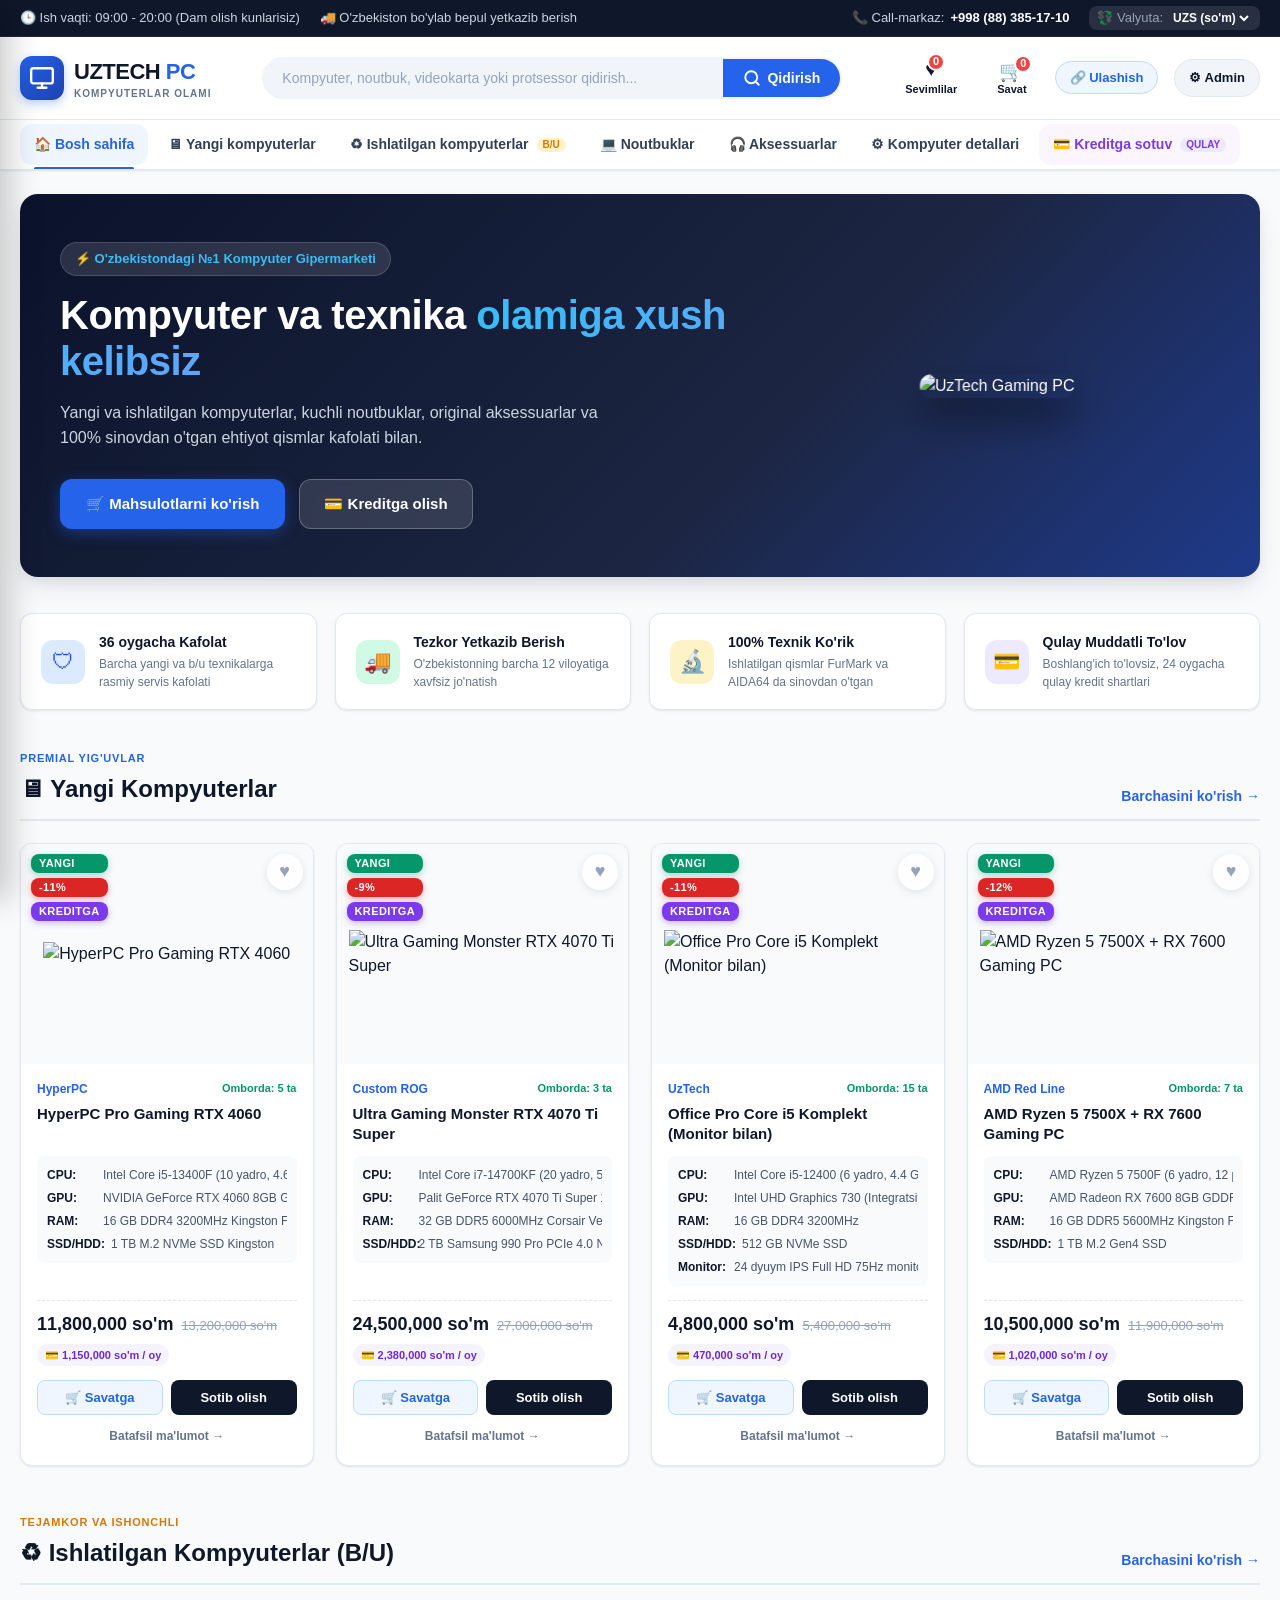
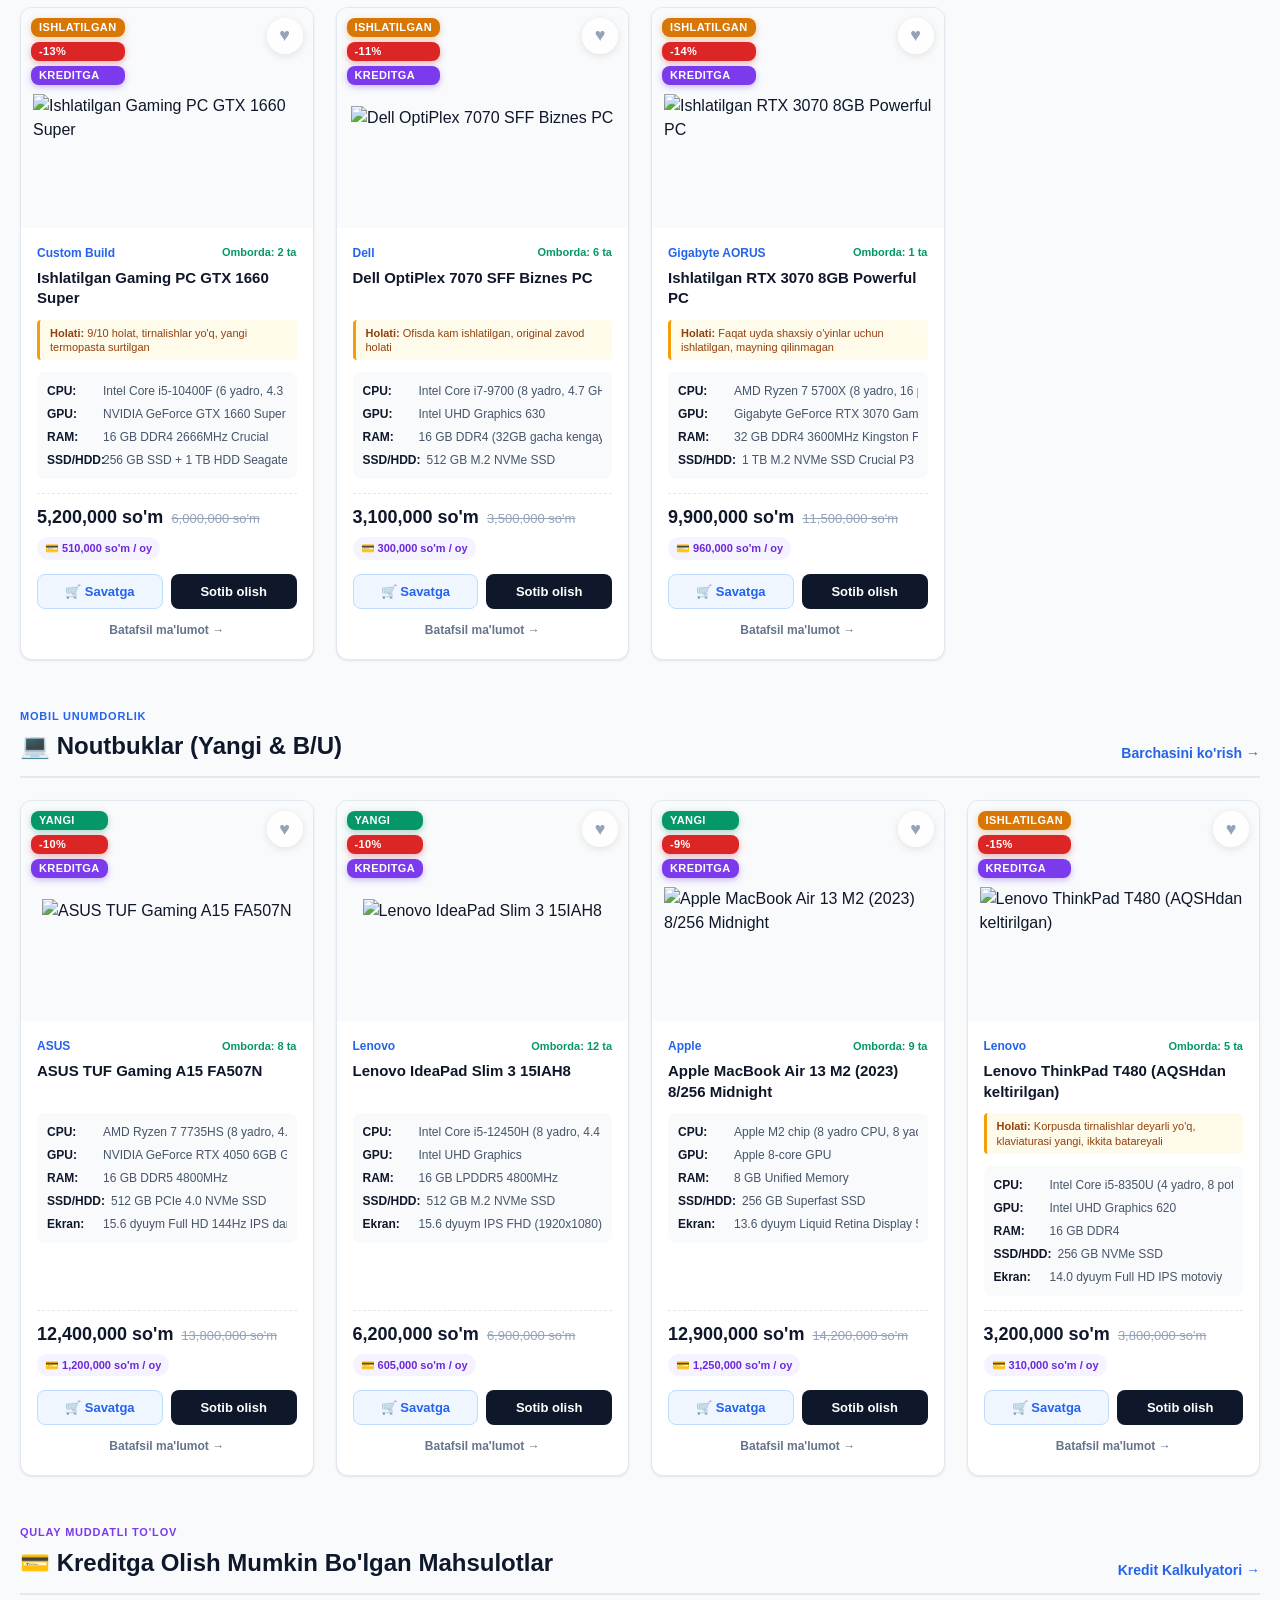
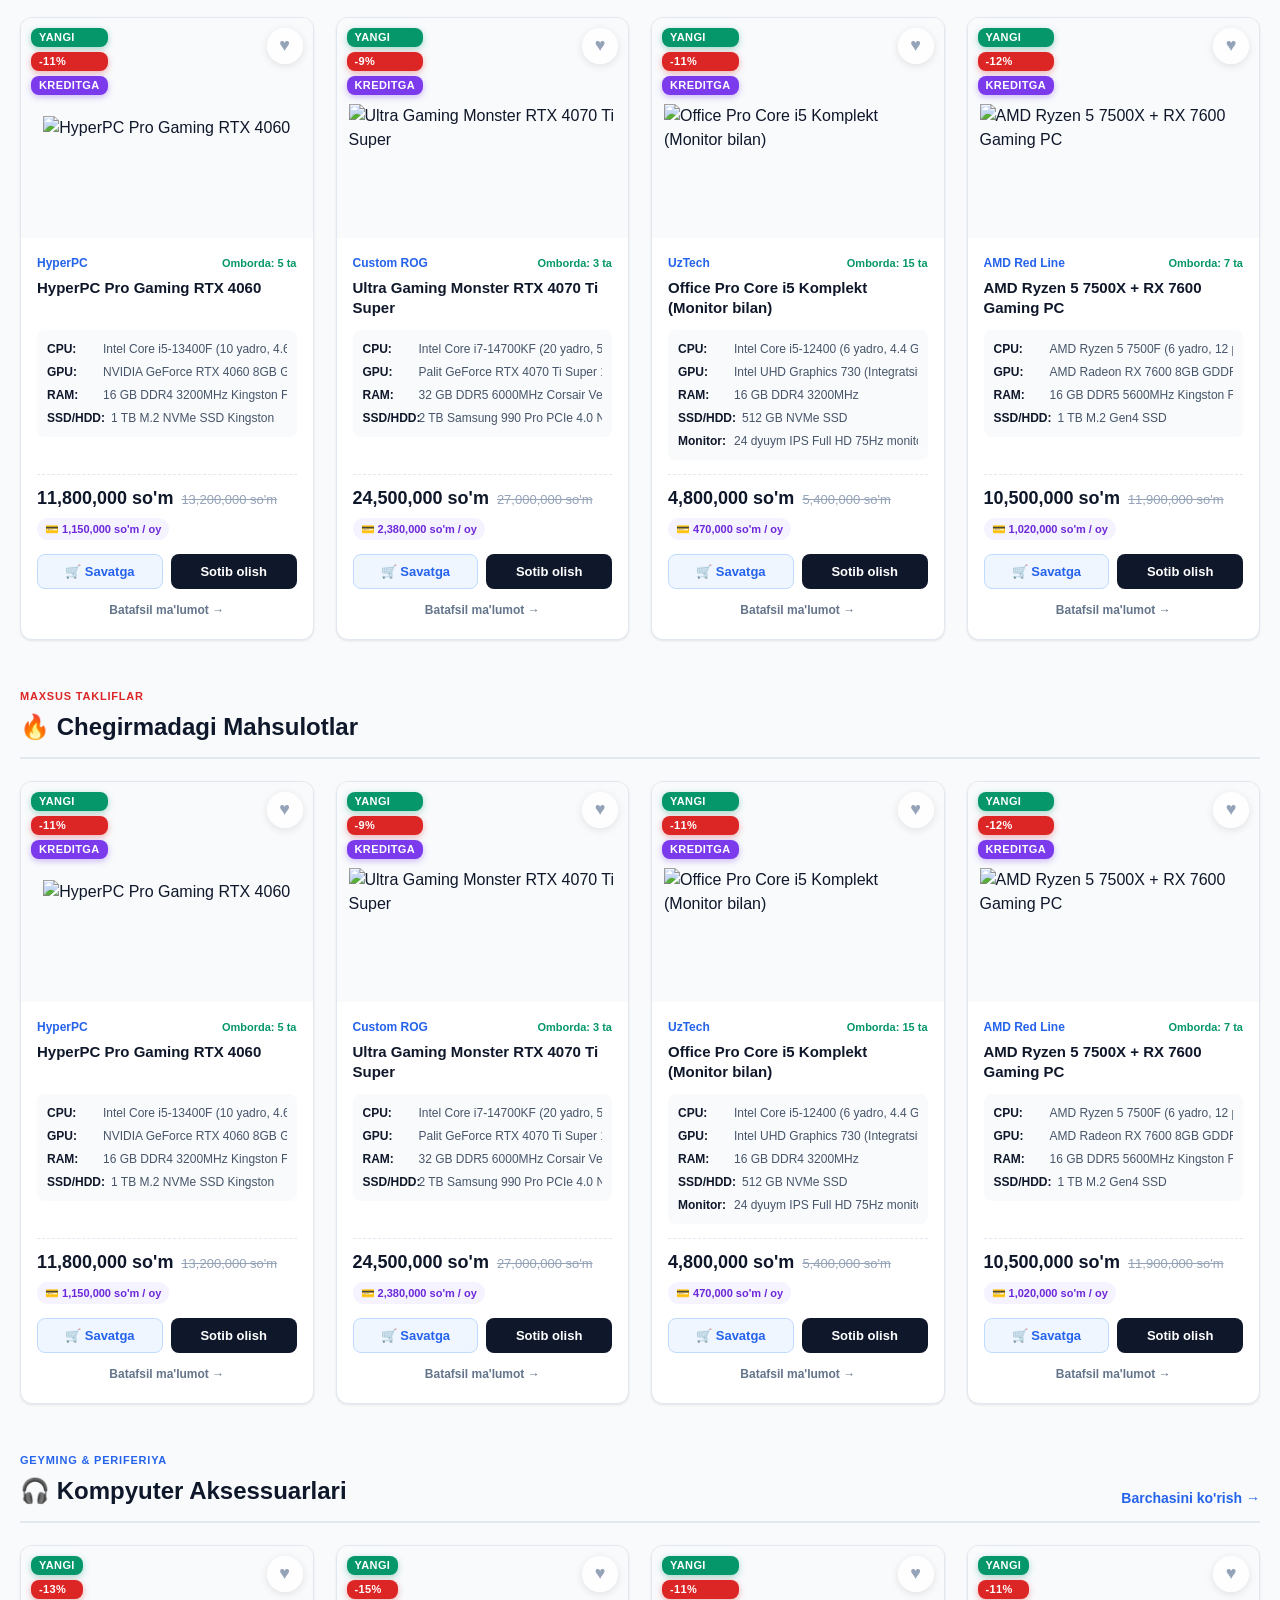
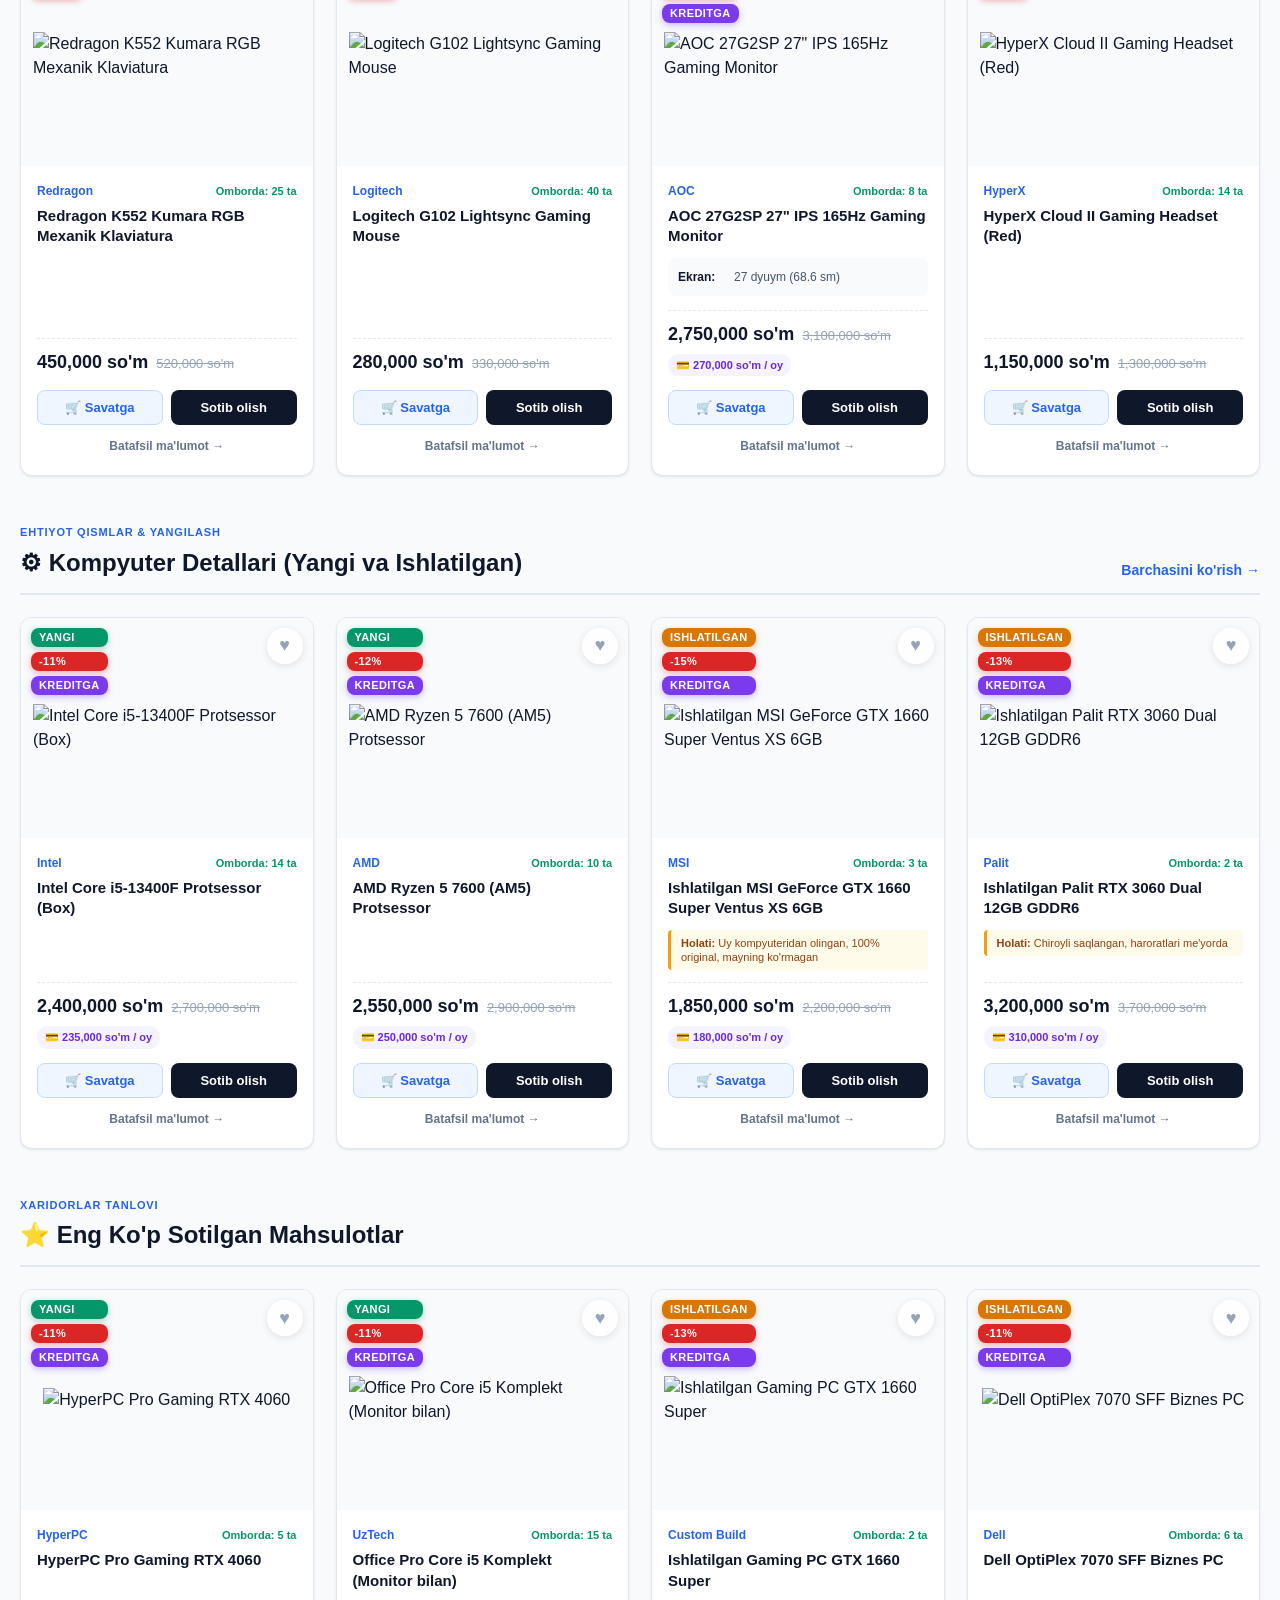
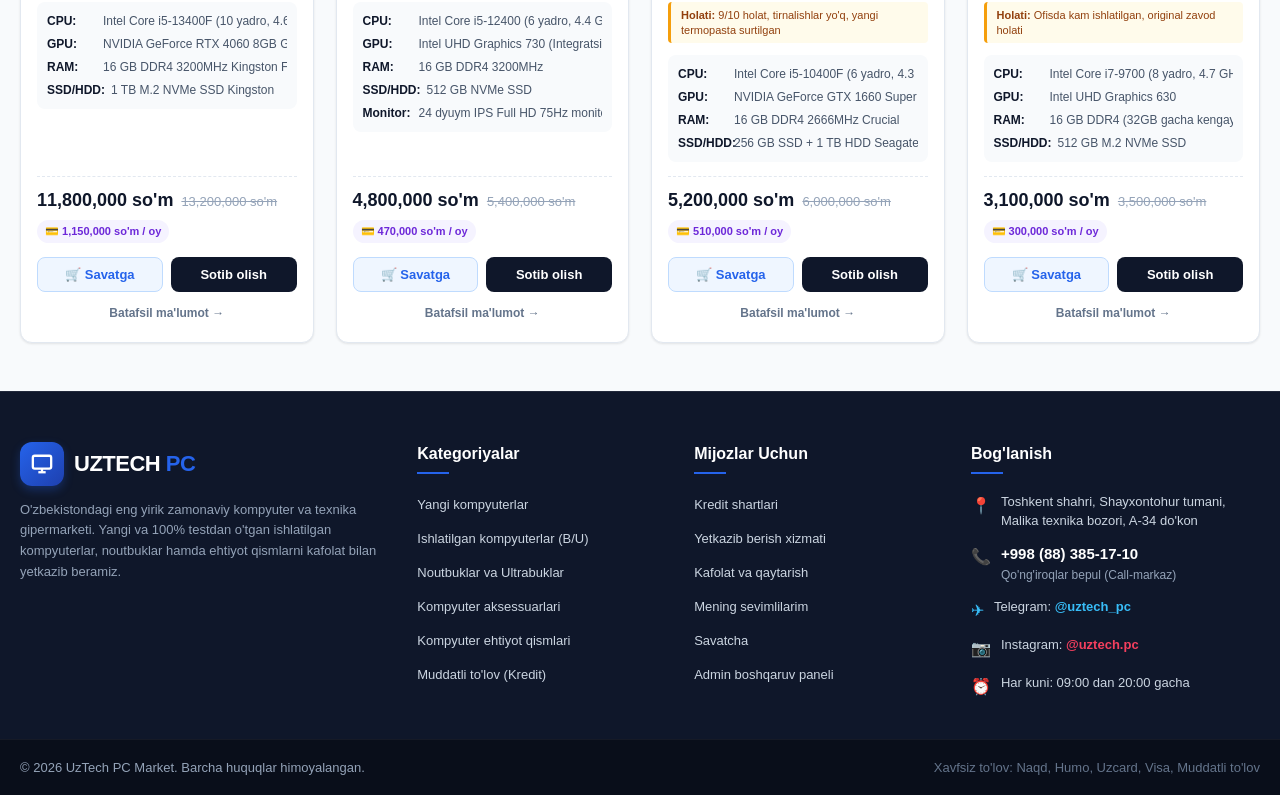
==== index.html @ f7f895bf "Update share button and contacts" ====
<!DOCTYPE html>
<html lang="uz">
<head>
  <meta charset="UTF-8">
  <meta name="viewport" content="width=device-width, initial-scale=1.0">
  <title>UzTech PC Market — Kompyuter va Noutbuklar Do'koni | O'zbekiston</title>
  
  <!-- SEO Meta Tags -->
  <meta name="description" content="O'zbekistonda yangi va ishlatilgan kompyuterlar, noutbuklar, ehtiyot qismlar va aksessuarlar onlayn do'koni. Rasmiy kafolat va muddatli to'lov (kreditga).">
  <meta name="keywords" content="kompyuter sotib olish, yangi kompyuter, ishlatilgan kompyuter, noutbuklar toshkent, rtx 4060, kompyuter detallari, kreditga kompyuter, uztech">
  <meta name="author" content="UzTech PC Market">
  <meta name="theme-color" content="#0F172A">
  
  <!-- OpenGraph -->
  <meta property="og:title" content="UzTech PC Market — Kompyuter va Noutbuklar Do'koni">
  <meta property="og:description" content="Yangi va ishlatilgan kompyuterlar, noutbuklar, ehtiyot qismlar va aksessuarlar kafolati bilan.">
  <meta property="og:type" content="website">

  <!-- CSS Fayllar -->
  <link rel="stylesheet" href="css/main.css">
  <link rel="stylesheet" href="css/components.css">
  <link rel="stylesheet" href="css/admin.css">
  <link rel="stylesheet" href="css/responsive.css">
</head>
<body>

  <!-- ================= 1. HEADER SECTION ================= -->
  <header class="site-header">
    <!-- Top Bar -->
    <div class="top-bar">
      <div class="container top-bar-inner">
        <div class="top-bar-left">
          <div class="top-bar-item">
            <span>🕒 Ish vaqti: 09:00 - 20:00 (Dam olish kunlarisiz)</span>
          </div>
          <div class="top-bar-item">
            <span>🚚 O'zbekiston bo'ylab bepul yetkazib berish</span>
          </div>
        </div>
        <div class="top-bar-right">
          <div class="top-bar-item">
            <span>📞 Call-markaz:</span>
            <a href="tel:+998883851710" style="font-weight: 700; color: #FFFFFF;">+998 (88) 385-17-10</a>
          </div>
          <!-- Valyuta tanlagich -->
          <div class="currency-selector-box">
            <span>💱 Valyuta:</span>
            <select class="currency-select" id="global-currency-select" onchange="store.setCurrency(this.value)">
              <option value="UZS">UZS (so'm)</option>
              <option value="RUB">RUB (₽)</option>
            </select>
          </div>
        </div>
      </div>
    </div>

    <!-- Asosiy Header -->
    <div class="main-header">
      <div class="container main-header-inner">
        <!-- Hamburger Menu (Mobile) -->
        <button class="hamburger-btn" onclick="app.toggleMobileMenu()" aria-label="Menyuni ochish">
          ☰
        </button>

        <!-- Do'kon Logotipi -->
        <a href="#home" class="brand-logo">
          <div class="brand-icon-wrapper">
            <svg width="26" height="26" viewBox="0 0 24 24" fill="none" stroke="currentColor" stroke-width="2.2" stroke-linecap="round" stroke-linejoin="round">
              <rect x="2" y="3" width="20" height="14" rx="2" ry="2"></rect>
              <line x1="8" y1="21" x2="16" y2="21"></line>
              <line x1="12" y1="17" x2="12" y2="21"></line>
            </svg>
          </div>
          <div>
            <span>UZTECH <span class="brand-highlight">PC</span></span>
            <span class="brand-sub">Kompyuterlar Olami</span>
          </div>
        </a>

        <!-- Global Qidiruv -->
        <div class="search-container">
          <form class="search-form" onsubmit="event.preventDefault(); app.executeSearch(document.getElementById('global-search-input').value);">
            <input type="text" id="global-search-input" class="search-input" placeholder="Kompyuter, noutbuk, videokarta yoki protsessor qidirish..." autocomplete="off">
            <button type="submit" class="search-btn">
              <svg width="18" height="18" viewBox="0 0 24 24" fill="none" stroke="currentColor" stroke-width="2.5" stroke-linecap="round" stroke-linejoin="round">
                <circle cx="11" cy="11" r="8"></circle>
                <line x1="21" y1="21" x2="16.65" y2="16.65"></line>
              </svg>
              <span>Qidirish</span>
            </button>
          </form>
        </div>

        <!-- Amallar (Sevimlilar, Savat, Admin) -->
        <div class="header-actions">
          <!-- Valyuta tanlagich (Kichik ekranlar uchun ham qulay) -->
          <div class="currency-selector-box" style="display: none;" id="mobile-currency-wrapper">
            <select class="currency-select" onchange="store.setCurrency(this.value)">
              <option value="UZS">UZS</option>
              <option value="RUB">RUB</option>
            </select>
          </div>

          <a href="#sevimlilar" class="action-btn" title="Sevimli mahsulotlar">
            <div class="icon-box">
              ♥
              <span class="badge-count" id="header-wish-badge">0</span>
            </div>
            <span>Sevimlilar</span>
          </a>

          <button class="action-btn" onclick="app.openCartDrawer()" title="Savat">
            <div class="icon-box">
              🛒
              <span class="badge-count" id="header-cart-badge">0</span>
            </div>
            <span>Savat</span>
          </button>

          <button class="btn-admin-pill" onclick="shareSite()" title="Telegram yoki havolani do'stlarga yuborish" style="background: #EFF6FF; color: var(--accent); border-color: #BFDBFE;">
            <span>🔗 Ulashish</span>
          </button>

          <a href="#admin" class="btn-admin-pill" title="Admin Boshqaruv Paneli">
            <span>⚙ Admin</span>
          </a>
        </div>
      </div>
    </div>

    <!-- Kategoriya Navigatsiyasi -->
    <nav class="category-navbar">
      <div class="container">
        <ul class="nav-links">
          <li>
            <a href="#home" class="nav-link active">
              🏠 Bosh sahifa
            </a>
          </li>
          <li>
            <a href="#yangi-kompyuterlar" class="nav-link">
              🖥 Yangi kompyuterlar
            </a>
          </li>
          <li>
            <a href="#ishlatilgan-kompyuterlar" class="nav-link">
              ♻ Ishlatilgan kompyuterlar
              <span class="nav-link-badge nav-badge-used">B/U</span>
            </a>
          </li>
          <li>
            <a href="#noutbuklar" class="nav-link">
              💻 Noutbuklar
            </a>
          </li>
          <li>
            <a href="#aksessuarlar" class="nav-link">
              🎧 Aksessuarlar
            </a>
          </li>
          <li>
            <a href="#kompyuter-detallari" class="nav-link">
              ⚙ Kompyuter detallari
            </a>
          </li>
          <li>
            <a href="#kreditga" class="nav-link nav-link-credit">
              💳 Kreditga sotuv
              <span class="nav-link-badge nav-badge-credit">Qulay</span>
            </a>
          </li>
        </ul>
      </div>
    </nav>
  </header>

  <!-- ================= 2. ASOSIY DINAMIK MAYDON ================= -->
  <main id="main-content-view">
    <!-- Kontent app.js orqali render qilinadi -->
  </main>

  <!-- ================= 3. ADMIN PANEL MAYDONI ================= -->
  <div id="admin-view-container" style="display: none;">
    <!-- Kontent admin.js orqali render qilinadi -->
  </div>

  <!-- ================= 4. MODALLAR ================= -->

  <!-- Mahsulot Batafsil Modali -->
  <div class="modal-overlay" id="detail-modal-overlay" onclick="if(event.target === this) app.closeDetailModal()">
    <div class="modal-card">
      <button class="modal-close-btn" onclick="app.closeDetailModal()">&times;</button>
      <div id="detail-modal-content"></div>
    </div>
  </div>

  <!-- Buyurtmani Rasmiylashtirish (Checkout) Modali -->
  <div class="modal-overlay" id="checkout-modal-overlay" onclick="if(event.target === this) app.closeCheckoutModal()">
    <div class="modal-card" style="max-width: 650px;">
      <button class="modal-close-btn" onclick="app.closeCheckoutModal()">&times;</button>
      <div id="checkout-modal-content"></div>
    </div>
  </div>

  <!-- Kredit Ariza Modali -->
  <div class="modal-overlay" id="credit-modal-overlay" onclick="if(event.target === this) app.closeCreditModal()">
    <div class="modal-card" style="max-width: 600px;">
      <button class="modal-close-btn" onclick="app.closeCreditModal()">&times;</button>
      <div id="credit-modal-content"></div>
    </div>
  </div>

  <!-- Admin: Mahsulot Qo'shish / Tahrirlash Modali -->
  <div class="modal-overlay" id="admin-product-modal-overlay" onclick="if(event.target === this) adminController.closeProductModal()">
    <div class="modal-card" style="max-width: 800px;">
      <button class="modal-close-btn" onclick="adminController.closeProductModal()">&times;</button>
      <div id="admin-product-modal-content"></div>
    </div>
  </div>

  <!-- ================= 5. SAVAT DRAWER (Slide-over) ================= -->
  <div class="cart-drawer-overlay" id="cart-drawer-overlay" onclick="if(event.target === this) app.closeCartDrawer()">
    <div class="cart-drawer">
      <div class="cart-header">
        <div class="cart-title">
          <span>🛒 Savat</span>
          <span style="font-size: 13px; font-weight: 600; color: var(--text-muted);" id="cart-drawer-count">(0 dona)</span>
        </div>
        <button class="modal-close-btn" style="position: static;" onclick="app.closeCartDrawer()">&times;</button>
      </div>

      <div class="cart-items-list" id="cart-drawer-items">
        <!-- Savat elementlari -->
      </div>

      <div class="cart-footer">
        <div class="cart-total-row">
          <span>Jami to'lov:</span>
          <span id="cart-drawer-total">0 so'm</span>
        </div>
        <div class="cart-actions-column">
          <button class="btn-primary" style="justify-content: center;" onclick="app.openCheckoutModal()">
            🛍 Rasmiylashtirish
          </button>
          <a href="#savat" class="btn-secondary" style="justify-content: center; color: var(--primary); border-color: var(--border-color);" onclick="app.closeCartDrawer()">
            Savat sahifasiga o'tish
          </a>
        </div>
      </div>
    </div>
  </div>

  <!-- ================= 6. MOBIL MENYU DRAWER ================= -->
  <div class="mobile-menu-overlay" id="mobile-menu-overlay" onclick="app.closeMobileMenu()"></div>
  <div class="mobile-menu-drawer" id="mobile-menu-drawer">
    <div class="mobile-menu-header">
      <div style="font-weight: 800; font-size: 18px;">UZTECH PC MARKET</div>
      <button onclick="app.closeMobileMenu()" style="color: #FFFFFF; font-size: 22px;">&times;</button>
    </div>
    <ul class="mobile-menu-list">
      <li class="mobile-menu-item">
        <a href="#home" class="mobile-menu-link active">🏠 Bosh sahifa</a>
      </li>
      <li class="mobile-menu-item">
        <a href="#yangi-kompyuterlar" class="mobile-menu-link">🖥 Yangi kompyuterlar</a>
      </li>
      <li class="mobile-menu-item">
        <a href="#ishlatilgan-kompyuterlar" class="mobile-menu-link">♻ Ishlatilgan kompyuterlar</a>
      </li>
      <li class="mobile-menu-item">
        <a href="#noutbuklar" class="mobile-menu-link">💻 Noutbuklar</a>
      </li>
      <li class="mobile-menu-item">
        <a href="#aksessuarlar" class="mobile-menu-link">🎧 Aksessuarlar</a>
      </li>
      <li class="mobile-menu-item">
        <a href="#kompyuter-detallari" class="mobile-menu-link">⚙ Kompyuter detallari</a>
      </li>
      <li class="mobile-menu-item">
        <a href="#kreditga" class="mobile-menu-link" style="color: #7C3AED;">💳 Kreditga olish</a>
      </li>
      <li class="mobile-menu-item">
        <a href="#sevimlilar" class="mobile-menu-link">♥ Sevimlilar ro'yxati</a>
      </li>
      <li class="mobile-menu-item">
        <a href="#admin" class="mobile-menu-link" style="color: #2563EB;">⚙ Admin Dashboard</a>
      </li>
    </ul>
    <div style="padding: 16px 20px; background: #F8FAFC; border-top: 1px solid var(--border-color); font-size: 13px;">
      <a href="tel:+998883851710" style="display: flex; align-items: center; justify-content: center; gap: 8px; background: var(--accent); color: #FFFFFF; padding: 10px; border-radius: var(--radius-sm); font-weight: 700; text-decoration: none; margin-bottom: 12px;">
        📞 +998 (88) 385-17-10
      </a>
      <div style="font-weight: 700; margin-bottom: 4px;">Valyuta:</div>
      <select class="form-select" onchange="store.setCurrency(this.value)">
        <option value="UZS">UZS — O'zbek so'mi</option>
        <option value="RUB">RUB — Rossiya rubli</option>
      </select>
    </div>
  </div>

  <!-- ================= 7. MOBIL PASTKI BOSHQARUV PANEL ================= -->
  <nav class="mobile-bottom-nav">
    <a href="#home" class="mobile-nav-btn active">
      <span class="mobile-nav-icon">🏠</span>
      <span>Bosh sahifa</span>
    </a>
    <a href="#yangi-kompyuterlar" class="mobile-nav-btn">
      <span class="mobile-nav-icon">🖥</span>
      <span>Kompyuter</span>
    </a>
    <a href="#noutbuklar" class="mobile-nav-btn">
      <span class="mobile-nav-icon">💻</span>
      <span>Noutbuk</span>
    </a>
    <a href="#sevimlilar" class="mobile-nav-btn">
      <span class="mobile-nav-icon">♥</span>
      <span>Sevimlilar</span>
      <span class="mobile-badge" id="mobile-wish-badge">0</span>
    </a>
    <button class="mobile-nav-btn" onclick="app.openCartDrawer()">
      <span class="mobile-nav-icon">🛒</span>
      <span>Savat</span>
      <span class="mobile-badge" id="mobile-cart-badge">0</span>
    </button>
  </nav>

  <!-- ================= 8. FOOTER ================= -->
  <footer class="site-footer">
    <div class="container">
      <div class="footer-grid">
        <!-- Kompaniya haqida -->
        <div>
          <div class="brand-logo" style="color: #FFFFFF; margin-bottom: 14px;">
            <div class="brand-icon-wrapper">
              <svg width="22" height="22" viewBox="0 0 24 24" fill="none" stroke="currentColor" stroke-width="2.5">
                <rect x="2" y="3" width="20" height="14" rx="2"></rect>
                <line x1="8" y1="21" x2="16" y2="21"></line>
                <line x1="12" y1="17" x2="12" y2="21"></line>
              </svg>
            </div>
            <span>UZTECH <span class="brand-highlight">PC</span></span>
          </div>
          <p class="footer-desc">
            O'zbekistondagi eng yirik zamonaviy kompyuter va texnika gipermarketi. Yangi va 100% testdan o'tgan ishlatilgan kompyuterlar, noutbuklar hamda ehtiyot qismlarni kafolat bilan yetkazib beramiz.
          </p>
        </div>

        <!-- Kategoriyalar -->
        <div>
          <h4 class="footer-col-title">Kategoriyalar</h4>
          <ul class="footer-links">
            <li><a href="#yangi-kompyuterlar">Yangi kompyuterlar</a></li>
            <li><a href="#ishlatilgan-kompyuterlar">Ishlatilgan kompyuterlar (B/U)</a></li>
            <li><a href="#noutbuklar">Noutbuklar va Ultrabuklar</a></li>
            <li><a href="#aksessuarlar">Kompyuter aksessuarlari</a></li>
            <li><a href="#kompyuter-detallari">Kompyuter ehtiyot qismlari</a></li>
            <li><a href="#kreditga">Muddatli to'lov (Kredit)</a></li>
          </ul>
        </div>

        <!-- Xaridorlarga -->
        <div>
          <h4 class="footer-col-title">Mijozlar Uchun</h4>
          <ul class="footer-links">
            <li><a href="#kreditga">Kredit shartlari</a></li>
            <li><a href="#home">Yetkazib berish xizmati</a></li>
            <li><a href="#home">Kafolat va qaytarish</a></li>
            <li><a href="#sevimlilar">Mening sevimlilarim</a></li>
            <li><a href="#savat">Savatcha</a></li>
            <li><a href="#admin">Admin boshqaruv paneli</a></li>
          </ul>
        </div>

        <!-- Aloqa ma'lumotlari -->
        <div>
          <h4 class="footer-col-title">Bog'lanish</h4>
          <ul class="footer-contact-list">
            <li class="footer-contact-item">
              <span class="footer-contact-icon">📍</span>
              <span>Toshkent shahri, Shayxontohur tumani, Malika texnika bozori, A-34 do'kon</span>
            </li>
            <li class="footer-contact-item">
              <span class="footer-contact-icon">📞</span>
              <div>
                <a href="tel:+998883851710" style="color: #FFFFFF; font-weight: 700; font-size: 15px;">+998 (88) 385-17-10</a><br>
                <span style="font-size: 12px; color: #94A3B8;">Qo'ng'iroqlar bepul (Call-markaz)</span>
              </div>
            </li>
            <li class="footer-contact-item">
              <span class="footer-contact-icon">✈</span>
              <span>Telegram: <a href="https://t.me/uztech_pc" target="_blank" style="color: #38BDF8; font-weight: 600;">@uztech_pc</a></span>
            </li>
            <li class="footer-contact-item">
              <span class="footer-contact-icon">📷</span>
              <span>Instagram: <a href="https://instagram.com/uztech.pc" target="_blank" style="color: #F43F5E; font-weight: 600;">@uztech.pc</a></span>
            </li>
            <li class="footer-contact-item">
              <span class="footer-contact-icon">⏰</span>
              <span>Har kuni: 09:00 dan 20:00 gacha</span>
            </li>
          </ul>
        </div>
      </div>
    </div>

    <!-- Pastki qism -->
    <div class="footer-bottom">
      <div class="container footer-bottom-inner">
        <div>
          &copy; 2026 UzTech PC Market. Barcha huquqlar himoyalangan.
        </div>
        <div style="display: flex; gap: 14px; color: #64748B;">
          <span>Xavfsiz to'lov: Naqd, Humo, Uzcard, Visa, Muddatli to'lov</span>
        </div>
      </div>
    </div>
  </footer>

  <!-- ================= 9. JAVASCRIPT FAYLLAR ================= -->
  <script src="js/data.js"></script>
  <script src="js/utils.js"></script>
  <script src="js/store.js"></script>
  <script src="js/admin.js"></script>
  <script src="js/app.js"></script>

</body>
</html>
---- css/main.css ----
/* ===================================================================
   UzTech PC Market - Asosiy Stil Fayli (main.css)
   Zamonaviy qorong'i-ko'k (Navy) va oq texnologik e-commerce dizayni
   =================================================================== */

:root {
  --primary: #0F172A;         /* To'q ko'k / Navy */
  --primary-light: #1E293B;   /* Yengil to'q ko'k */
  --accent: #2563EB;          /* Yorqin texno ko'k */
  --accent-hover: #1D4ED8;
  --accent-light: #EFF6FF;
  --cyan: #06B6D4;
  --emerald: #10B981;        /* Yangi nishoni va tasdiq */
  --amber: #F59E0B;          /* Ishlatilgan nishoni */
  --purple: #8B5CF6;         /* Kredit nishoni */
  --rose: #EF4444;           /* Chegirma va o'chirish */
  
  --bg-main: #F8FAFC;        /* Och kulrang orqa fon */
  --bg-card: #FFFFFF;        /* Kartochkalar oq */
  --text-main: #0F172A;      /* Asosiy matn */
  --text-muted: #64748B;     /* Yordamchi matn */
  --border-color: #E2E8F0;   /* Ajratuvchi chiziqlar */
  --border-focus: #3B82F6;

  --shadow-sm: 0 1px 3px rgba(0,0,0,0.06), 0 1px 2px rgba(0,0,0,0.04);
  --shadow-md: 0 4px 12px -2px rgba(15, 23, 42, 0.08), 0 2px 6px -1px rgba(15, 23, 42, 0.04);
  --shadow-lg: 0 12px 28px -6px rgba(15, 23, 42, 0.12), 0 6px 14px -3px rgba(15, 23, 42, 0.06);
  --shadow-hover: 0 20px 35px -8px rgba(37, 99, 235, 0.18);

  --radius-sm: 8px;
  --radius-md: 12px;
  --radius-lg: 18px;
  --radius-full: 9999px;

  --transition: all 0.25s cubic-bezier(0.16, 1, 0.3, 1);
  --container-max: 1320px;
}

* {
  margin: 0;
  padding: 0;
  box-sizing: border-box;
  -webkit-font-smoothing: antialiased;
}

body {
  font-family: -apple-system, BlinkMacSystemFont, "Segoe UI", Roboto, "Helvetica Neue", Arial, sans-serif;
  background-color: var(--bg-main);
  color: var(--text-main);
  line-height: 1.5;
  overflow-x: hidden;
  display: flex;
  flex-direction: column;
  min-height: 100vh;
}

a {
  text-decoration: none;
  color: inherit;
  transition: var(--transition);
}

button, input, select, textarea {
  font-family: inherit;
  font-size: inherit;
}

button {
  cursor: pointer;
  border: none;
  background: none;
  outline: none;
}

img {
  max-width: 100%;
  height: auto;
  display: block;
}

.container {
  width: 100%;
  max-width: var(--container-max);
  margin-left: auto;
  margin-right: auto;
  padding-left: 20px;
  padding-right: 20px;
}

/* ================= 1. HEADER & NAVIGATION ================= */
.site-header {
  position: sticky;
  top: 0;
  z-index: 900;
  background: #FFFFFF;
  box-shadow: var(--shadow-sm);
  transition: var(--transition);
}

/* Top bar */
.top-bar {
  background: var(--primary);
  color: #94A3B8;
  font-size: 13px;
  padding: 6px 0;
  border-bottom: 1px solid rgba(255,255,255,0.08);
}

.top-bar-inner {
  display: flex;
  justify-content: space-between;
  align-items: center;
}

.top-bar-left, .top-bar-right {
  display: flex;
  align-items: center;
  gap: 20px;
}

.top-bar-item {
  display: flex;
  align-items: center;
  gap: 6px;
  color: #CBD5E1;
}

.top-bar-item a:hover {
  color: #FFFFFF;
}

/* Currency selector */
.currency-selector-box {
  display: flex;
  align-items: center;
  gap: 6px;
  background: rgba(255, 255, 255, 0.1);
  padding: 2px 8px;
  border-radius: var(--radius-sm);
}

.currency-select {
  background: transparent;
  color: #FFFFFF;
  border: none;
  font-weight: 600;
  font-size: 12px;
  outline: none;
  cursor: pointer;
}

.currency-select option {
  background: var(--primary);
  color: #FFFFFF;
}

/* Main Header */
.main-header {
  padding: 16px 0;
  border-bottom: 1px solid var(--border-color);
}

.main-header-inner {
  display: flex;
  align-items: center;
  justify-content: space-between;
  gap: 24px;
}

/* Brand Logo */
.brand-logo {
  display: flex;
  align-items: center;
  gap: 10px;
  font-size: 22px;
  font-weight: 800;
  color: var(--primary);
  letter-spacing: -0.5px;
}

.brand-icon-wrapper {
  width: 44px;
  height: 44px;
  background: linear-gradient(135deg, var(--accent) 0%, #1E40AF 100%);
  border-radius: var(--radius-md);
  display: flex;
  align-items: center;
  justify-content: center;
  color: #FFFFFF;
  box-shadow: 0 4px 10px rgba(37, 99, 235, 0.3);
}

.brand-logo .brand-highlight {
  color: var(--accent);
}

.brand-sub {
  display: block;
  font-size: 10px;
  font-weight: 600;
  letter-spacing: 1px;
  text-transform: uppercase;
  color: var(--text-muted);
  margin-top: -2px;
}

/* Search bar */
.search-container {
  flex: 1;
  max-width: 580px;
  position: relative;
}

.search-form {
  display: flex;
  align-items: center;
  background: #F1F5F9;
  border: 2px solid transparent;
  border-radius: var(--radius-full);
  overflow: hidden;
  transition: var(--transition);
}

.search-form:focus-within {
  background: #FFFFFF;
  border-color: var(--accent);
  box-shadow: 0 0 0 3px rgba(37, 99, 235, 0.15);
}

.search-input {
  flex: 1;
  border: none;
  background: transparent;
  padding: 11px 18px;
  font-size: 14px;
  outline: none;
  color: var(--text-main);
}

.search-input::placeholder {
  color: #94A3B8;
}

.search-btn {
  background: var(--accent);
  color: #FFFFFF;
  padding: 10px 20px;
  font-weight: 600;
  font-size: 14px;
  display: flex;
  align-items: center;
  gap: 6px;
  transition: var(--transition);
}

.search-btn:hover {
  background: var(--accent-hover);
}

/* Header Action Buttons */
.header-actions {
  display: flex;
  align-items: center;
  gap: 16px;
}

.action-btn {
  display: flex;
  flex-direction: column;
  align-items: center;
  justify-content: center;
  position: relative;
  padding: 6px 12px;
  border-radius: var(--radius-md);
  color: var(--primary);
  font-size: 11px;
  font-weight: 600;
  transition: var(--transition);
}

.action-btn:hover {
  background: #F1F5F9;
  color: var(--accent);
}

.action-btn .icon-box {
  position: relative;
  font-size: 20px;
  line-height: 1;
  margin-bottom: 2px;
}

.badge-count {
  position: absolute;
  top: -6px;
  right: -8px;
  background: var(--rose);
  color: #FFFFFF;
  font-size: 11px;
  font-weight: 700;
  min-width: 18px;
  height: 18px;
  border-radius: 999px;
  display: flex;
  align-items: center;
  justify-content: center;
  padding: 0 4px;
  border: 2px solid #FFFFFF;
}

.btn-admin-pill {
  background: #F1F5F9;
  color: var(--primary);
  border: 1px solid var(--border-color);
  padding: 8px 14px;
  border-radius: var(--radius-full);
  font-size: 13px;
  font-weight: 600;
  display: flex;
  align-items: center;
  gap: 6px;
  transition: var(--transition);
}

.btn-admin-pill:hover {
  background: var(--primary);
  color: #FFFFFF;
  border-color: var(--primary);
}

/* Category Navigation Bar */
.category-navbar {
  background: #FFFFFF;
  border-bottom: 1px solid var(--border-color);
}

.nav-links {
  display: flex;
  align-items: center;
  gap: 6px;
  list-style: none;
  overflow-x: auto;
  white-space: nowrap;
  padding: 4px 0;
  scrollbar-width: none;
}

.nav-links::-webkit-scrollbar {
  display: none;
}

.nav-link {
  display: inline-flex;
  align-items: center;
  gap: 8px;
  padding: 10px 14px;
  font-size: 14px;
  font-weight: 600;
  color: #334155;
  border-radius: var(--radius-md);
  transition: var(--transition);
  position: relative;
}

.nav-link:hover {
  color: var(--accent);
  background: var(--accent-light);
}

.nav-link.active {
  color: var(--accent);
  background: var(--accent-light);
  font-weight: 700;
}

.nav-link.active::after {
  content: "";
  position: absolute;
  bottom: -5px;
  left: 14px;
  right: 14px;
  height: 3px;
  background: var(--accent);
  border-radius: 2px;
}

.nav-link-credit {
  background: #FAF5FF;
  color: #7C3AED !important;
}

.nav-link-credit:hover {
  background: #F3E8FF;
}

.nav-link-badge {
  font-size: 10px;
  font-weight: 700;
  text-transform: uppercase;
  padding: 2px 6px;
  border-radius: var(--radius-full);
  line-height: 1;
}

.nav-badge-used {
  background: #FEF3C7;
  color: #D97706;
}

.nav-badge-credit {
  background: #EDE9FE;
  color: #7C3AED;
}

/* ================= 2. HERO BANNER ================= */
.hero-section {
  position: relative;
  background: linear-gradient(135deg, #0B132B 0%, #1C2541 60%, #1E3A8A 100%);
  color: #FFFFFF;
  border-radius: var(--radius-lg);
  margin-top: 24px;
  margin-bottom: 36px;
  padding: 48px 40px;
  overflow: hidden;
  box-shadow: var(--shadow-lg);
}

.hero-grid {
  display: grid;
  grid-template-columns: 1.2fr 0.8fr;
  align-items: center;
  gap: 40px;
  position: relative;
  z-index: 2;
}

.hero-pill {
  display: inline-flex;
  align-items: center;
  gap: 8px;
  background: rgba(255,255,255,0.12);
  backdrop-filter: blur(8px);
  padding: 6px 14px;
  border-radius: var(--radius-full);
  font-size: 13px;
  font-weight: 600;
  color: #38BDF8;
  margin-bottom: 16px;
  border: 1px solid rgba(255,255,255,0.15);
}

.hero-title {
  font-size: 40px;
  font-weight: 800;
  line-height: 1.15;
  margin-bottom: 16px;
  letter-spacing: -0.5px;
}

.hero-title span {
  background: linear-gradient(90deg, #38BDF8 0%, #60A5FA 100%);
  -webkit-background-clip: text;
  -webkit-text-fill-color: transparent;
}

.hero-subtitle {
  font-size: 16px;
  color: #CBD5E1;
  max-width: 540px;
  line-height: 1.6;
  margin-bottom: 28px;
}

.hero-actions {
  display: flex;
  gap: 14px;
  flex-wrap: wrap;
}

.btn-primary {
  background: var(--accent);
  color: #FFFFFF;
  padding: 13px 26px;
  border-radius: var(--radius-md);
  font-weight: 700;
  font-size: 15px;
  display: inline-flex;
  align-items: center;
  gap: 8px;
  transition: var(--transition);
  box-shadow: 0 4px 15px rgba(37, 99, 235, 0.4);
}

.btn-primary:hover {
  background: var(--accent-hover);
  transform: translateY(-2px);
  box-shadow: 0 8px 20px rgba(37, 99, 235, 0.5);
}

.btn-secondary {
  background: rgba(255, 255, 255, 0.12);
  color: #FFFFFF;
  backdrop-filter: blur(6px);
  border: 1px solid rgba(255, 255, 255, 0.25);
  padding: 13px 24px;
  border-radius: var(--radius-md);
  font-weight: 600;
  font-size: 15px;
  display: inline-flex;
  align-items: center;
  gap: 8px;
  transition: var(--transition);
}

.btn-secondary:hover {
  background: rgba(255, 255, 255, 0.22);
  transform: translateY(-2px);
}

.hero-image-wrapper {
  position: relative;
  display: flex;
  justify-content: center;
}

.hero-image-wrapper img {
  border-radius: var(--radius-md);
  box-shadow: 0 20px 40px rgba(0,0,0,0.5);
  transform: perspective(1000px) rotateY(-8deg) rotateX(4deg);
  transition: var(--transition);
  max-height: 320px;
  object-fit: cover;
}

.hero-image-wrapper:hover img {
  transform: perspective(1000px) rotateY(0deg) rotateX(0deg) scale(1.02);
}

/* Hero Feature Cards Bar */
.trust-features {
  display: grid;
  grid-template-columns: repeat(4, 1fr);
  gap: 18px;
  margin-bottom: 40px;
}

.trust-item {
  background: #FFFFFF;
  padding: 18px 20px;
  border-radius: var(--radius-md);
  border: 1px solid var(--border-color);
  display: flex;
  align-items: center;
  gap: 14px;
  box-shadow: var(--shadow-sm);
  transition: var(--transition);
}

.trust-item:hover {
  transform: translateY(-3px);
  box-shadow: var(--shadow-md);
  border-color: #BFDBFE;
}

.trust-icon {
  width: 44px;
  height: 44px;
  border-radius: var(--radius-md);
  display: flex;
  align-items: center;
  justify-content: center;
  font-size: 22px;
  flex-shrink: 0;
}

.trust-icon-blue { background: #DBEAFE; color: #1D4ED8; }
.trust-icon-green { background: #D1FAE5; color: #047857; }
.trust-icon-amber { background: #FEF3C7; color: #B45309; }
.trust-icon-purple { background: #EDE9FE; color: #6D28D9; }

.trust-title {
  font-size: 14px;
  font-weight: 700;
  color: var(--primary);
  margin-bottom: 2px;
}

.trust-desc {
  font-size: 12px;
  color: var(--text-muted);
}

/* ================= 3. SECTION HEADERS ================= */
.section-header {
  display: flex;
  justify-content: space-between;
  align-items: flex-end;
  margin-bottom: 22px;
  padding-bottom: 12px;
  border-bottom: 2px solid #E2E8F0;
}

.section-title-group {
  display: flex;
  flex-direction: column;
  gap: 4px;
}

.section-badge-small {
  font-size: 11px;
  font-weight: 700;
  text-transform: uppercase;
  color: var(--accent);
  letter-spacing: 0.8px;
}

.section-title {
  font-size: 24px;
  font-weight: 800;
  color: var(--primary);
  display: flex;
  align-items: center;
  gap: 10px;
}

.section-view-all {
  font-size: 14px;
  font-weight: 700;
  color: var(--accent);
  display: inline-flex;
  align-items: center;
  gap: 4px;
  transition: var(--transition);
}

.section-view-all:hover {
  color: var(--accent-hover);
  transform: translateX(4px);
}

.section-block {
  margin-bottom: 48px;
}

/* ================= 4. FOOTER ================= */
.site-footer {
  background: var(--primary);
  color: #94A3B8;
  margin-top: auto;
  padding-top: 50px;
  border-top: 1px solid rgba(255,255,255,0.08);
}

.footer-grid {
  display: grid;
  grid-template-columns: 1.5fr 1fr 1fr 1.2fr;
  gap: 36px;
  margin-bottom: 40px;
}

.footer-col-title {
  font-size: 16px;
  font-weight: 700;
  color: #FFFFFF;
  margin-bottom: 18px;
  position: relative;
  padding-bottom: 8px;
}

.footer-col-title::after {
  content: "";
  position: absolute;
  bottom: 0;
  left: 0;
  width: 32px;
  height: 2px;
  background: var(--accent);
}

.footer-desc {
  font-size: 13px;
  line-height: 1.6;
  margin-bottom: 18px;
  color: #94A3B8;
}

.footer-links {
  list-style: none;
  display: flex;
  flex-direction: column;
  gap: 10px;
}

.footer-links a {
  font-size: 13px;
  color: #CBD5E1;
  transition: var(--transition);
}

.footer-links a:hover {
  color: #38BDF8;
  padding-left: 4px;
}

.footer-contact-list {
  list-style: none;
  display: flex;
  flex-direction: column;
  gap: 12px;
}

.footer-contact-item {
  display: flex;
  align-items: flex-start;
  gap: 10px;
  font-size: 13px;
  color: #CBD5E1;
}

.footer-contact-icon {
  color: #38BDF8;
  font-size: 16px;
  margin-top: 2px;
}

.footer-bottom {
  background: #090E1A;
  padding: 18px 0;
  border-top: 1px solid rgba(255,255,255,0.05);
  font-size: 13px;
}

.footer-bottom-inner {
  display: flex;
  justify-content: space-between;
  align-items: center;
  flex-wrap: wrap;
  gap: 14px;
}

/* Toast alert container */
.toast-container {
  position: fixed;
  top: 24px;
  right: 24px;
  z-index: 99999;
  display: flex;
  flex-direction: column;
  gap: 10px;
  pointer-events: none;
}

.toast-item {
  pointer-events: auto;
  display: flex;
  align-items: center;
  gap: 12px;
  background: #FFFFFF;
  color: var(--text-main);
  padding: 14px 18px;
  border-radius: var(--radius-md);
  box-shadow: 0 10px 30px rgba(0,0,0,0.15);
  border-left: 4px solid var(--accent);
  font-size: 14px;
  font-weight: 500;
  opacity: 0;
  transform: translateX(50px);
  transition: all 0.3s ease;
  min-width: 280px;
  max-width: 420px;
}

.toast-item.show {
  opacity: 1;
  transform: translateX(0);
}

.toast-item.toast-success { border-left-color: var(--emerald); }
.toast-item.toast-error { border-left-color: var(--rose); }
.toast-item.toast-warning { border-left-color: var(--amber); }

.toast-icon {
  font-size: 18px;
  font-weight: 800;
  width: 26px;
  height: 26px;
  border-radius: 50%;
  display: flex;
  align-items: center;
  justify-content: center;
}

.toast-success .toast-icon { background: #D1FAE5; color: var(--emerald); }
.toast-error .toast-icon { background: #FEE2E2; color: var(--rose); }
.toast-warning .toast-icon { background: #FEF3C7; color: var(--amber); }
.toast-info .toast-icon { background: #DBEAFE; color: var(--accent); }

.toast-message {
  flex: 1;
}

.toast-close {
  color: #94A3B8;
  font-size: 18px;
  padding: 0 4px;
}
.toast-close:hover { color: var(--text-main); }
---- css/components.css ----
/* ===================================================================
   UzTech PC Market - Komponentlar Stili (components.css)
   Kartochkalar, Nishonlar, Filtrlar, Modallar, Savat va Rasmiylashtirish
   =================================================================== */

/* ================= 1. MAHSULOTLAR GRIDI VA KARTOCHKALARI ================= */
.products-grid {
  display: grid;
  grid-template-columns: repeat(auto-fill, minmax(280px, 1fr));
  gap: 22px;
}

.product-card {
  background: var(--bg-card);
  border: 1px solid var(--border-color);
  border-radius: var(--radius-md);
  overflow: hidden;
  display: flex;
  flex-direction: column;
  position: relative;
  transition: var(--transition);
  box-shadow: var(--shadow-sm);
}

.product-card:hover {
  transform: translateY(-5px);
  border-color: #BFDBFE;
  box-shadow: var(--shadow-hover);
}

/* Image container */
.card-media {
  position: relative;
  width: 100%;
  height: 220px;
  background: #F8FAFC;
  overflow: hidden;
  display: flex;
  align-items: center;
  justify-content: center;
  padding: 12px;
}

.card-media img {
  max-width: 100%;
  max-height: 100%;
  object-fit: contain;
  transition: transform 0.4s ease;
}

.product-card:hover .card-media img {
  transform: scale(1.06);
}

/* Badges floating on card */
.card-badges {
  position: absolute;
  top: 10px;
  left: 10px;
  display: flex;
  flex-direction: column;
  gap: 5px;
  z-index: 2;
  pointer-events: none;
}

.badge {
  display: inline-flex;
  align-items: center;
  gap: 4px;
  padding: 4px 8px;
  border-radius: var(--radius-sm);
  font-size: 11px;
  font-weight: 700;
  letter-spacing: 0.4px;
  text-transform: uppercase;
  line-height: 1;
}

.badge-new {
  background: #059669;
  color: #FFFFFF;
  box-shadow: 0 2px 6px rgba(5, 150, 105, 0.35);
}

.badge-used {
  background: #D97706;
  color: #FFFFFF;
  box-shadow: 0 2px 6px rgba(217, 119, 6, 0.35);
}

.badge-credit {
  background: #7C3AED;
  color: #FFFFFF;
  box-shadow: 0 2px 6px rgba(124, 58, 237, 0.35);
}

.badge-discount {
  background: #DC2626;
  color: #FFFFFF;
  box-shadow: 0 2px 6px rgba(220, 38, 38, 0.35);
}

/* Wishlist Heart Button */
.btn-wishlist-toggle {
  position: absolute;
  top: 10px;
  right: 10px;
  width: 36px;
  height: 36px;
  background: rgba(255, 255, 255, 0.9);
  border-radius: 50%;
  display: flex;
  align-items: center;
  justify-content: center;
  color: #94A3B8;
  font-size: 18px;
  transition: var(--transition);
  box-shadow: 0 2px 8px rgba(0,0,0,0.1);
  z-index: 3;
}

.btn-wishlist-toggle:hover {
  background: #FFFFFF;
  color: var(--rose);
  transform: scale(1.1);
}

.btn-wishlist-toggle.active {
  color: var(--rose);
  background: #FFF1F2;
}

/* Card Content */
.card-content {
  padding: 16px;
  display: flex;
  flex-direction: column;
  flex: 1;
}

.card-category-brand {
  display: flex;
  justify-content: space-between;
  align-items: center;
  font-size: 12px;
  color: var(--text-muted);
  margin-bottom: 6px;
}

.card-brand {
  font-weight: 600;
  color: var(--accent);
}

.card-title {
  font-size: 15px;
  font-weight: 700;
  color: var(--primary);
  line-height: 1.35;
  margin-bottom: 10px;
  height: 42px;
  overflow: hidden;
  display: -webkit-box;
  -webkit-line-clamp: 2;
  -webkit-box-orient: vertical;
  cursor: pointer;
}

.card-title:hover {
  color: var(--accent);
}

/* Specs pills list */
.card-specs {
  display: flex;
  flex-direction: column;
  gap: 5px;
  margin-bottom: 14px;
  background: #F8FAFC;
  padding: 10px;
  border-radius: var(--radius-sm);
  font-size: 12px;
}

.spec-line {
  display: flex;
  align-items: baseline;
  gap: 6px;
  color: #475569;
  white-space: nowrap;
  overflow: hidden;
  text-overflow: ellipsis;
}

.spec-line strong {
  color: var(--primary);
  font-weight: 600;
  min-width: 50px;
}

/* Used condition box inside card */
.used-condition-alert {
  background: #FFFBEB;
  border-left: 3px solid #F59E0B;
  padding: 6px 10px;
  border-radius: 4px;
  margin-bottom: 12px;
  font-size: 11px;
  color: #92400E;
  line-height: 1.3;
}

/* Price Box */
.card-price-box {
  margin-top: auto;
  margin-bottom: 14px;
  padding-top: 10px;
  border-top: 1px dashed var(--border-color);
}

.price-row {
  display: flex;
  align-items: baseline;
  gap: 8px;
}

.current-price {
  font-size: 18px;
  font-weight: 800;
  color: var(--primary);
}

.old-price {
  font-size: 13px;
  color: #94A3B8;
  text-decoration: line-through;
}

.credit-monthly-pill {
  display: inline-flex;
  align-items: center;
  gap: 4px;
  background: #F5F3FF;
  color: #6D28D9;
  font-size: 11px;
  font-weight: 700;
  padding: 3px 8px;
  border-radius: var(--radius-full);
  margin-top: 6px;
}

/* Card Action Buttons */
.card-actions {
  display: grid;
  grid-template-columns: 1fr 1fr;
  gap: 8px;
}

.btn-card-cart {
  background: var(--accent-light);
  color: var(--accent);
  border: 1px solid #BFDBFE;
  padding: 9px;
  border-radius: var(--radius-sm);
  font-size: 13px;
  font-weight: 700;
  display: flex;
  align-items: center;
  justify-content: center;
  gap: 6px;
  transition: var(--transition);
}

.btn-card-cart:hover {
  background: var(--accent);
  color: #FFFFFF;
  border-color: var(--accent);
}

.btn-card-buy {
  background: var(--primary);
  color: #FFFFFF;
  padding: 9px;
  border-radius: var(--radius-sm);
  font-size: 13px;
  font-weight: 700;
  display: flex;
  align-items: center;
  justify-content: center;
  transition: var(--transition);
}

.btn-card-buy:hover {
  background: #000000;
}

.btn-card-detail {
  grid-column: span 2;
  text-align: center;
  padding: 6px;
  font-size: 12px;
  font-weight: 600;
  color: var(--text-muted);
  border-radius: var(--radius-sm);
  transition: var(--transition);
}

.btn-card-detail:hover {
  color: var(--accent);
  background: #F1F5F9;
}

/* ================= 2. FILTER & LAYOUT SIDEBAR ================= */
.catalog-layout {
  display: grid;
  grid-template-columns: 280px 1fr;
  gap: 28px;
  align-items: start;
}

.filter-sidebar {
  background: #FFFFFF;
  border: 1px solid var(--border-color);
  border-radius: var(--radius-md);
  padding: 22px;
  position: sticky;
  top: 140px;
  box-shadow: var(--shadow-sm);
}

.filter-header {
  display: flex;
  justify-content: space-between;
  align-items: center;
  margin-bottom: 18px;
  padding-bottom: 12px;
  border-bottom: 1px solid var(--border-color);
}

.filter-title {
  font-size: 16px;
  font-weight: 700;
  color: var(--primary);
  display: flex;
  align-items: center;
  gap: 8px;
}

.btn-reset-filters {
  font-size: 12px;
  color: var(--rose);
  font-weight: 600;
}
.btn-reset-filters:hover {
  text-decoration: underline;
}

.filter-group {
  margin-bottom: 20px;
  padding-bottom: 16px;
  border-bottom: 1px solid #F1F5F9;
}

.filter-group-title {
  font-size: 13px;
  font-weight: 700;
  color: var(--primary);
  margin-bottom: 10px;
  display: flex;
  justify-content: space-between;
  align-items: center;
}

/* Checkbox and Radio styling */
.filter-options {
  display: flex;
  flex-direction: column;
  gap: 8px;
  max-height: 200px;
  overflow-y: auto;
}

.filter-label {
  display: flex;
  align-items: center;
  gap: 8px;
  font-size: 13px;
  color: #334155;
  cursor: pointer;
}

.filter-label input[type="checkbox"],
.filter-label input[type="radio"] {
  width: 16px;
  height: 16px;
  accent-color: var(--accent);
  cursor: pointer;
}

/* Price Range Inputs */
.price-inputs-row {
  display: grid;
  grid-template-columns: 1fr 1fr;
  gap: 8px;
}

.price-input-field {
  width: 100%;
  border: 1px solid var(--border-color);
  border-radius: var(--radius-sm);
  padding: 8px 10px;
  font-size: 13px;
  outline: none;
}
.price-input-field:focus {
  border-color: var(--accent);
}

/* Catalog Toolbar */
.catalog-toolbar {
  background: #FFFFFF;
  border: 1px solid var(--border-color);
  border-radius: var(--radius-md);
  padding: 14px 18px;
  margin-bottom: 20px;
  display: flex;
  justify-content: space-between;
  align-items: center;
  flex-wrap: wrap;
  gap: 14px;
}

.results-count {
  font-size: 14px;
  color: var(--text-muted);
}
.results-count strong {
  color: var(--primary);
}

.sort-select-box {
  display: flex;
  align-items: center;
  gap: 8px;
  font-size: 13px;
}

.sort-select {
  border: 1px solid var(--border-color);
  border-radius: var(--radius-sm);
  padding: 8px 14px;
  font-size: 13px;
  font-weight: 600;
  color: var(--primary);
  background: #FFFFFF;
  outline: none;
  cursor: pointer;
}

/* ================= 3. MODALS (PRODUCT DETAIL, CHECKOUT, CREDIT) ================= */
.modal-overlay {
  position: fixed;
  inset: 0;
  background: rgba(15, 23, 42, 0.7);
  backdrop-filter: blur(4px);
  z-index: 10000;
  display: flex;
  align-items: center;
  justify-content: center;
  padding: 20px;
  opacity: 0;
  pointer-events: none;
  transition: opacity 0.3s ease;
}

.modal-overlay.active {
  opacity: 1;
  pointer-events: auto;
}

.modal-card {
  background: #FFFFFF;
  border-radius: var(--radius-lg);
  max-width: 900px;
  width: 100%;
  max-height: 90vh;
  overflow-y: auto;
  position: relative;
  box-shadow: 0 25px 50px -12px rgba(0, 0, 0, 0.25);
  transform: translateY(20px);
  transition: transform 0.3s ease;
}

.modal-overlay.active .modal-card {
  transform: translateY(0);
}

.modal-close-btn {
  position: absolute;
  top: 18px;
  right: 18px;
  width: 36px;
  height: 36px;
  border-radius: 50%;
  background: #F1F5F9;
  color: #475569;
  font-size: 20px;
  display: flex;
  align-items: center;
  justify-content: center;
  z-index: 10;
  transition: var(--transition);
}

.modal-close-btn:hover {
  background: #E2E8F0;
  color: var(--primary);
}

/* Product Detail Modal Content */
.detail-modal-body {
  padding: 32px;
}

.detail-grid {
  display: grid;
  grid-template-columns: 1fr 1.2fr;
  gap: 36px;
  margin-bottom: 30px;
}

.gallery-main {
  width: 100%;
  height: 340px;
  background: #F8FAFC;
  border-radius: var(--radius-md);
  border: 1px solid var(--border-color);
  display: flex;
  align-items: center;
  justify-content: center;
  padding: 16px;
  margin-bottom: 12px;
}

.gallery-main img {
  max-width: 100%;
  max-height: 100%;
  object-fit: contain;
}

.gallery-thumbs {
  display: flex;
  gap: 10px;
  overflow-x: auto;
}

.gallery-thumb {
  width: 70px;
  height: 70px;
  border-radius: var(--radius-sm);
  border: 2px solid var(--border-color);
  padding: 4px;
  cursor: pointer;
  background: #FFFFFF;
}

.gallery-thumb.active {
  border-color: var(--accent);
}

.gallery-thumb img {
  width: 100%;
  height: 100%;
  object-fit: contain;
}

.detail-meta-header {
  margin-bottom: 16px;
}

.detail-title {
  font-size: 24px;
  font-weight: 800;
  color: var(--primary);
  line-height: 1.3;
  margin-bottom: 12px;
}

.detail-price-section {
  background: #F8FAFC;
  padding: 16px 20px;
  border-radius: var(--radius-md);
  margin-bottom: 20px;
  border: 1px solid var(--border-color);
}

.detail-specs-table {
  width: 100%;
  border-collapse: collapse;
  margin-bottom: 24px;
  font-size: 13px;
}

.detail-specs-table tr {
  border-bottom: 1px solid #F1F5F9;
}

.detail-specs-table td {
  padding: 9px 12px;
}

.detail-specs-table td:first-child {
  font-weight: 600;
  color: var(--text-muted);
  width: 35%;
  background: #F8FAFC;
}

.detail-specs-table td:last-child {
  color: var(--primary);
  font-weight: 500;
}

.detail-guarantees {
  display: grid;
  grid-template-columns: 1fr 1fr;
  gap: 12px;
  margin-bottom: 24px;
}

.guarantee-box {
  border: 1px solid #E2E8F0;
  padding: 12px;
  border-radius: var(--radius-sm);
  display: flex;
  align-items: center;
  gap: 10px;
  font-size: 13px;
  background: #FFFFFF;
}

/* ================= 4. SAVAT (CART DRAWER & PAGE) ================= */
.cart-drawer-overlay {
  position: fixed;
  inset: 0;
  background: rgba(15, 23, 42, 0.6);
  backdrop-filter: blur(4px);
  z-index: 10000;
  opacity: 0;
  pointer-events: none;
  transition: opacity 0.3s ease;
}

.cart-drawer-overlay.active {
  opacity: 1;
  pointer-events: auto;
}

.cart-drawer {
  position: fixed;
  top: 0;
  right: 0;
  bottom: 0;
  width: 440px;
  max-width: 100%;
  background: #FFFFFF;
  box-shadow: -10px 0 30px rgba(0,0,0,0.15);
  display: flex;
  flex-direction: column;
  transform: translateX(100%);
  transition: transform 0.35s cubic-bezier(0.16, 1, 0.3, 1);
  z-index: 10001;
}

.cart-drawer-overlay.active .cart-drawer {
  transform: translateX(0);
}

.cart-header {
  padding: 20px 24px;
  border-bottom: 1px solid var(--border-color);
  display: flex;
  justify-content: space-between;
  align-items: center;
}

.cart-title {
  font-size: 18px;
  font-weight: 800;
  color: var(--primary);
  display: flex;
  align-items: center;
  gap: 8px;
}

.cart-items-list {
  flex: 1;
  overflow-y: auto;
  padding: 20px 24px;
  display: flex;
  flex-direction: column;
  gap: 16px;
}

.cart-item {
  display: flex;
  gap: 14px;
  padding-bottom: 16px;
  border-bottom: 1px solid #F1F5F9;
  position: relative;
}

.cart-item-img {
  width: 70px;
  height: 70px;
  background: #F8FAFC;
  border-radius: var(--radius-sm);
  padding: 6px;
  object-fit: contain;
  border: 1px solid var(--border-color);
}

.cart-item-info {
  flex: 1;
}

.cart-item-name {
  font-size: 14px;
  font-weight: 700;
  color: var(--primary);
  margin-bottom: 4px;
  line-height: 1.3;
}

.cart-item-price {
  font-size: 14px;
  font-weight: 800;
  color: var(--accent);
  margin-bottom: 8px;
}

.cart-qty-control {
  display: inline-flex;
  align-items: center;
  border: 1px solid var(--border-color);
  border-radius: var(--radius-sm);
  overflow: hidden;
}

.qty-btn {
  width: 28px;
  height: 28px;
  background: #F8FAFC;
  color: var(--primary);
  font-weight: 700;
  display: flex;
  align-items: center;
  justify-content: center;
}
.qty-btn:hover { background: #E2E8F0; }

.qty-number {
  width: 36px;
  text-align: center;
  font-size: 13px;
  font-weight: 700;
}

.btn-remove-item {
  color: #94A3B8;
  font-size: 18px;
  padding: 4px;
  align-self: flex-start;
  transition: var(--transition);
}
.btn-remove-item:hover { color: var(--rose); }

.cart-footer {
  padding: 20px 24px;
  background: #F8FAFC;
  border-top: 1px solid var(--border-color);
}

.cart-summary-row {
  display: flex;
  justify-content: space-between;
  font-size: 15px;
  margin-bottom: 8px;
  color: var(--text-muted);
}

.cart-total-row {
  display: flex;
  justify-content: space-between;
  font-size: 18px;
  font-weight: 800;
  color: var(--primary);
  margin-top: 12px;
  padding-top: 12px;
  border-top: 1px solid var(--border-color);
  margin-bottom: 20px;
}

.cart-actions-column {
  display: flex;
  flex-direction: column;
  gap: 10px;
}

/* ================= 5. FORMS (CHECKOUT & CREDIT) ================= */
.form-group {
  margin-bottom: 18px;
}

.form-label {
  display: block;
  font-size: 13px;
  font-weight: 700;
  color: var(--primary);
  margin-bottom: 6px;
}

.form-input, .form-select, .form-textarea {
  width: 100%;
  padding: 11px 14px;
  border: 1px solid var(--border-color);
  border-radius: var(--radius-sm);
  font-size: 14px;
  outline: none;
  background: #FFFFFF;
  color: var(--text-main);
  transition: var(--transition);
}

.form-input:focus, .form-select:focus, .form-textarea:focus {
  border-color: var(--accent);
  box-shadow: 0 0 0 3px rgba(37, 99, 235, 0.12);
}

.form-row {
  display: grid;
  grid-template-columns: 1fr 1fr;
  gap: 14px;
}

.payment-options-grid {
  display: grid;
  grid-template-columns: repeat(2, 1fr);
  gap: 12px;
  margin-top: 8px;
}

.payment-radio-box {
  border: 2px solid var(--border-color);
  border-radius: var(--radius-md);
  padding: 12px 14px;
  cursor: pointer;
  display: flex;
  align-items: center;
  gap: 10px;
  transition: var(--transition);
}

.payment-radio-box:hover {
  border-color: #BFDBFE;
}

.payment-radio-box.selected {
  border-color: var(--accent);
  background: #EFF6FF;
}

.payment-radio-box input {
  accent-color: var(--accent);
}

.payment-title {
  font-size: 13px;
  font-weight: 700;
  color: var(--primary);
}

.order-success-card {
  text-align: center;
  padding: 40px 20px;
}

.success-icon-large {
  width: 72px;
  height: 72px;
  background: #D1FAE5;
  color: var(--emerald);
  border-radius: 50%;
  display: flex;
  align-items: center;
  justify-content: center;
  font-size: 36px;
  margin: 0 auto 20px;
}
---- css/admin.css ----
/* ===================================================================
   UzTech PC Market - Admin Dashboard Stili (admin.css)
   =================================================================== */

.admin-wrapper {
  background: #F1F5F9;
  min-height: calc(100vh - 120px);
  padding: 30px 0;
}

.admin-header-row {
  display: flex;
  justify-content: space-between;
  align-items: center;
  margin-bottom: 24px;
}

.admin-title {
  font-size: 26px;
  font-weight: 800;
  color: var(--primary);
  display: flex;
  align-items: center;
  gap: 10px;
}

.admin-header-actions {
  display: flex;
  gap: 12px;
}

/* Stats Cards */
.admin-stats-grid {
  display: grid;
  grid-template-columns: repeat(4, 1fr);
  gap: 18px;
  margin-bottom: 30px;
}

.stat-card {
  background: #FFFFFF;
  border-radius: var(--radius-md);
  padding: 20px;
  border: 1px solid var(--border-color);
  box-shadow: var(--shadow-sm);
  display: flex;
  align-items: center;
  justify-content: space-between;
}

.stat-info-title {
  font-size: 13px;
  color: var(--text-muted);
  font-weight: 600;
  margin-bottom: 4px;
}

.stat-info-val {
  font-size: 26px;
  font-weight: 800;
  color: var(--primary);
}

.stat-icon-wrapper {
  width: 50px;
  height: 50px;
  border-radius: var(--radius-md);
  display: flex;
  align-items: center;
  justify-content: center;
  font-size: 24px;
}

/* Admin Tabs */
.admin-nav-tabs {
  display: flex;
  gap: 8px;
  border-bottom: 2px solid var(--border-color);
  margin-bottom: 24px;
}

.admin-tab-btn {
  padding: 12px 20px;
  font-weight: 700;
  font-size: 14px;
  color: var(--text-muted);
  border-bottom: 3px solid transparent;
  margin-bottom: -2px;
  transition: var(--transition);
  display: inline-flex;
  align-items: center;
  gap: 8px;
}

.admin-tab-btn:hover {
  color: var(--accent);
}

.admin-tab-btn.active {
  color: var(--accent);
  border-bottom-color: var(--accent);
  background: #FFFFFF;
  border-top-left-radius: var(--radius-sm);
  border-top-right-radius: var(--radius-sm);
}

/* Admin Table */
.admin-panel-card {
  background: #FFFFFF;
  border-radius: var(--radius-md);
  border: 1px solid var(--border-color);
  box-shadow: var(--shadow-sm);
  overflow: hidden;
  margin-bottom: 30px;
}

.admin-panel-toolbar {
  padding: 18px 24px;
  border-bottom: 1px solid var(--border-color);
  display: flex;
  justify-content: space-between;
  align-items: center;
  flex-wrap: wrap;
  gap: 14px;
}

.table-responsive {
  width: 100%;
  overflow-x: auto;
}

.admin-table {
  width: 100%;
  border-collapse: collapse;
  text-align: left;
  font-size: 13px;
}

.admin-table th {
  background: #F8FAFC;
  padding: 14px 18px;
  font-weight: 700;
  color: #475569;
  border-bottom: 1px solid var(--border-color);
}

.admin-table td {
  padding: 14px 18px;
  border-bottom: 1px solid var(--border-color);
  vertical-align: middle;
}

.admin-table tr:hover td {
  background: #F8FAFC;
}

.table-product-cell {
  display: flex;
  align-items: center;
  gap: 12px;
}

.table-thumb {
  width: 44px;
  height: 44px;
  border-radius: var(--radius-sm);
  object-fit: contain;
  background: #F8FAFC;
  border: 1px solid var(--border-color);
  padding: 2px;
}

.table-badge-yangi {
  background: #ECFDF5;
  color: #065F46;
  padding: 4px 8px;
  border-radius: 4px;
  font-weight: 700;
  font-size: 11px;
}

.table-badge-ishlatilgan {
  background: #FEF3C7;
  color: #92400E;
  padding: 4px 8px;
  border-radius: 4px;
  font-weight: 700;
  font-size: 11px;
}

/* Status dropdown selector in orders */
.status-select {
  padding: 6px 10px;
  border-radius: 6px;
  font-weight: 700;
  font-size: 12px;
  border: 1px solid var(--border-color);
  cursor: pointer;
}

.status-yangi { background: #EFF6FF; color: #1D4ED8; }
.status-qabul { background: #FEF3C7; color: #D97706; }
.status-tayyor { background: #F3E8FF; color: #7C3AED; }
.status-yetkazilmoqda { background: #E0E7FF; color: #4338CA; }
.status-yetkazildi { background: #DCFCE7; color: #15803D; }
.status-bekor { background: #FEE2E2; color: #B91C1C; }

.btn-table-action {
  padding: 6px 10px;
  border-radius: 6px;
  font-size: 12px;
  font-weight: 600;
  display: inline-flex;
  align-items: center;
  gap: 4px;
}

.btn-edit { background: #EFF6FF; color: var(--accent); }
.btn-edit:hover { background: #DBEAFE; }

.btn-delete { background: #FFF1F2; color: var(--rose); }
.btn-delete:hover { background: #FFE4E6; }
---- css/responsive.css ----
/* ===================================================================
   UzTech PC Market - Moslashuvchanlik Stili (responsive.css)
   Mobile, Planshet va Katta ekranlar uchun qulay interfeys
   =================================================================== */

/* Mobil pastki boshqaruv paneli (Bottom Navigation Bar) */
.mobile-bottom-nav {
  display: none;
  position: fixed;
  bottom: 0;
  left: 0;
  right: 0;
  height: 64px;
  background: #FFFFFF;
  border-top: 1px solid var(--border-color);
  z-index: 950;
  box-shadow: 0 -4px 16px rgba(0, 0, 0, 0.08);
  justify-content: space-around;
  align-items: center;
  padding: 0 10px;
}

.mobile-nav-btn {
  display: flex;
  flex-direction: column;
  align-items: center;
  justify-content: center;
  gap: 3px;
  color: #64748B;
  font-size: 11px;
  font-weight: 600;
  position: relative;
  flex: 1;
  padding: 6px 0;
}

.mobile-nav-btn.active {
  color: var(--accent);
}

.mobile-nav-icon {
  font-size: 20px;
  line-height: 1;
}

.mobile-badge {
  position: absolute;
  top: 2px;
  right: 25%;
  background: var(--rose);
  color: #FFFFFF;
  font-size: 10px;
  font-weight: 800;
  min-width: 16px;
  height: 16px;
  border-radius: 50%;
  display: flex;
  align-items: center;
  justify-content: center;
  padding: 0 3px;
}

/* Mobil Menyu Drawer */
.mobile-menu-drawer {
  position: fixed;
  top: 0;
  left: 0;
  bottom: 0;
  width: 300px;
  background: #FFFFFF;
  z-index: 10005;
  box-shadow: 10px 0 30px rgba(0, 0, 0, 0.2);
  transform: translateX(-100%);
  transition: transform 0.3s ease;
  display: flex;
  flex-direction: column;
}

.mobile-menu-drawer.active {
  transform: translateX(0);
}

.mobile-menu-header {
  padding: 20px;
  background: var(--primary);
  color: #FFFFFF;
  display: flex;
  justify-content: space-between;
  align-items: center;
}

.mobile-menu-list {
  list-style: none;
  padding: 16px 0;
  overflow-y: auto;
  flex: 1;
}

.mobile-menu-item {
  border-bottom: 1px solid #F1F5F9;
}

.mobile-menu-link {
  display: flex;
  align-items: center;
  gap: 12px;
  padding: 14px 20px;
  font-size: 15px;
  font-weight: 600;
  color: var(--primary);
}

.mobile-menu-link:hover, .mobile-menu-link.active {
  background: var(--accent-light);
  color: var(--accent);
}

.mobile-menu-overlay {
  position: fixed;
  inset: 0;
  background: rgba(0, 0, 0, 0.5);
  z-index: 10004;
  opacity: 0;
  pointer-events: none;
  transition: opacity 0.3s ease;
}

.mobile-menu-overlay.active {
  opacity: 1;
  pointer-events: auto;
}

.hamburger-btn {
  display: none;
  font-size: 24px;
  color: var(--primary);
  padding: 8px;
}

/* Responsive Breakpoints */
@media (max-width: 1024px) {
  .hero-grid {
    grid-template-columns: 1fr;
    text-align: center;
  }

  .hero-title {
    font-size: 32px;
  }

  .hero-subtitle {
    margin-left: auto;
    margin-right: auto;
  }

  .hero-actions {
    justify-content: center;
  }

  .hero-image-wrapper {
    display: none;
  }

  .trust-features {
    grid-template-columns: repeat(2, 1fr);
  }

  .catalog-layout {
    grid-template-columns: 1fr;
  }

  .filter-sidebar {
    position: static;
    margin-bottom: 24px;
  }

  .admin-stats-grid {
    grid-template-columns: repeat(2, 1fr);
  }

  .footer-grid {
    grid-template-columns: 1fr 1fr;
  }
}

@media (max-width: 768px) {
  body {
    padding-bottom: 64px; /* Bottom nav uchun joy */
  }

  .top-bar {
    display: none;
  }

  .hamburger-btn {
    display: block;
  }

  .main-header-inner {
    flex-wrap: wrap;
    gap: 12px;
  }

  .search-container {
    order: 3;
    max-width: 100%;
    width: 100%;
  }

  .category-navbar {
    display: none; /* Mobilda pastki menyu va drawer orqali navigatsiya */
  }

  .mobile-bottom-nav {
    display: flex;
  }

  .header-actions .action-btn {
    display: none; /* Mobilda pastki panelda bor */
  }

  .header-actions .btn-admin-pill {
    padding: 6px 10px;
    font-size: 11px;
  }

  .hero-section {
    padding: 28px 20px;
    margin-top: 14px;
  }

  .hero-title {
    font-size: 26px;
  }

  .trust-features {
    grid-template-columns: 1fr;
    gap: 10px;
  }

  .products-grid {
    grid-template-columns: repeat(auto-fill, minmax(160px, 1fr));
    gap: 12px;
  }

  .card-media {
    height: 150px;
  }

  .card-title {
    font-size: 13px;
    height: 36px;
  }

  .card-specs {
    display: none; /* Mobilda joy tejash */
  }

  .current-price {
    font-size: 15px;
  }

  .card-actions {
    grid-template-columns: 1fr;
  }

  .btn-card-buy {
    display: none; /* Faqat savatga tugmasi qoladi */
  }

  .detail-grid {
    grid-template-columns: 1fr;
    gap: 20px;
  }

  .detail-modal-body {
    padding: 20px 16px;
  }

  .cart-drawer {
    width: 100%;
  }

  .admin-stats-grid {
    grid-template-columns: 1fr;
  }

  .footer-grid {
    grid-template-columns: 1fr;
    gap: 24px;
  }
}
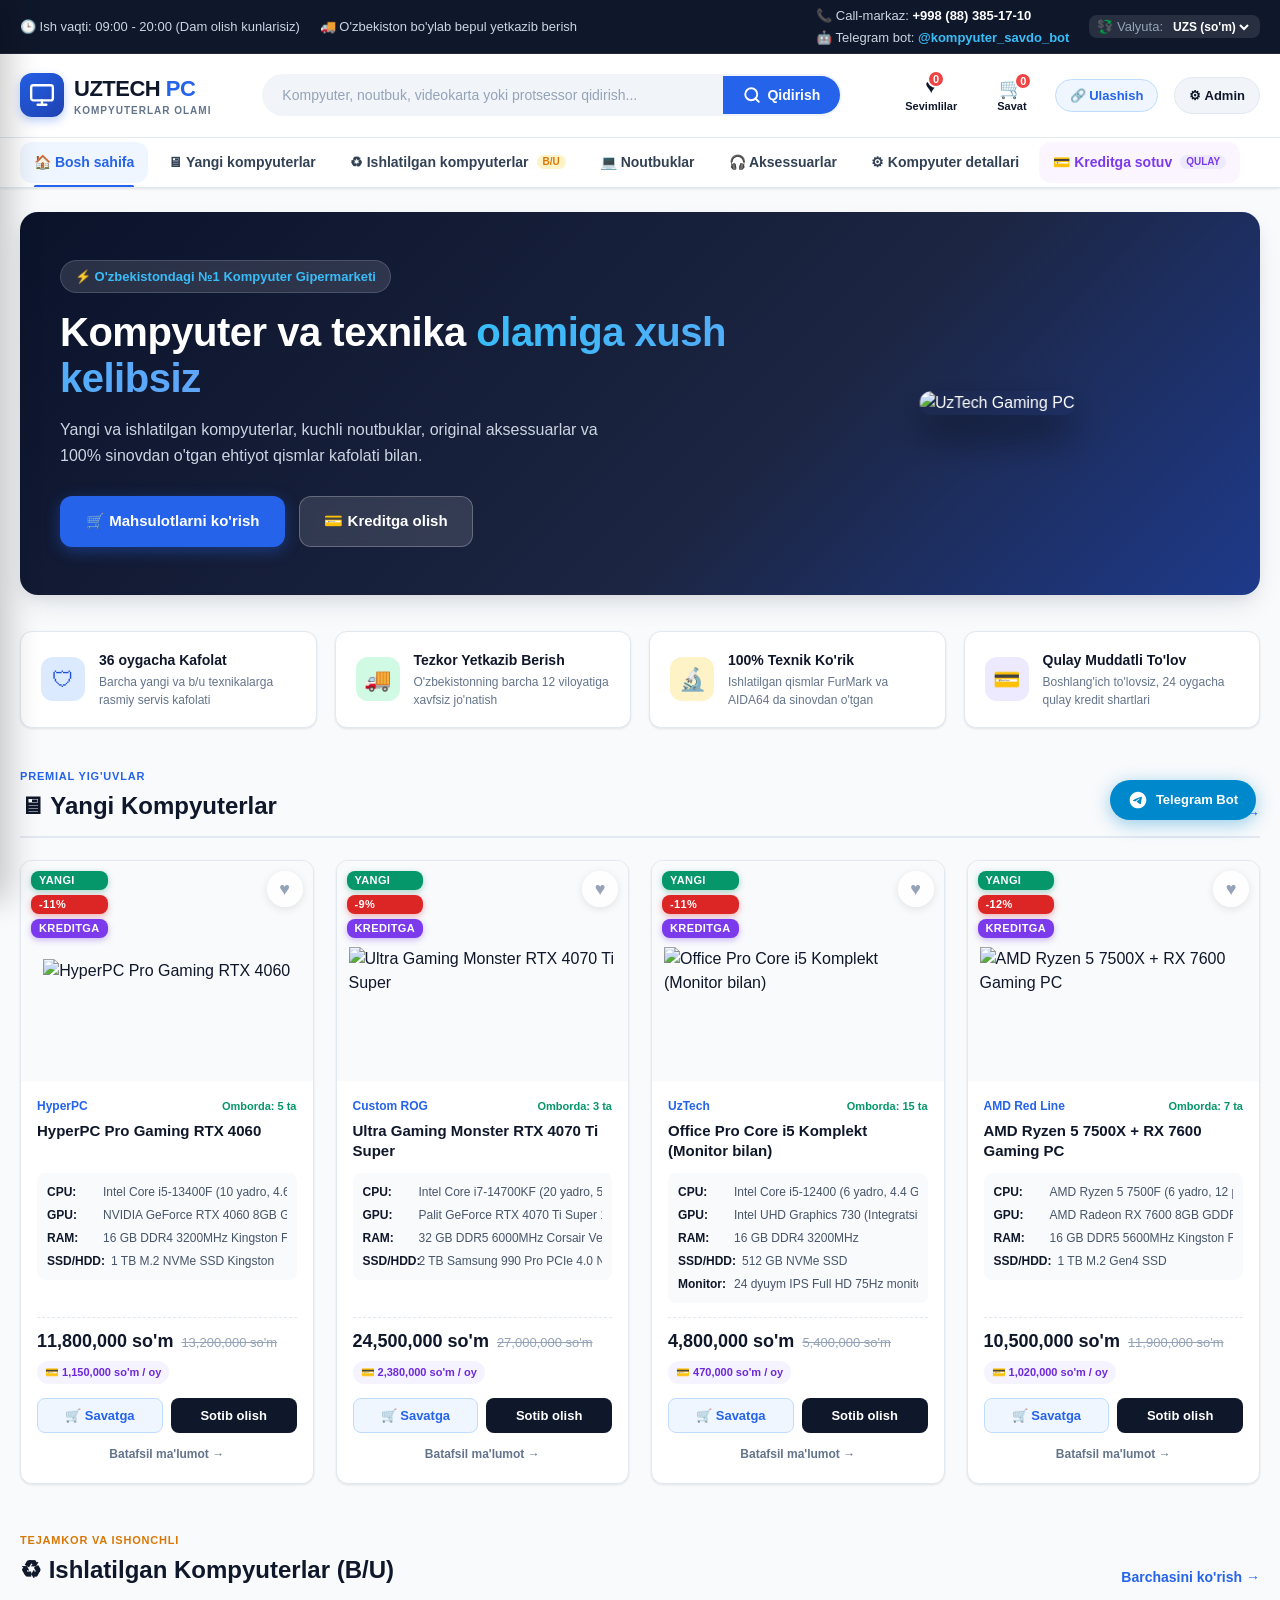
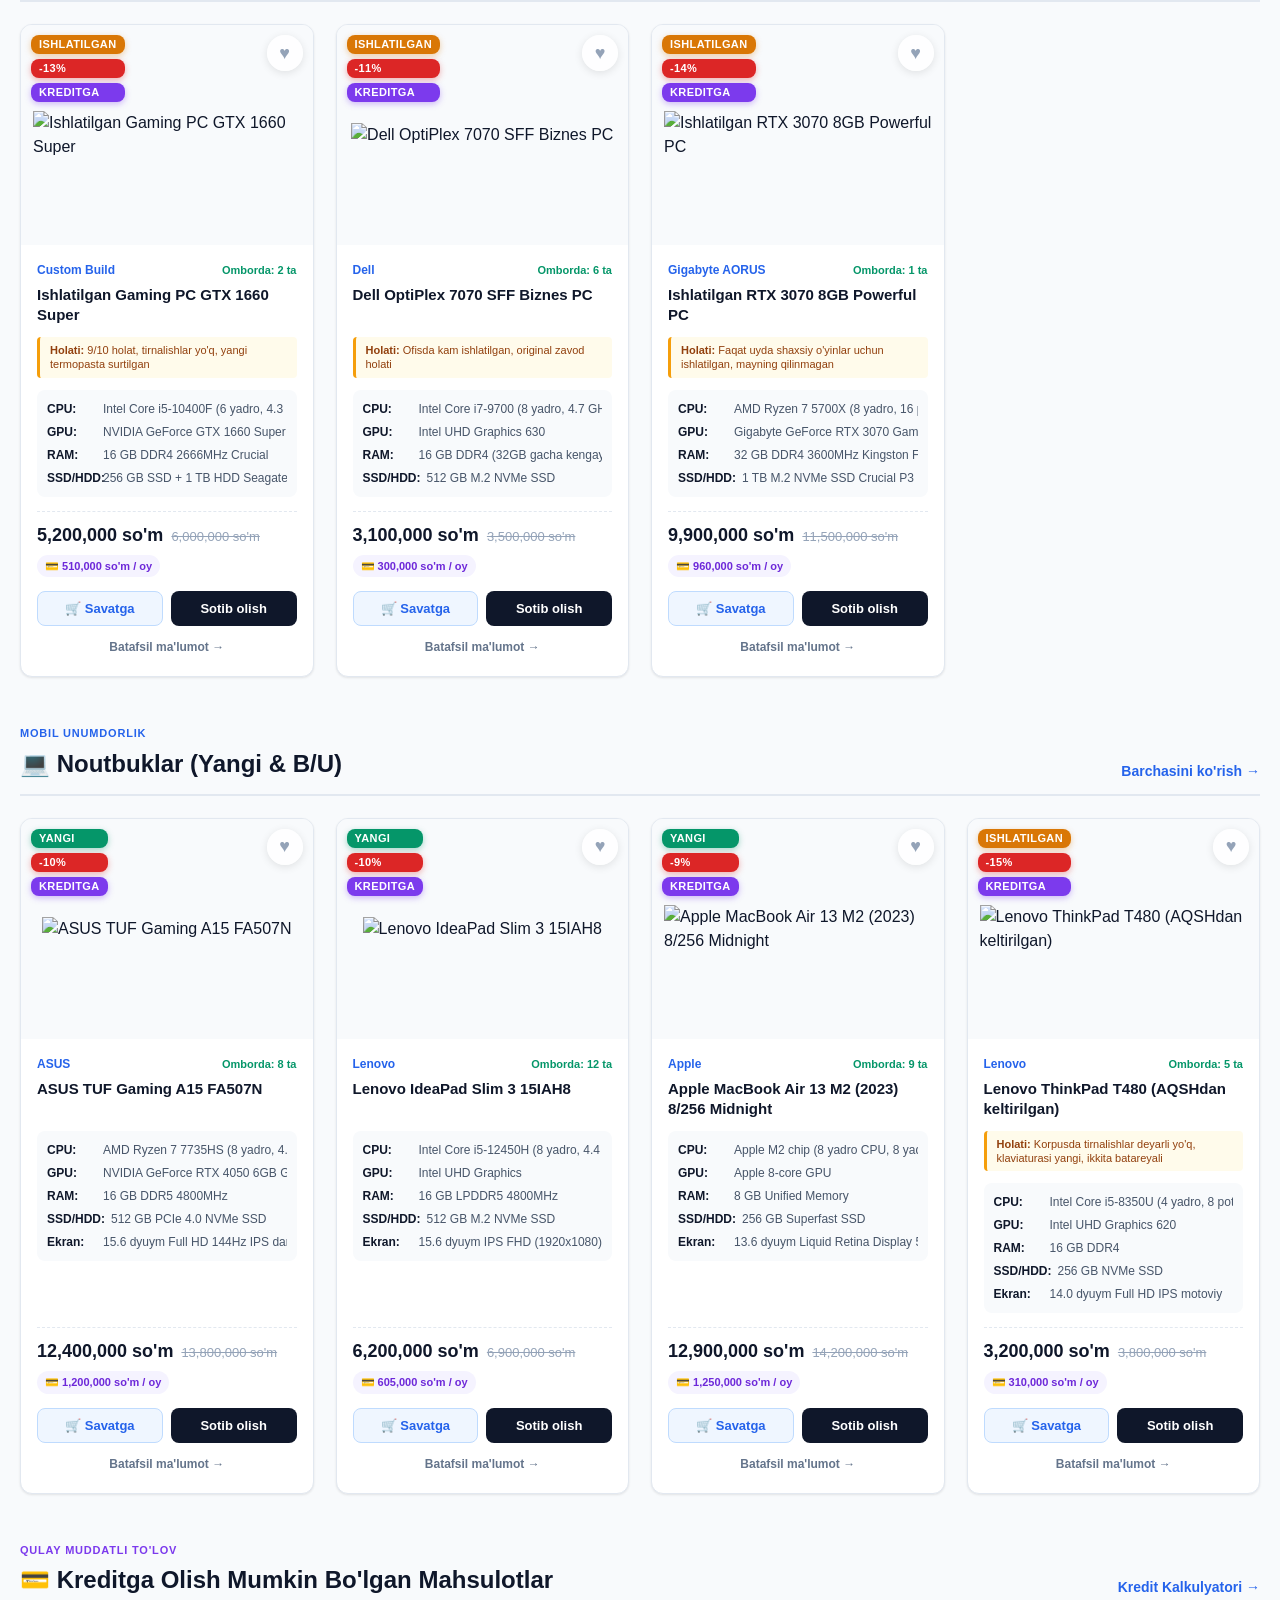
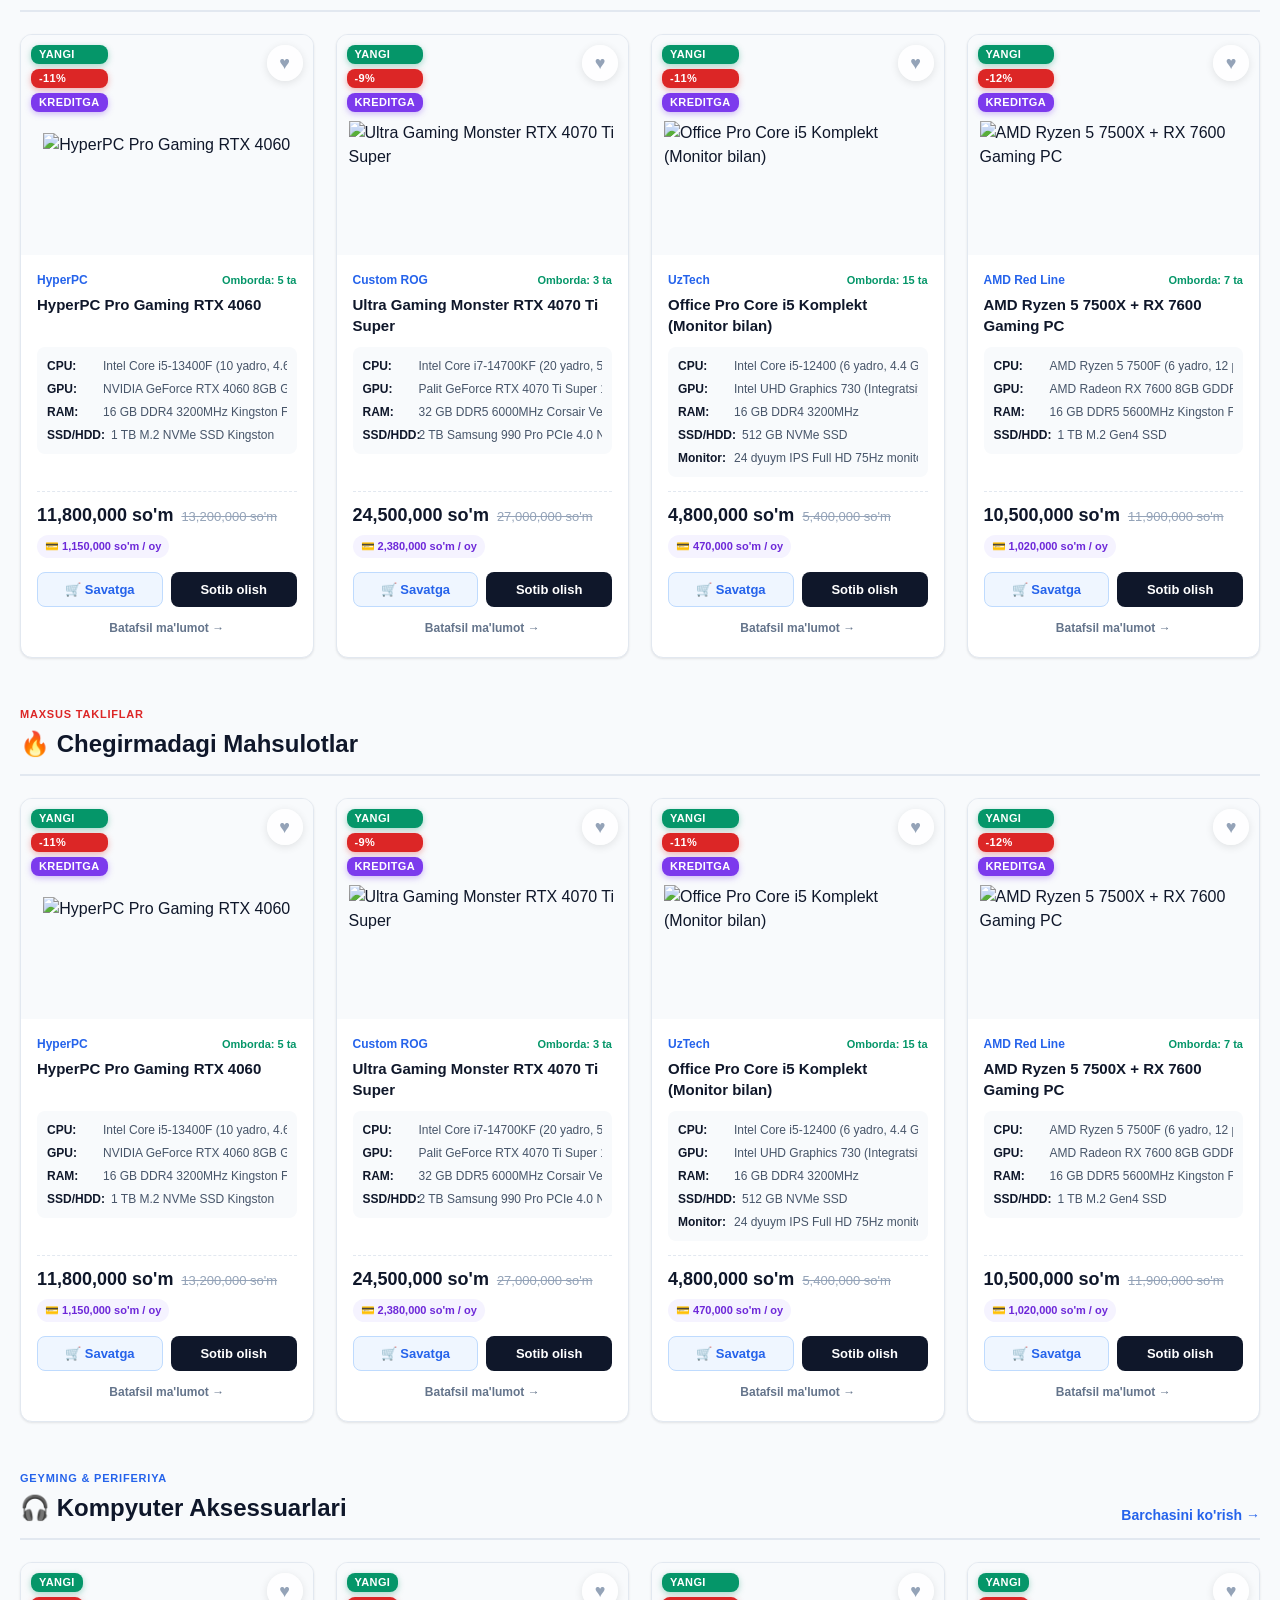
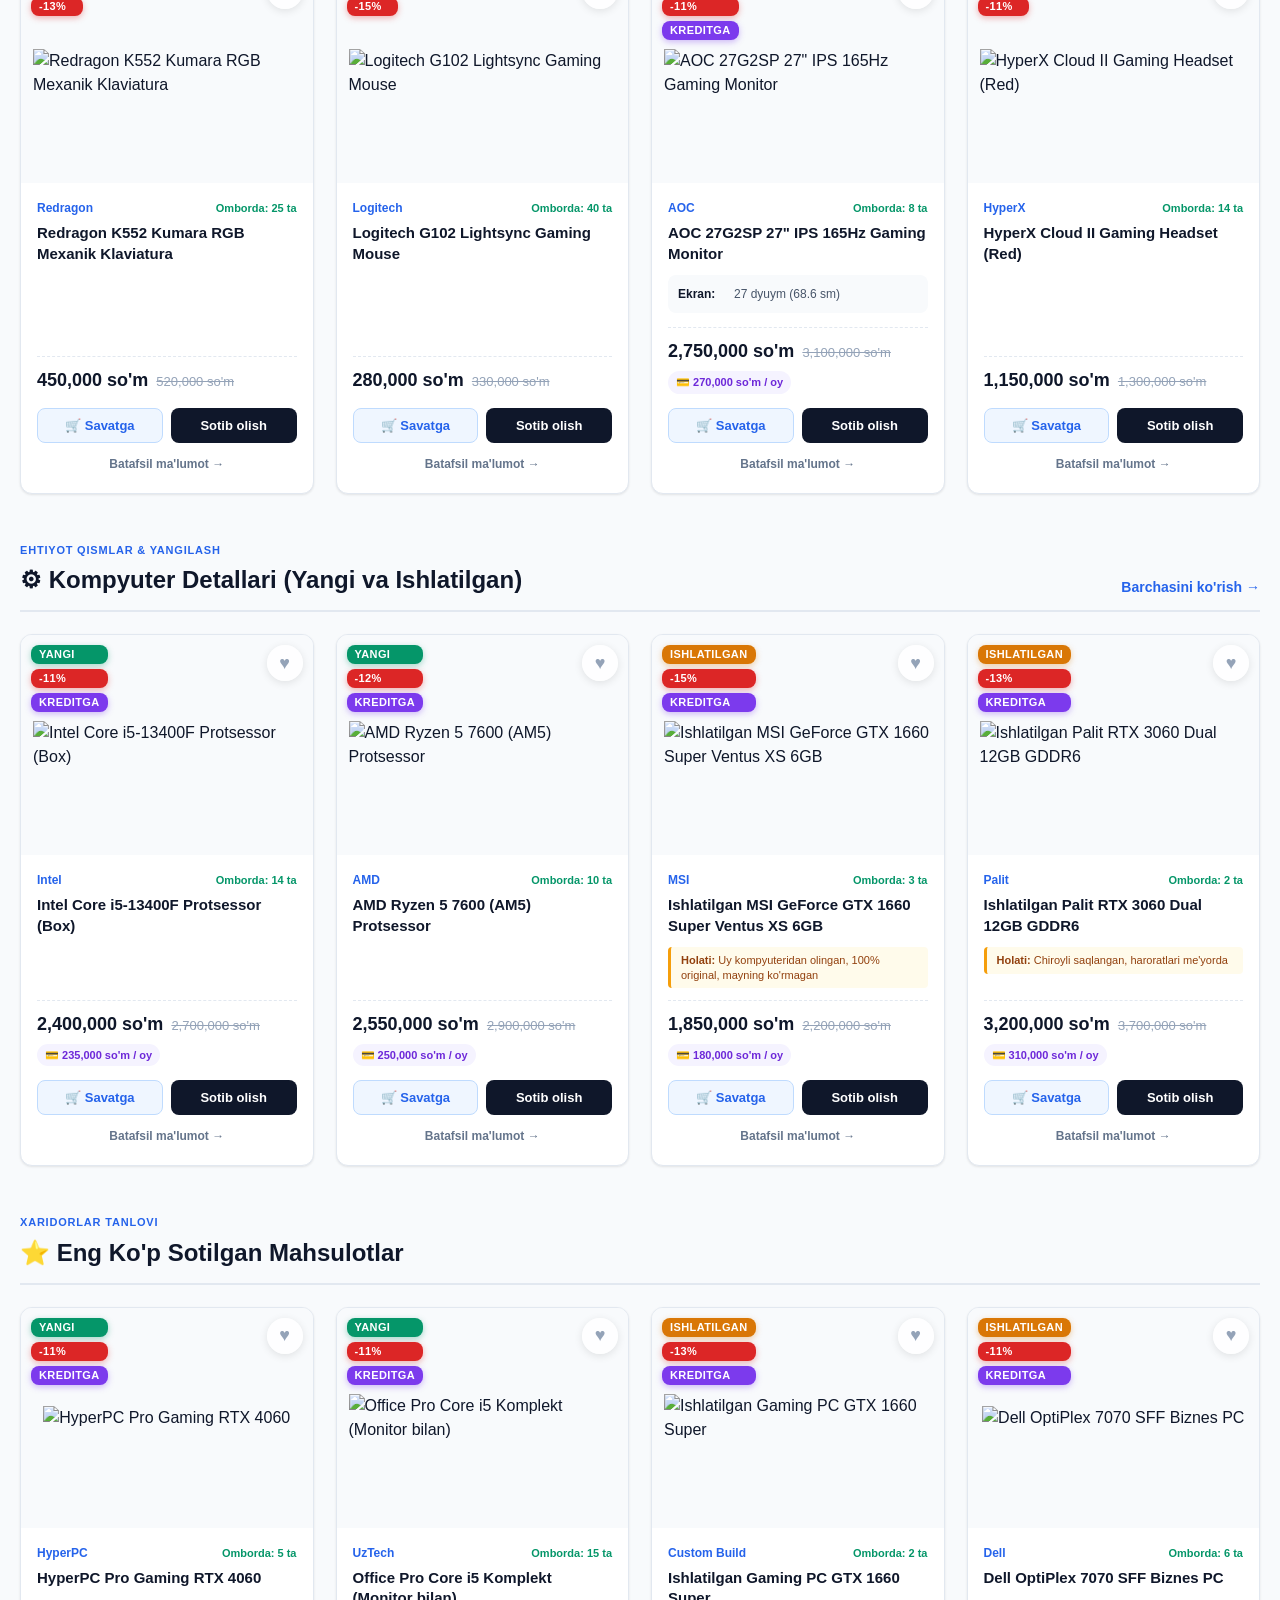
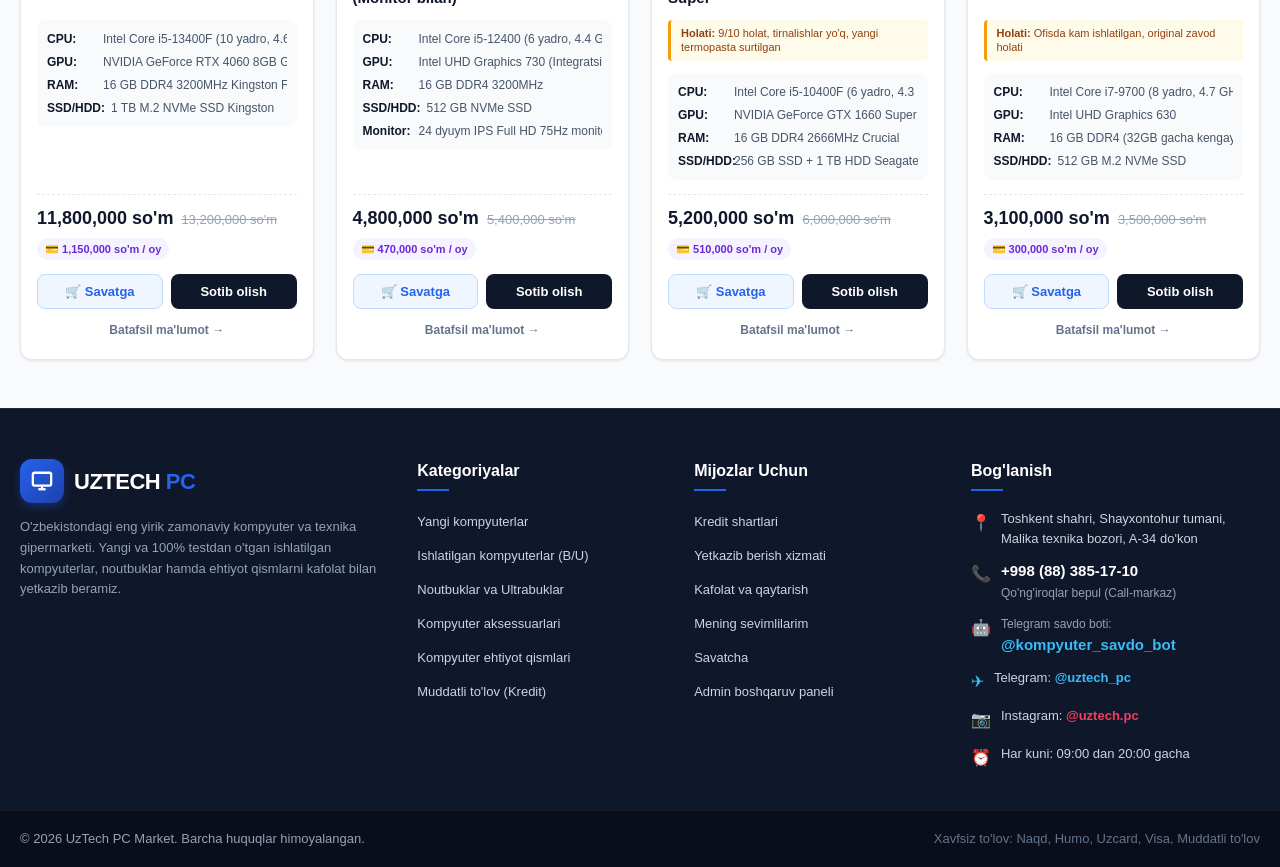
==== commit 2092b727: "Add @kompyuter_savdo_bot telegram bot under phone number" ====
--- a/index.html
+++ b/index.html
@@ -38,9 +38,15 @@
           </div>
         </div>
         <div class="top-bar-right">
-          <div class="top-bar-item">
-            <span>📞 Call-markaz:</span>
-            <a href="tel:+998883851710" style="font-weight: 700; color: #FFFFFF;">+998 (88) 385-17-10</a>
+          <div class="top-bar-item" style="display: flex; flex-direction: column; align-items: flex-start; gap: 2px;">
+            <div>
+              <span>📞 Call-markaz:</span>
+              <a href="tel:+998883851710" style="font-weight: 700; color: #FFFFFF;">+998 (88) 385-17-10</a>
+            </div>
+            <div>
+              <span>🤖 Telegram bot:</span>
+              <a href="https://t.me/kompyuter_savdo_bot" target="_blank" style="font-weight: 700; color: #38BDF8;">@kompyuter_savdo_bot</a>
+            </div>
           </div>
           <!-- Valyuta tanlagich -->
           <div class="currency-selector-box">
@@ -287,8 +293,11 @@
       </li>
     </ul>
     <div style="padding: 16px 20px; background: #F8FAFC; border-top: 1px solid var(--border-color); font-size: 13px;">
-      <a href="tel:+998883851710" style="display: flex; align-items: center; justify-content: center; gap: 8px; background: var(--accent); color: #FFFFFF; padding: 10px; border-radius: var(--radius-sm); font-weight: 700; text-decoration: none; margin-bottom: 12px;">
+      <a href="tel:+998883851710" style="display: flex; align-items: center; justify-content: center; gap: 8px; background: var(--accent); color: #FFFFFF; padding: 10px; border-radius: var(--radius-sm); font-weight: 700; text-decoration: none; margin-bottom: 8px;">
         📞 +998 (88) 385-17-10
+      </a>
+      <a href="https://t.me/kompyuter_savdo_bot" target="_blank" style="display: flex; align-items: center; justify-content: center; gap: 8px; background: #0284C7; color: #FFFFFF; padding: 10px; border-radius: var(--radius-sm); font-weight: 700; text-decoration: none; margin-bottom: 12px;">
+        🤖 @kompyuter_savdo_bot
       </a>
       <div style="font-weight: 700; margin-bottom: 4px;">Valyuta:</div>
       <select class="form-select" onchange="store.setCurrency(this.value)">
@@ -387,6 +396,13 @@
               </div>
             </li>
             <li class="footer-contact-item">
+              <span class="footer-contact-icon">🤖</span>
+              <div>
+                <span style="font-size: 12px; color: #94A3B8;">Telegram savdo boti:</span><br>
+                <a href="https://t.me/kompyuter_savdo_bot" target="_blank" style="color: #38BDF8; font-weight: 700; font-size: 15px;">@kompyuter_savdo_bot</a>
+              </div>
+            </li>
+            <li class="footer-contact-item">
               <span class="footer-contact-icon">✈</span>
               <span>Telegram: <a href="https://t.me/uztech_pc" target="_blank" style="color: #38BDF8; font-weight: 600;">@uztech_pc</a></span>
             </li>
@@ -415,6 +431,14 @@
       </div>
     </div>
   </footer>
+
+  <!-- ================= FLOATING TELEGRAM BOT BUTTON ================= -->
+  <a href="https://t.me/kompyuter_savdo_bot" target="_blank" class="floating-tg-button" title="Telegram Bot orqali buyurtma berish" style="position: fixed; bottom: 80px; right: 24px; z-index: 999; background: #0088CC; color: #FFFFFF; padding: 10px 18px; border-radius: 999px; display: inline-flex; align-items: center; gap: 8px; font-weight: 700; font-size: 13px; box-shadow: 0 4px 18px rgba(0, 136, 204, 0.4); text-decoration: none; transition: transform 0.2s ease;">
+    <svg width="20" height="20" viewBox="0 0 24 24" fill="currentColor">
+      <path d="M12 2C6.48 2 2 6.48 2 12s4.48 10 10 10 10-4.48 10-10S17.52 2 12 2zm4.64 6.8c-.15 1.58-.8 5.42-1.13 7.19-.14.75-.42 1-.68 1.03-.58.05-1.02-.38-1.58-.75-.88-.58-1.38-.94-2.23-1.5-.99-.65-.35-1.01.22-1.59.15-.15 2.71-2.48 2.76-2.69a.2.2 0 00-.05-.18c-.06-.05-.14-.03-.21-.02-.09.02-1.49.95-4.22 2.79-.4.27-.76.41-1.08.4-.36-.01-1.04-.2-1.55-.37-.63-.2-1.12-.31-1.08-.66.02-.18.27-.36.74-.55 2.92-1.27 4.86-2.11 5.83-2.51 2.78-1.16 3.35-1.36 3.73-1.36.08 0 .27.02.39.12.1.08.13.19.14.27-.01.06.01.24 0 .38z"/>
+    </svg>
+    <span>Telegram Bot</span>
+  </a>
 
   <!-- ================= 9. JAVASCRIPT FAYLLAR ================= -->
   <script src="js/data.js"></script>
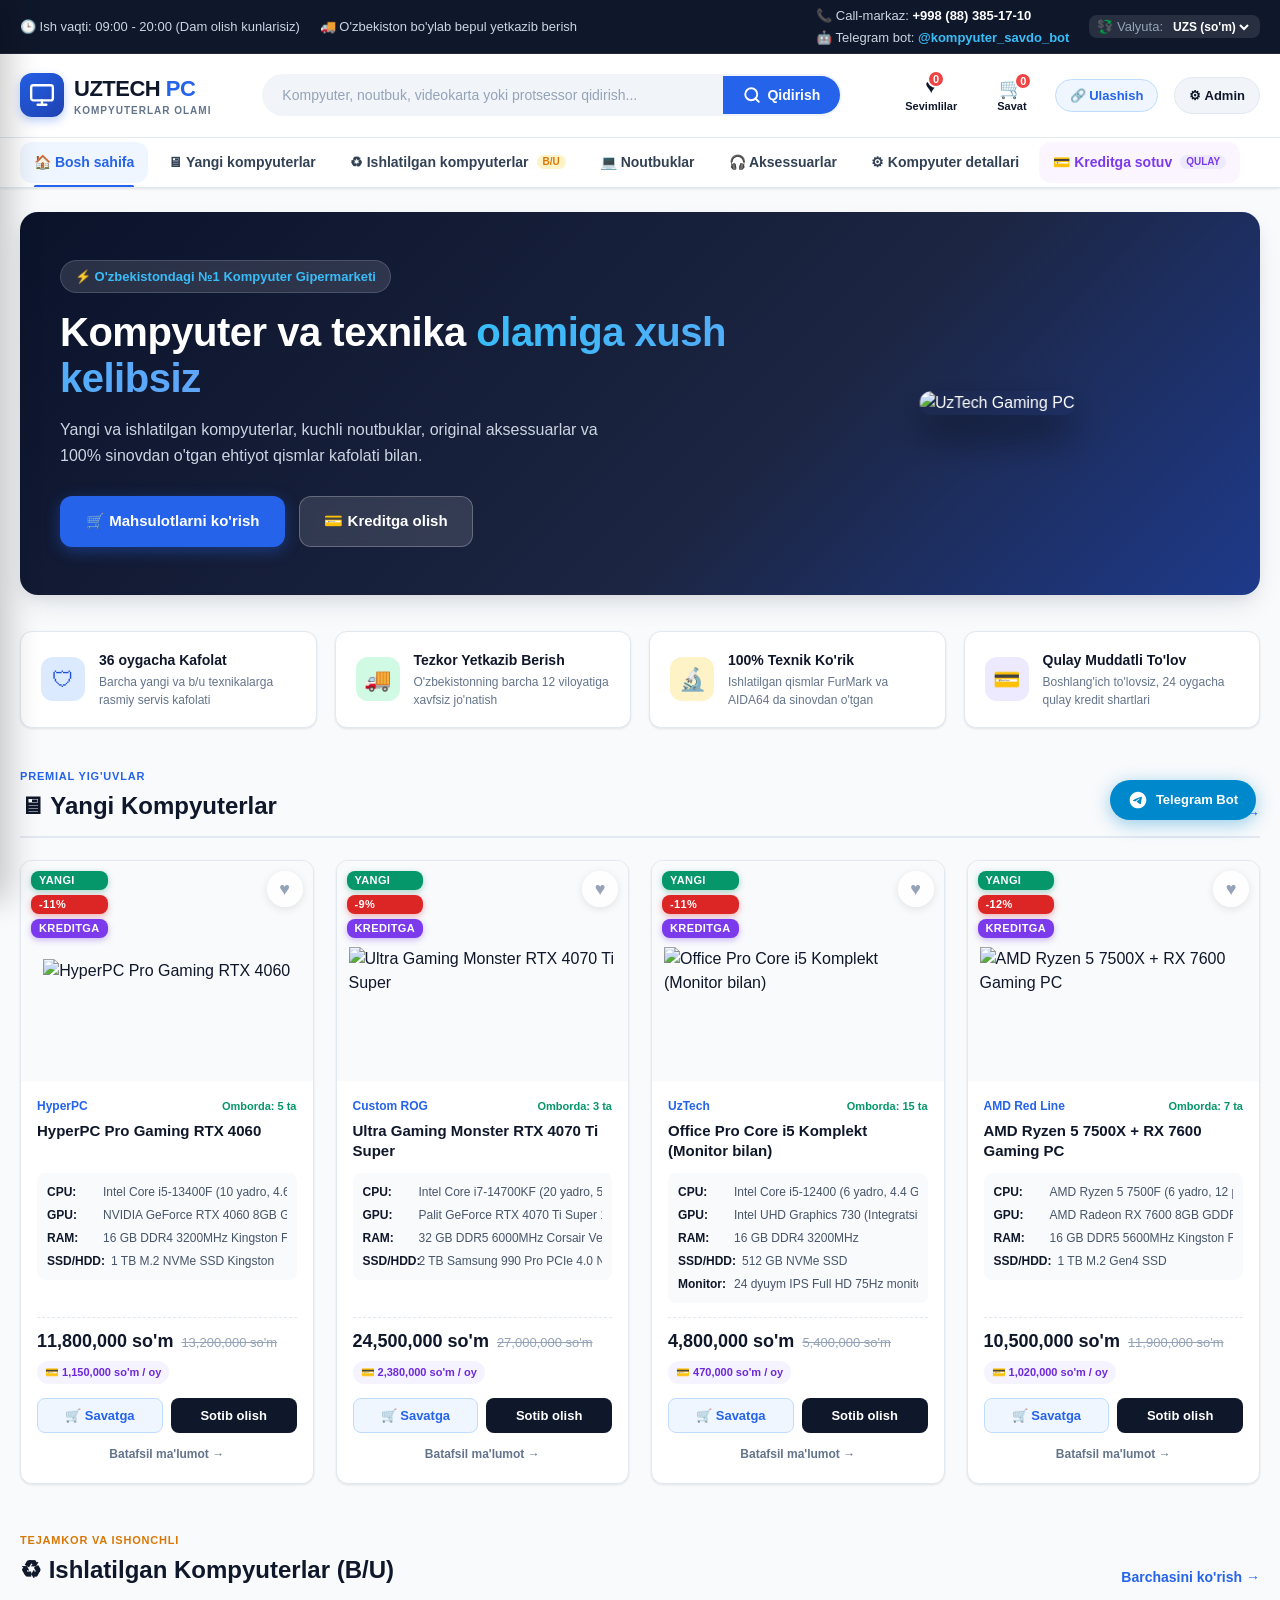
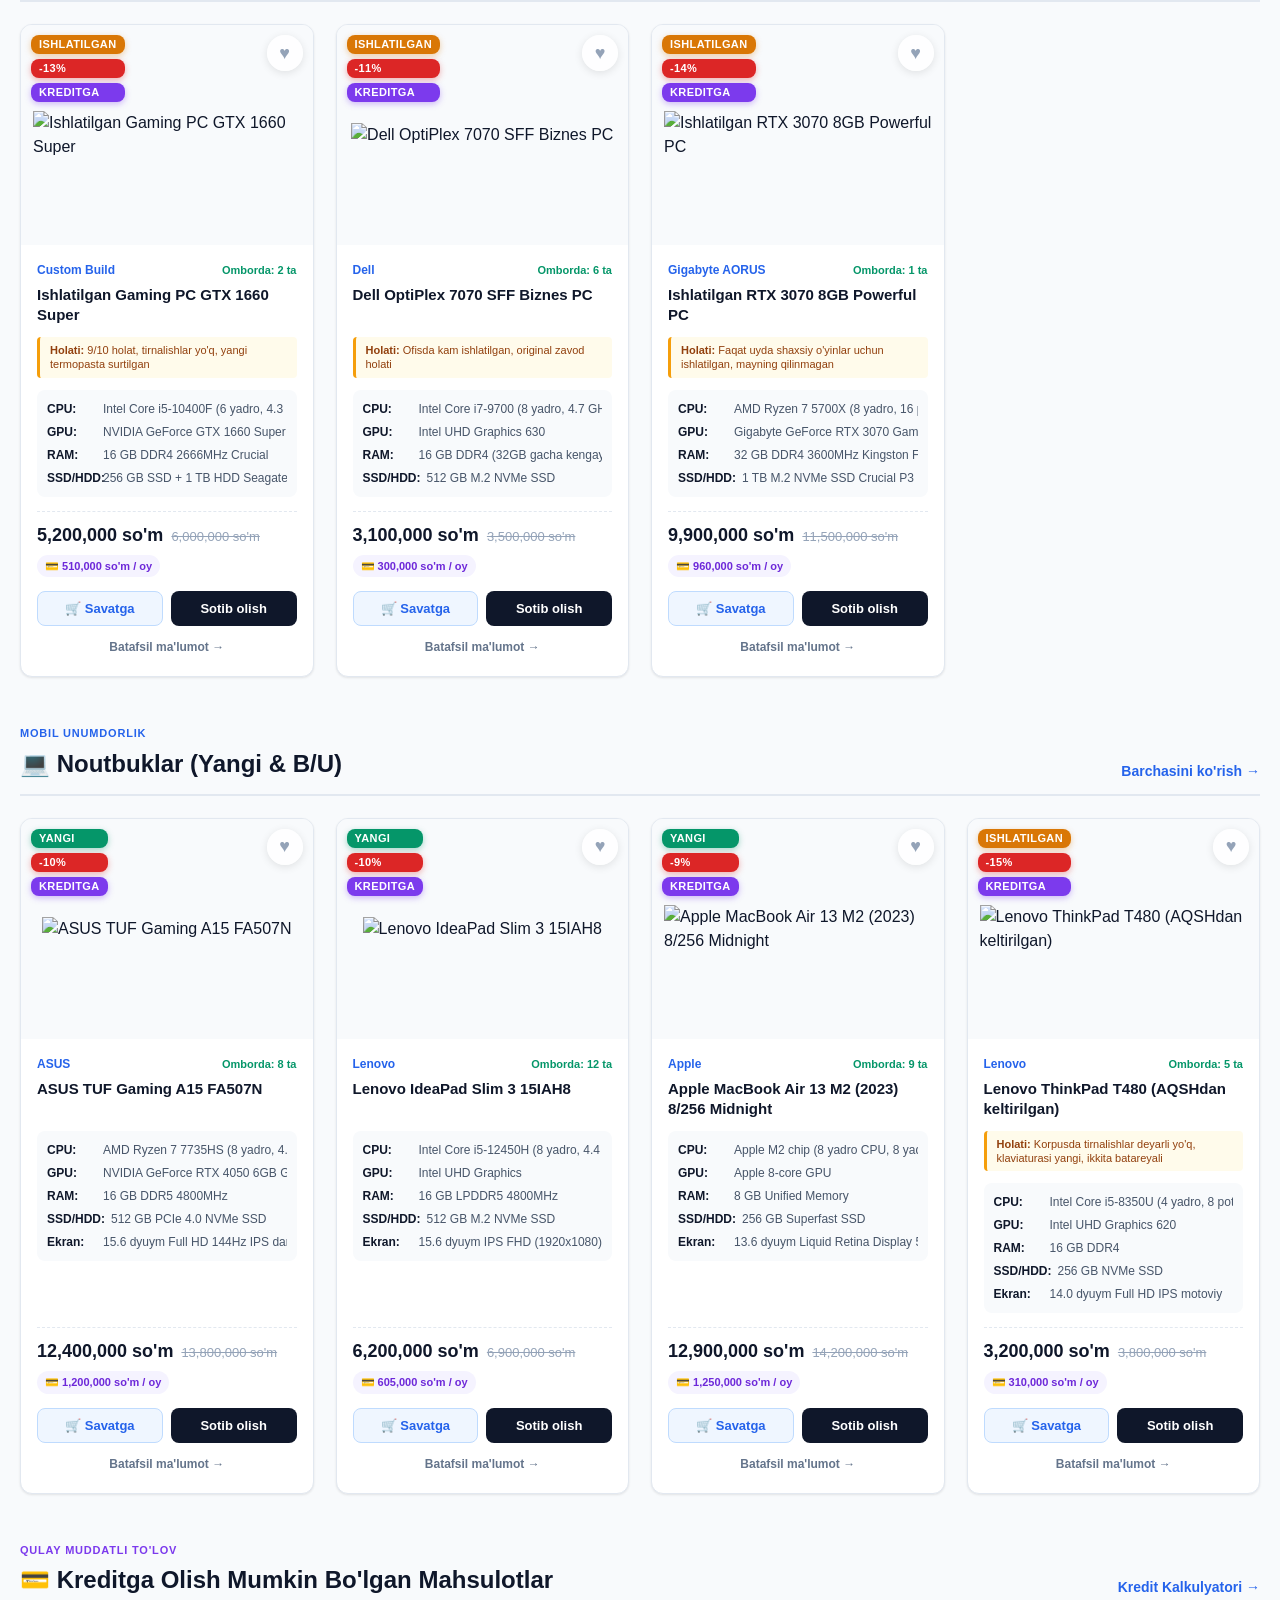
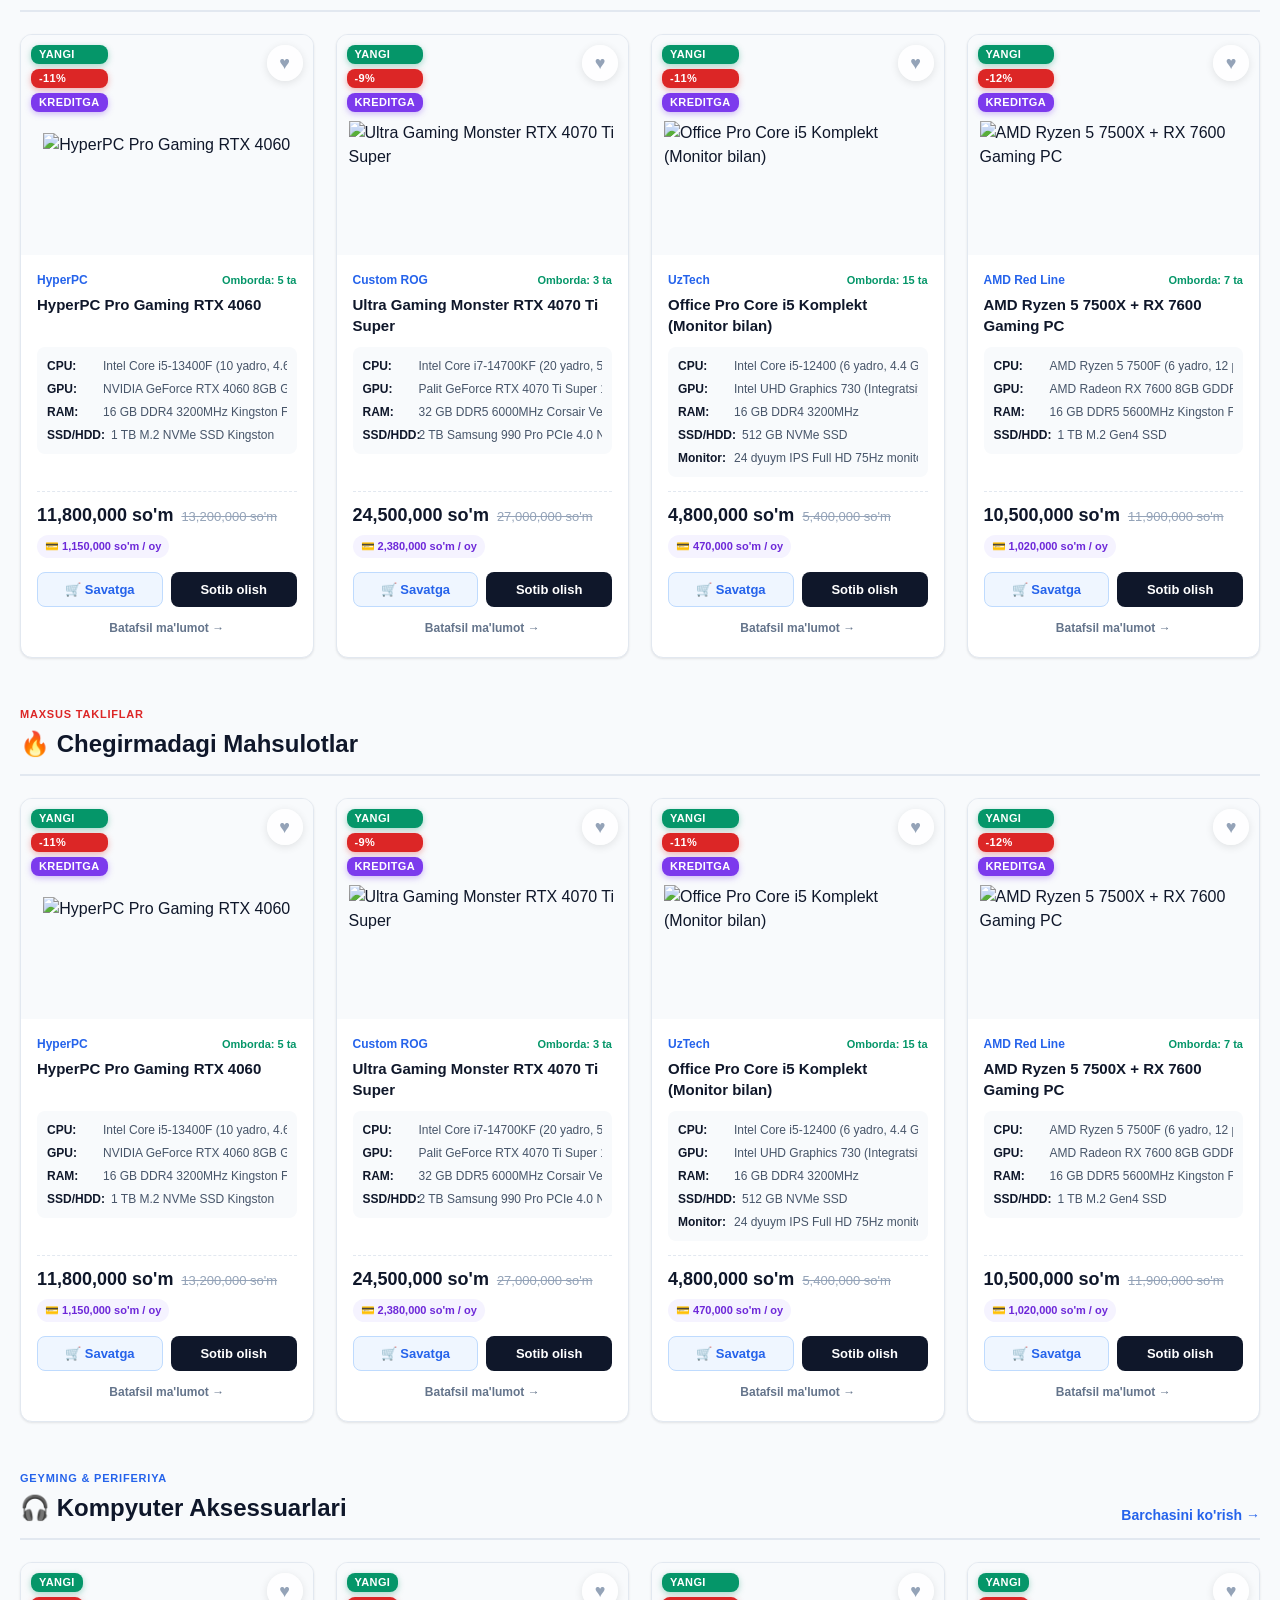
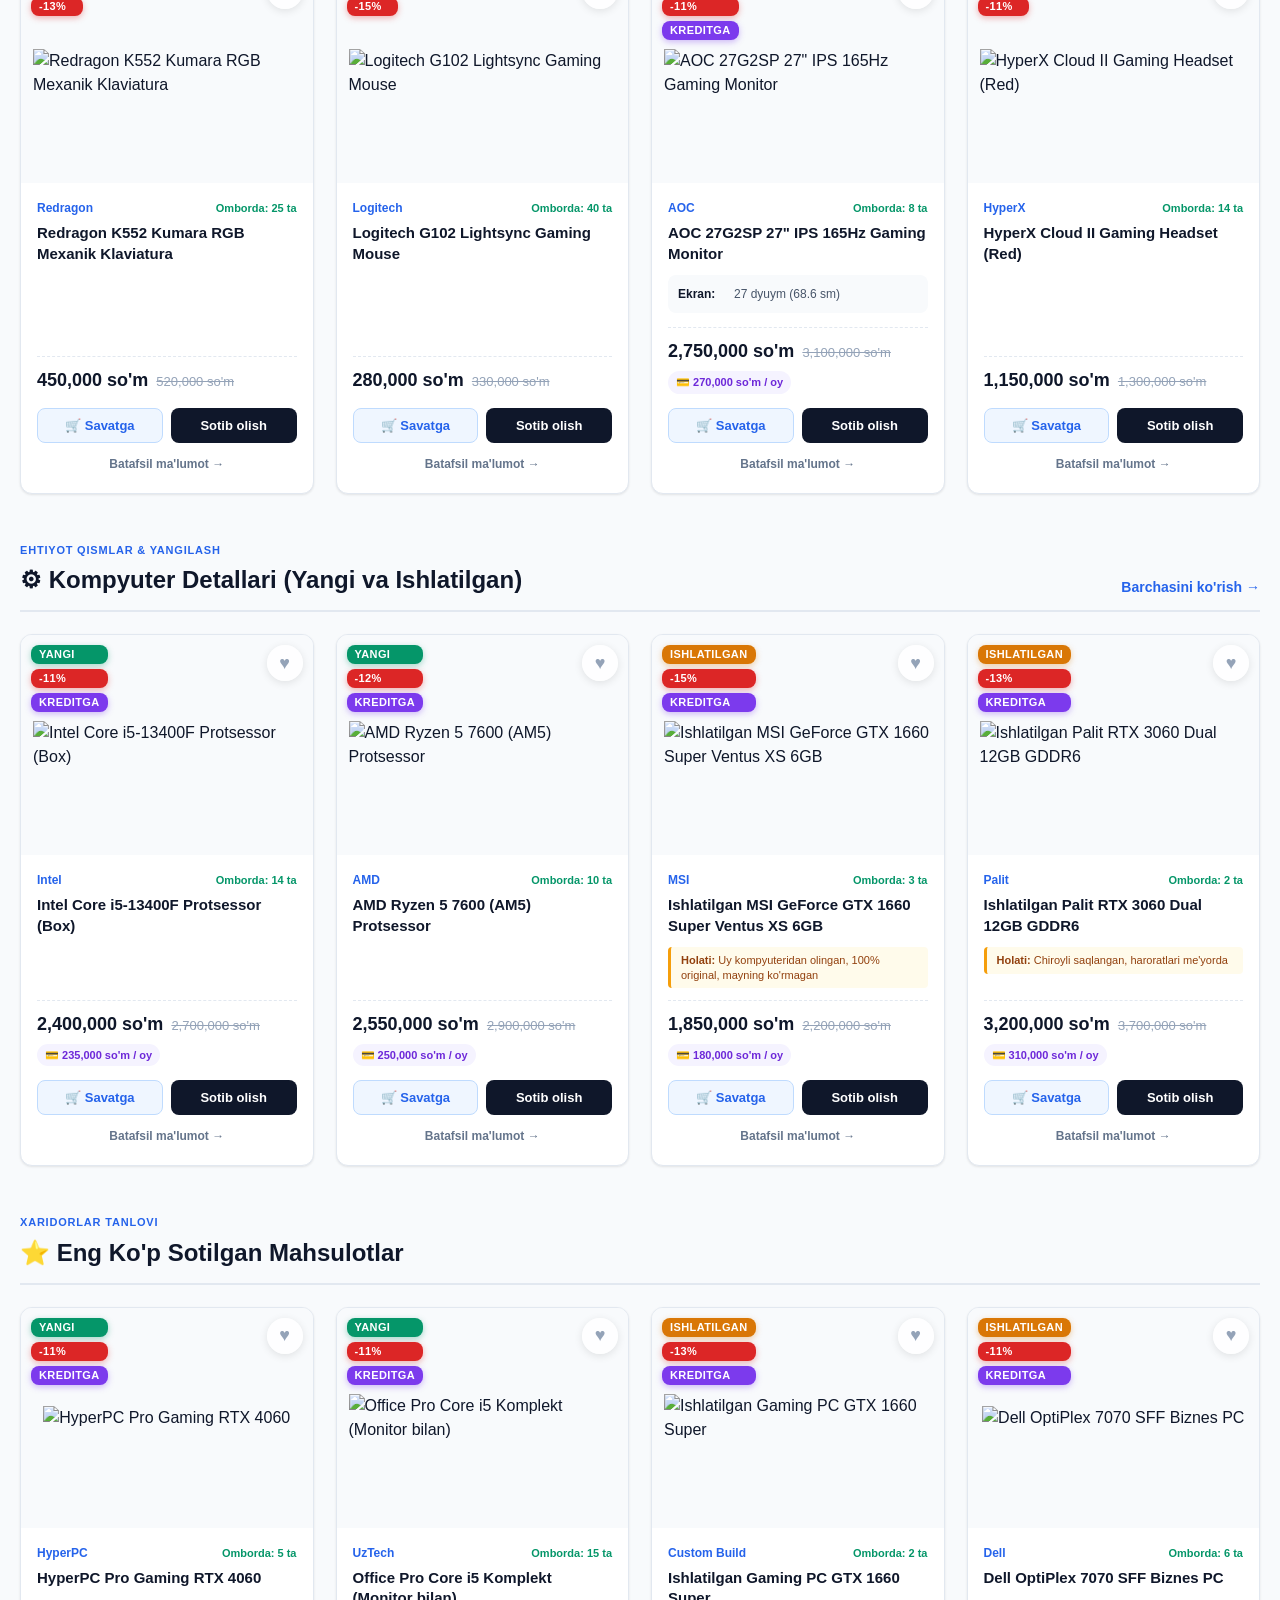
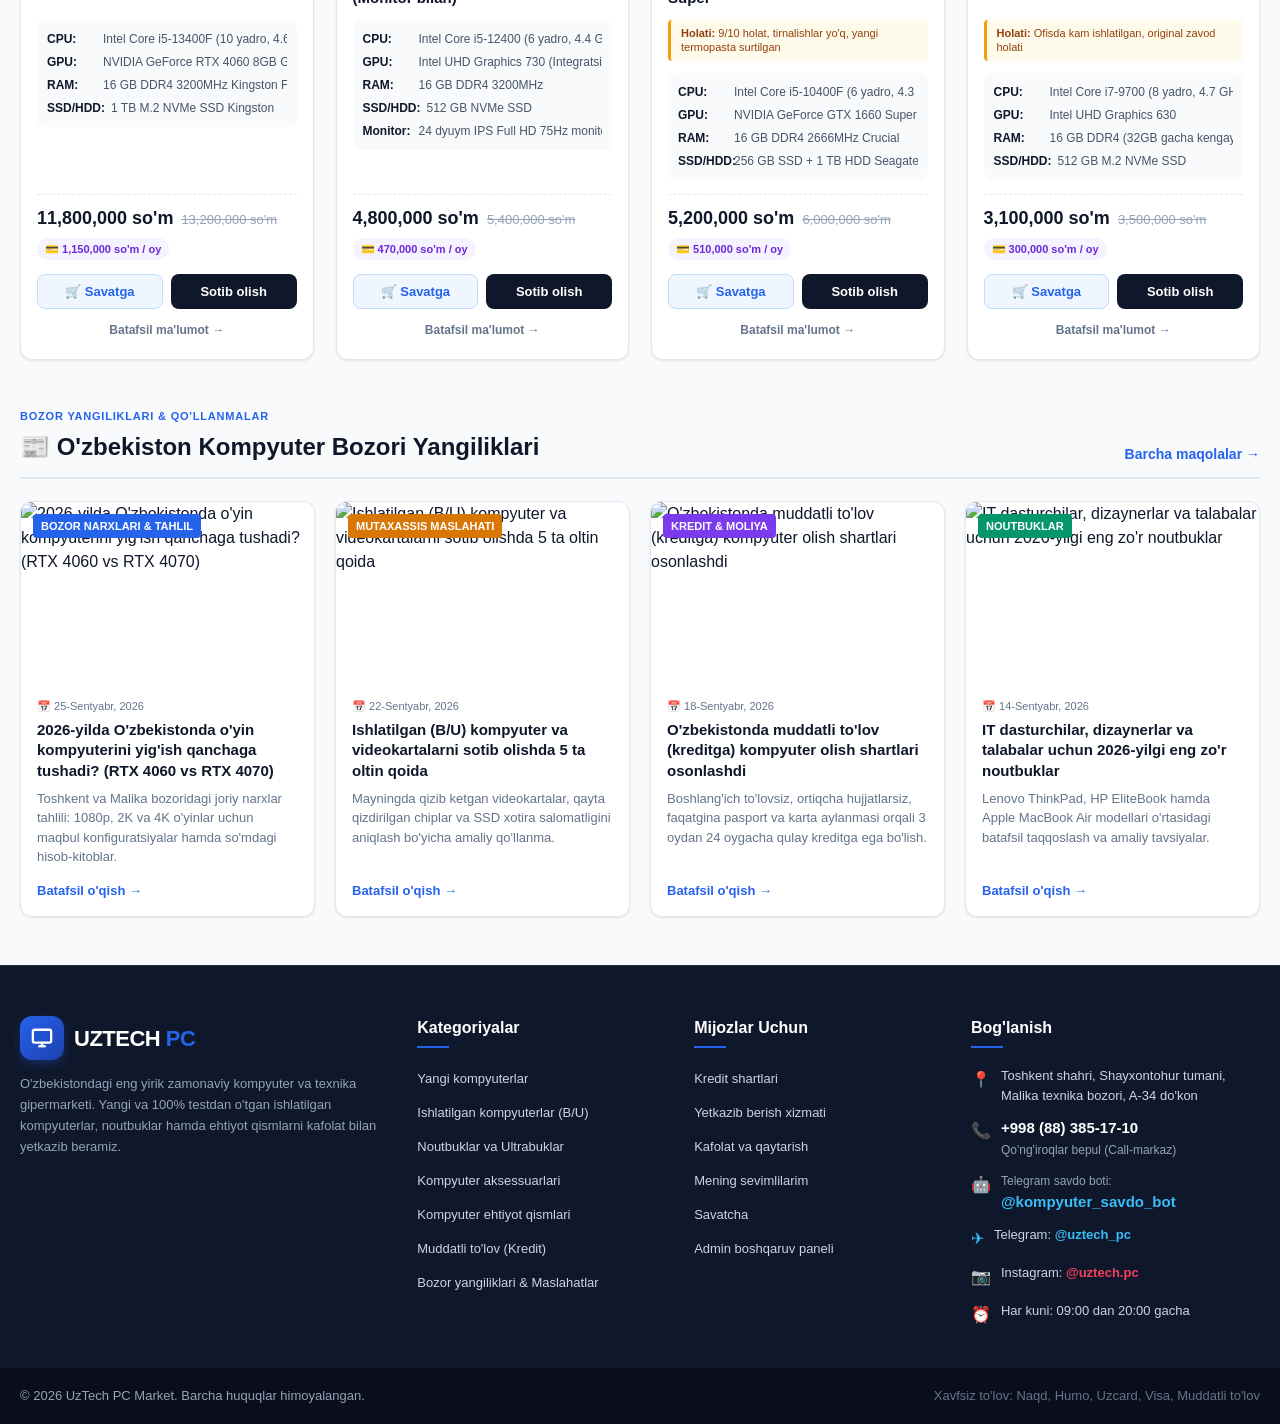
==== commit 6bbec048: "Add direct contact box on product detail and Uzbekistan computer news section" ====
--- a/index.html
+++ b/index.html
@@ -175,6 +175,11 @@
               <span class="nav-link-badge nav-badge-credit">Qulay</span>
             </a>
           </li>
+          <li>
+            <a href="#yangiliklar" class="nav-link">
+              📰 Yangiliklar
+            </a>
+          </li>
         </ul>
       </div>
     </nav>
@@ -287,6 +292,9 @@
       </li>
       <li class="mobile-menu-item">
         <a href="#sevimlilar" class="mobile-menu-link">♥ Sevimlilar ro'yxati</a>
+      </li>
+      <li class="mobile-menu-item">
+        <a href="#yangiliklar" class="mobile-menu-link">📰 Yangiliklar & Maslahatlar</a>
       </li>
       <li class="mobile-menu-item">
         <a href="#admin" class="mobile-menu-link" style="color: #2563EB;">⚙ Admin Dashboard</a>
@@ -364,6 +372,7 @@
             <li><a href="#aksessuarlar">Kompyuter aksessuarlari</a></li>
             <li><a href="#kompyuter-detallari">Kompyuter ehtiyot qismlari</a></li>
             <li><a href="#kreditga">Muddatli to'lov (Kredit)</a></li>
+            <li><a href="#yangiliklar">Bozor yangiliklari & Maslahatlar</a></li>
           </ul>
         </div>
 
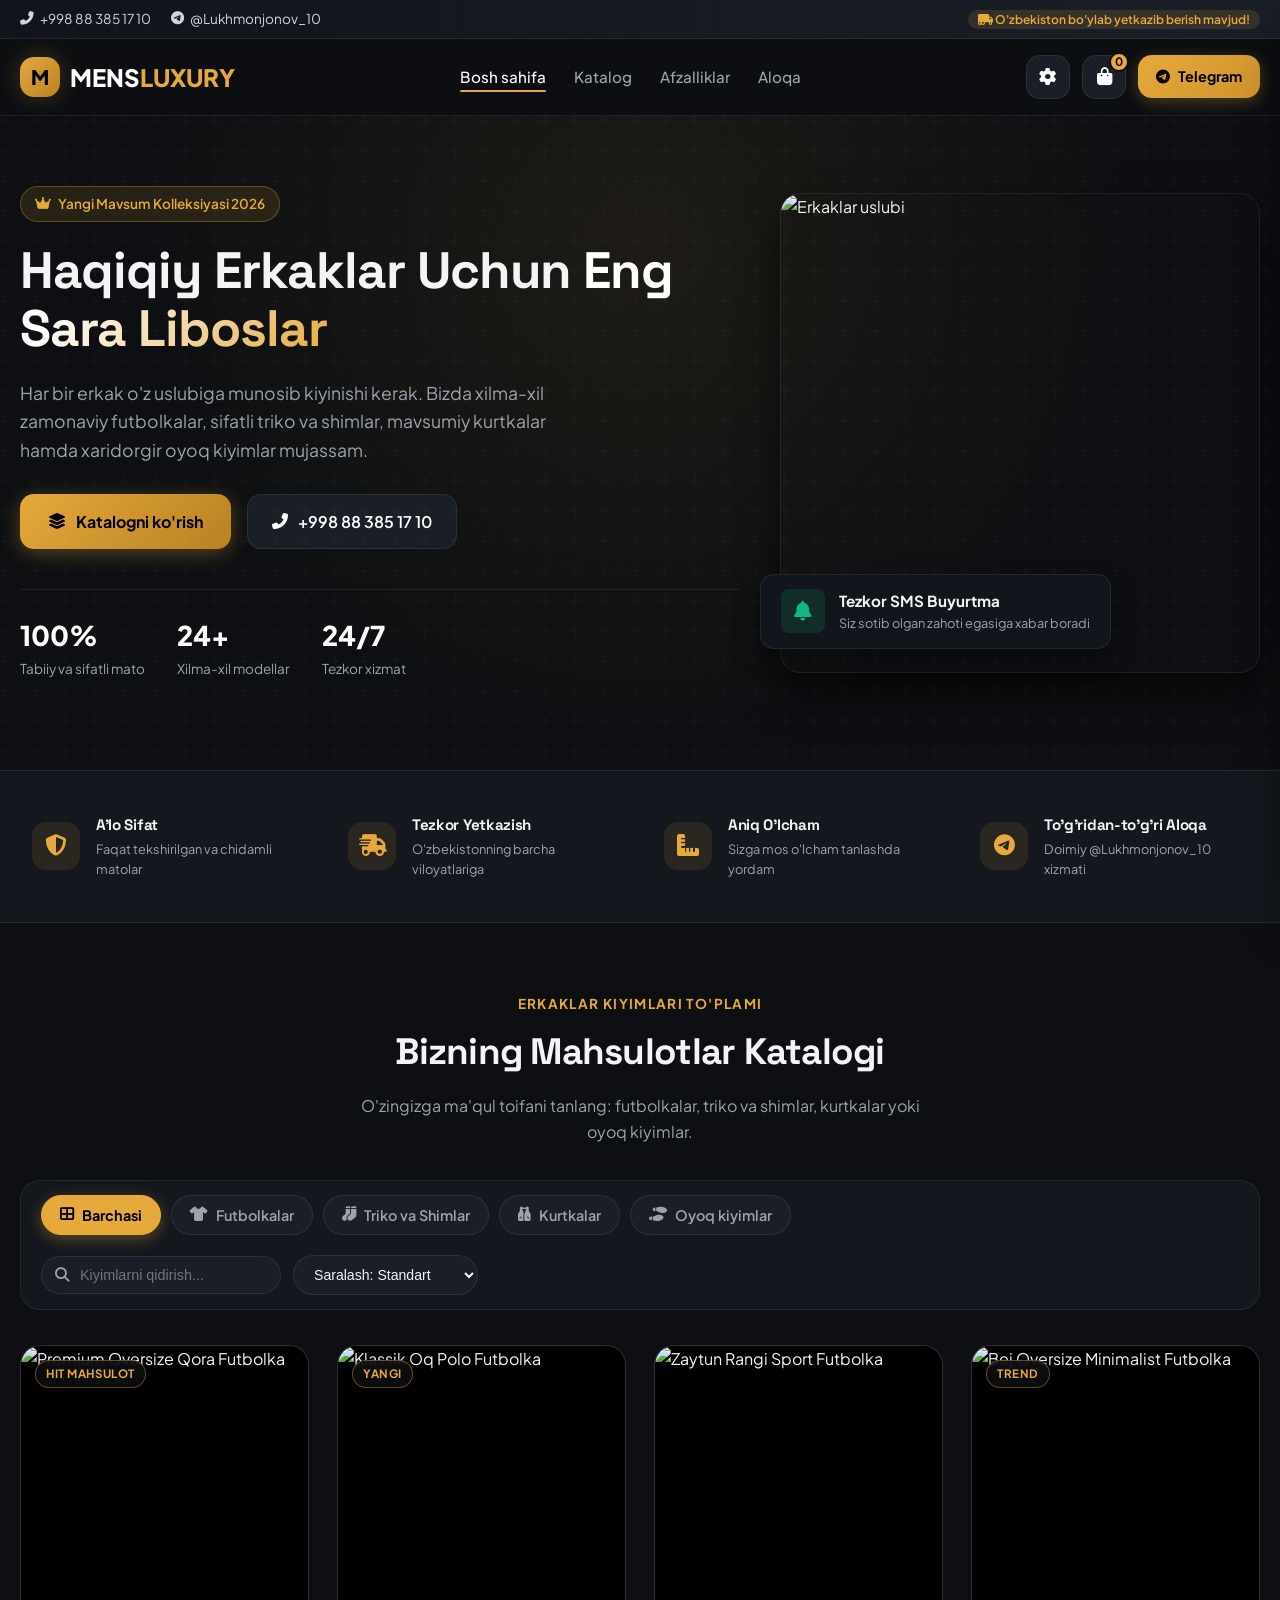
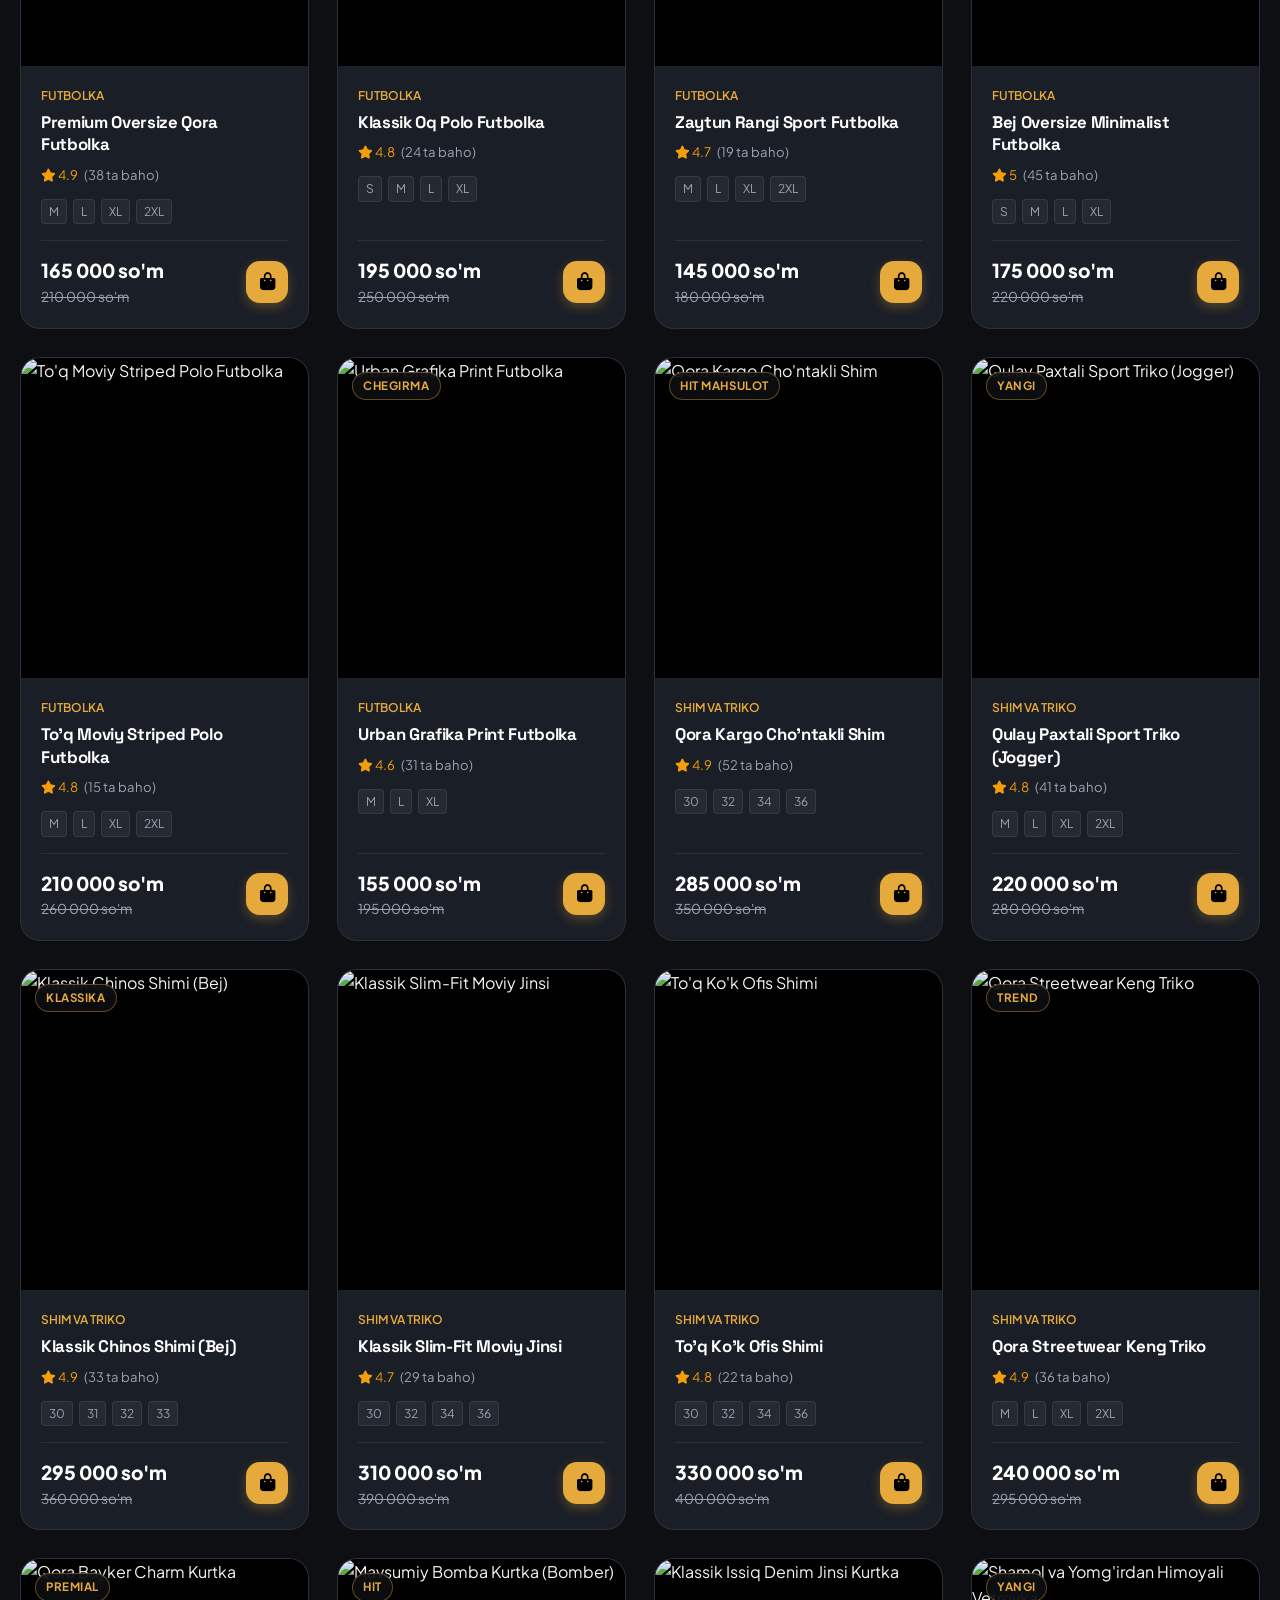
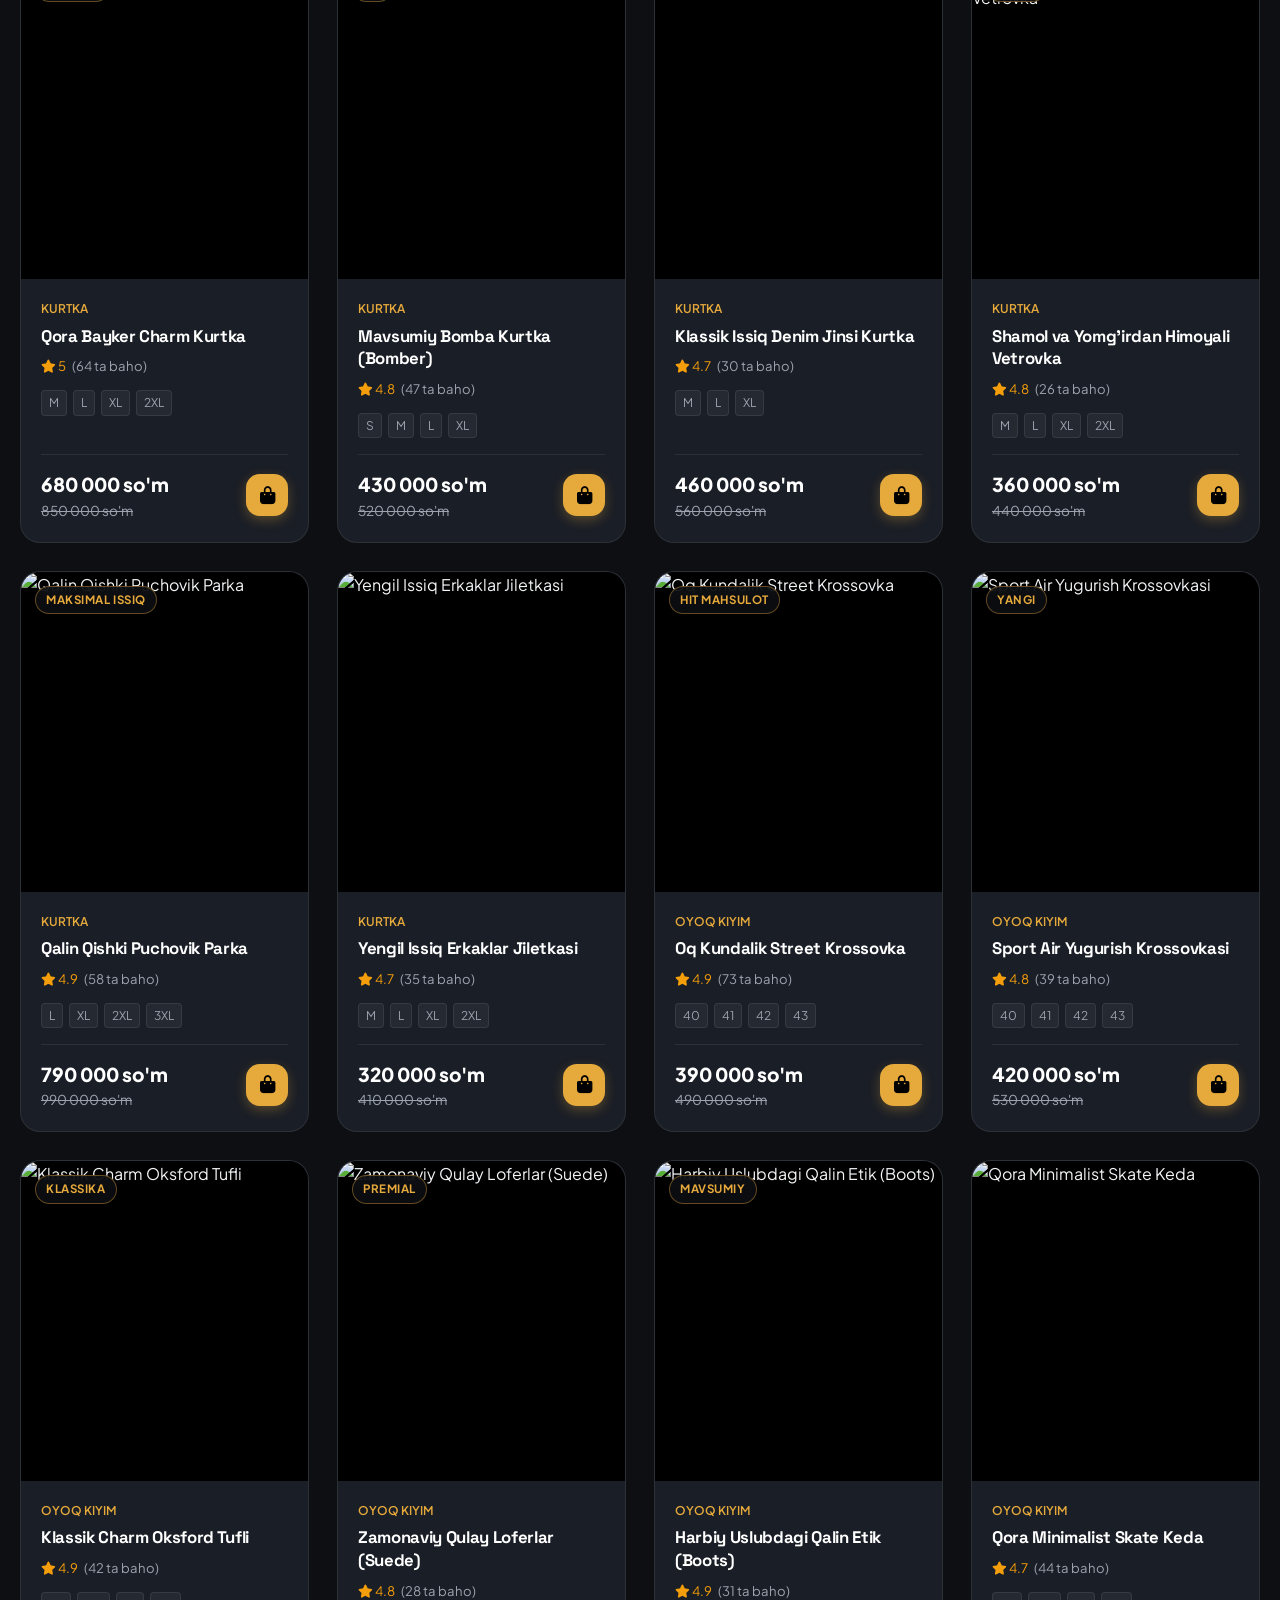
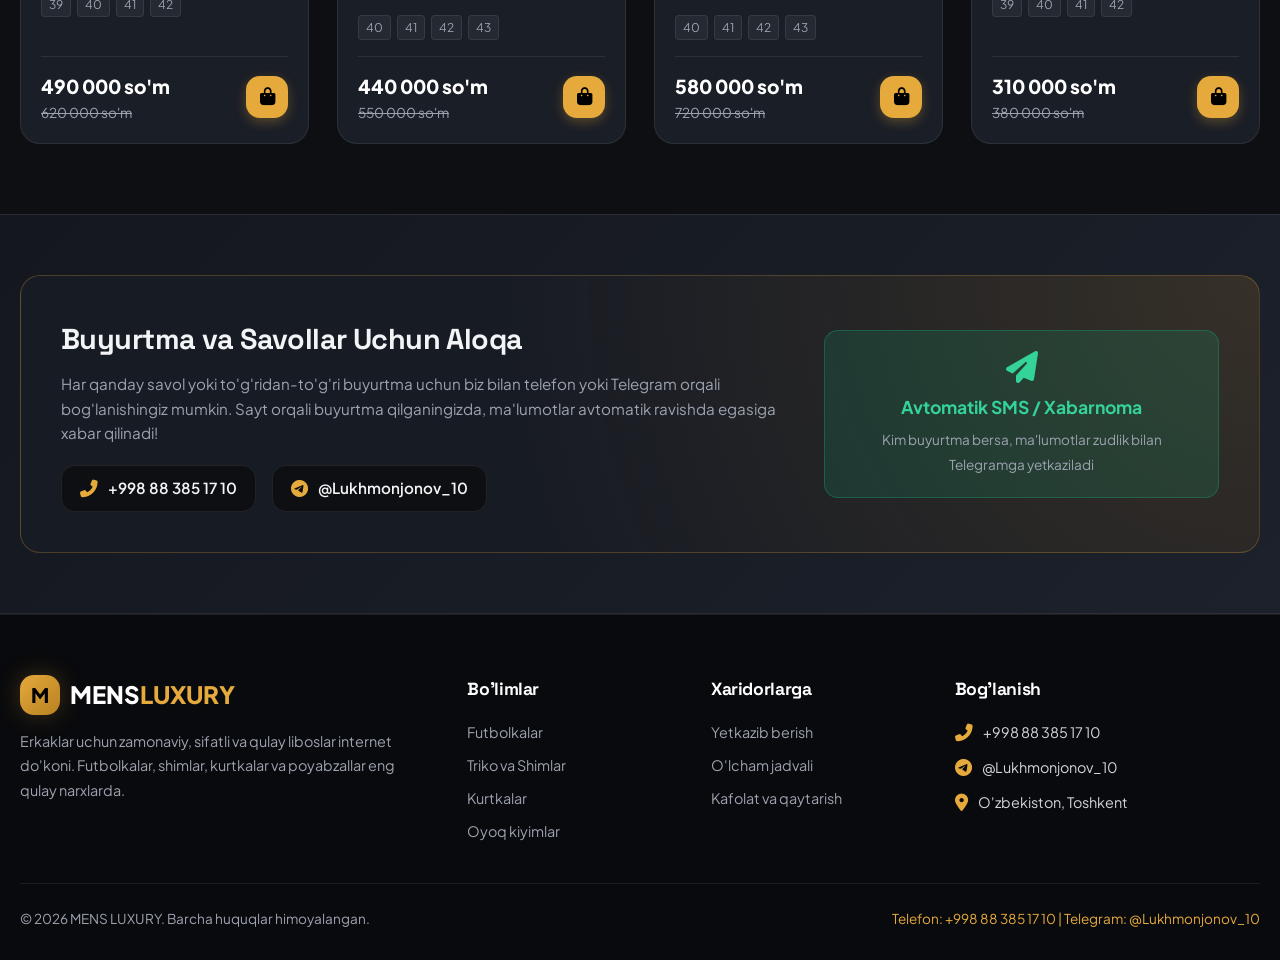
==== commit a769b235: "Add mens clothing web store" ====
--- a/index.html
+++ b/index.html
@@ -3,457 +3,437 @@
 <head>
   <meta charset="UTF-8">
   <meta name="viewport" content="width=device-width, initial-scale=1.0">
-  <title>UzTech PC Market — Kompyuter va Noutbuklar Do'koni | O'zbekiston</title>
+  <title>MENS LUXURY - Zamonaviy Erkaklar Kiyimlari Do'koni</title>
+  <meta name="description" content="Eng sara erkaklar kiyimlari: zamonaviy futbolkalar, triko va shimlar, kurtkalar hamda sifatli oyoq kiyimlar. O'zbekiston bo'ylab tez yetkazib berish.">
   
-  <!-- SEO Meta Tags -->
-  <meta name="description" content="O'zbekistonda yangi va ishlatilgan kompyuterlar, noutbuklar, ehtiyot qismlar va aksessuarlar onlayn do'koni. Rasmiy kafolat va muddatli to'lov (kreditga).">
-  <meta name="keywords" content="kompyuter sotib olish, yangi kompyuter, ishlatilgan kompyuter, noutbuklar toshkent, rtx 4060, kompyuter detallari, kreditga kompyuter, uztech">
-  <meta name="author" content="UzTech PC Market">
-  <meta name="theme-color" content="#0F172A">
+  <!-- Font Awesome Ikonkalari -->
+  <link rel="stylesheet" href="https://cdnjs.cloudflare.com/ajax/libs/font-awesome/6.4.0/css/all.min.css">
   
-  <!-- OpenGraph -->
-  <meta property="og:title" content="UzTech PC Market — Kompyuter va Noutbuklar Do'koni">
-  <meta property="og:description" content="Yangi va ishlatilgan kompyuterlar, noutbuklar, ehtiyot qismlar va aksessuarlar kafolati bilan.">
-  <meta property="og:type" content="website">
-
-  <!-- CSS Fayllar -->
-  <link rel="stylesheet" href="css/main.css">
-  <link rel="stylesheet" href="css/components.css">
-  <link rel="stylesheet" href="css/admin.css">
-  <link rel="stylesheet" href="css/responsive.css">
+  <!-- Maxsus CSS -->
+  <link rel="stylesheet" href="css/style.css">
 </head>
 <body>
 
-  <!-- ================= 1. HEADER SECTION ================= -->
-  <header class="site-header">
-    <!-- Top Bar -->
-    <div class="top-bar">
-      <div class="container top-bar-inner">
-        <div class="top-bar-left">
-          <div class="top-bar-item">
-            <span>🕒 Ish vaqti: 09:00 - 20:00 (Dam olish kunlarisiz)</span>
-          </div>
-          <div class="top-bar-item">
-            <span>🚚 O'zbekiston bo'ylab bepul yetkazib berish</span>
-          </div>
-        </div>
-        <div class="top-bar-right">
-          <div class="top-bar-item" style="display: flex; flex-direction: column; align-items: flex-start; gap: 2px;">
-            <div>
-              <span>📞 Call-markaz:</span>
-              <a href="tel:+998883851710" style="font-weight: 700; color: #FFFFFF;">+998 (88) 385-17-10</a>
-            </div>
-            <div>
-              <span>🤖 Telegram bot:</span>
-              <a href="https://t.me/kompyuter_savdo_bot" target="_blank" style="font-weight: 700; color: #38BDF8;">@kompyuter_savdo_bot</a>
-            </div>
-          </div>
-          <!-- Valyuta tanlagich -->
-          <div class="currency-selector-box">
-            <span>💱 Valyuta:</span>
-            <select class="currency-select" id="global-currency-select" onchange="store.setCurrency(this.value)">
-              <option value="UZS">UZS (so'm)</option>
-              <option value="RUB">RUB (₽)</option>
-            </select>
-          </div>
-        </div>
-      </div>
-    </div>
-
-    <!-- Asosiy Header -->
-    <div class="main-header">
-      <div class="container main-header-inner">
-        <!-- Hamburger Menu (Mobile) -->
-        <button class="hamburger-btn" onclick="app.toggleMobileMenu()" aria-label="Menyuni ochish">
-          ☰
+  <!-- ==================== TOP BAR ==================== -->
+  <div class="topbar">
+    <div class="container topbar-content">
+      <div class="topbar-contact">
+        <a href="tel:+998883851710" class="topbar-item">
+          <i class="fas fa-phone-alt"></i> +998 88 385 17 10
+        </a>
+        <a href="https://t.me/Lukhmonjonov_10" target="_blank" class="topbar-item">
+          <i class="fab fa-telegram-plane"></i> @Lukhmonjonov_10
+        </a>
+      </div>
+      <div>
+        <span class="topbar-badge">
+          <i class="fas fa-truck-moving"></i> O'zbekiston bo'ylab yetkazib berish mavjud!
+        </span>
+      </div>
+    </div>
+  </div>
+
+  <!-- ==================== ASOSIY HEADER ==================== -->
+  <header class="header">
+    <div class="container header-wrapper">
+      <a href="#" class="logo">
+        <div class="logo-icon">M</div>
+        <div>MENS<span>LUXURY</span></div>
+      </a>
+
+      <nav>
+        <ul class="nav-links">
+          <li><a href="#hero" class="nav-link active">Bosh sahifa</a></li>
+          <li><a href="#catalog" class="nav-link">Katalog</a></li>
+          <li><a href="#features" class="nav-link">Afzalliklar</a></li>
+          <li><a href="#contact" class="nav-link">Aloqa</a></li>
+        </ul>
+      </nav>
+
+      <div class="header-actions">
+        <!-- Telegram Bot sozlash (Admin/Ega uchun) -->
+        <button id="btnOpenBotSettings" class="btn-icon" title="Telegram SMS sozlamasi">
+          <i class="fas fa-cog"></i>
         </button>
 
-        <!-- Do'kon Logotipi -->
-        <a href="#home" class="brand-logo">
-          <div class="brand-icon-wrapper">
-            <svg width="26" height="26" viewBox="0 0 24 24" fill="none" stroke="currentColor" stroke-width="2.2" stroke-linecap="round" stroke-linejoin="round">
-              <rect x="2" y="3" width="20" height="14" rx="2" ry="2"></rect>
-              <line x1="8" y1="21" x2="16" y2="21"></line>
-              <line x1="12" y1="17" x2="12" y2="21"></line>
-            </svg>
-          </div>
+        <!-- Savatcha tugmasi -->
+        <button id="btnOpenCart" class="btn-icon" title="Savatcha">
+          <i class="fas fa-shopping-bag"></i>
+          <span class="cart-badge cart-count">0</span>
+        </button>
+
+        <!-- To'g'ridan-to'g'ri qo'ng'iroq / Telegram -->
+        <a href="https://t.me/Lukhmonjonov_10" target="_blank" class="btn-header-cta">
+          <i class="fab fa-telegram-plane"></i>
+          <span>Telegram</span>
+        </a>
+      </div>
+    </div>
+  </header>
+
+  <!-- ==================== HERO SECTION ==================== -->
+  <section class="hero" id="hero">
+    <div class="container hero-grid">
+      <div>
+        <div class="hero-tag">
+          <i class="fas fa-crown"></i> Yangi Mavsum Kolleksiyasi 2026
+        </div>
+        <h1 class="hero-title">
+          Haqiqiy Erkaklar Uchun <span>Eng Sara Liboslar</span>
+        </h1>
+        <p class="hero-desc">
+          Har bir erkak o'z uslubiga munosib kiyinishi kerak. Bizda xilma-xil zamonaviy futbolkalar, sifatli triko va shimlar, mavsumiy kurtkalar hamda xaridorgir oyoq kiyimlar mujassam.
+        </p>
+        <div class="hero-buttons">
+          <a href="#catalog" class="btn-primary">
+            <i class="fas fa-layer-group"></i> Katalogni ko'rish
+          </a>
+          <a href="tel:+998883851710" class="btn-secondary">
+            <i class="fas fa-phone-alt"></i> +998 88 385 17 10
+          </a>
+        </div>
+        <div class="hero-stats">
           <div>
-            <span>UZTECH <span class="brand-highlight">PC</span></span>
-            <span class="brand-sub">Kompyuterlar Olami</span>
-          </div>
-        </a>
-
-        <!-- Global Qidiruv -->
-        <div class="search-container">
-          <form class="search-form" onsubmit="event.preventDefault(); app.executeSearch(document.getElementById('global-search-input').value);">
-            <input type="text" id="global-search-input" class="search-input" placeholder="Kompyuter, noutbuk, videokarta yoki protsessor qidirish..." autocomplete="off">
-            <button type="submit" class="search-btn">
-              <svg width="18" height="18" viewBox="0 0 24 24" fill="none" stroke="currentColor" stroke-width="2.5" stroke-linecap="round" stroke-linejoin="round">
-                <circle cx="11" cy="11" r="8"></circle>
-                <line x1="21" y1="21" x2="16.65" y2="16.65"></line>
-              </svg>
-              <span>Qidirish</span>
-            </button>
-          </form>
-        </div>
-
-        <!-- Amallar (Sevimlilar, Savat, Admin) -->
-        <div class="header-actions">
-          <!-- Valyuta tanlagich (Kichik ekranlar uchun ham qulay) -->
-          <div class="currency-selector-box" style="display: none;" id="mobile-currency-wrapper">
-            <select class="currency-select" onchange="store.setCurrency(this.value)">
-              <option value="UZS">UZS</option>
-              <option value="RUB">RUB</option>
-            </select>
-          </div>
-
-          <a href="#sevimlilar" class="action-btn" title="Sevimli mahsulotlar">
-            <div class="icon-box">
-              ♥
-              <span class="badge-count" id="header-wish-badge">0</span>
-            </div>
-            <span>Sevimlilar</span>
-          </a>
-
-          <button class="action-btn" onclick="app.openCartDrawer()" title="Savat">
-            <div class="icon-box">
-              🛒
-              <span class="badge-count" id="header-cart-badge">0</span>
-            </div>
-            <span>Savat</span>
-          </button>
-
-          <button class="btn-admin-pill" onclick="shareSite()" title="Telegram yoki havolani do'stlarga yuborish" style="background: #EFF6FF; color: var(--accent); border-color: #BFDBFE;">
-            <span>🔗 Ulashish</span>
-          </button>
-
-          <a href="#admin" class="btn-admin-pill" title="Admin Boshqaruv Paneli">
-            <span>⚙ Admin</span>
-          </a>
-        </div>
-      </div>
-    </div>
-
-    <!-- Kategoriya Navigatsiyasi -->
-    <nav class="category-navbar">
-      <div class="container">
-        <ul class="nav-links">
-          <li>
-            <a href="#home" class="nav-link active">
-              🏠 Bosh sahifa
+            <div class="stat-num">100%</div>
+            <div class="stat-label">Tabiiy va sifatli mato</div>
+          </div>
+          <div>
+            <div class="stat-num">24+</div>
+            <div class="stat-label">Xilma-xil modellar</div>
+          </div>
+          <div>
+            <div class="stat-num">24/7</div>
+            <div class="stat-label">Tezkor xizmat</div>
+          </div>
+        </div>
+      </div>
+
+      <div class="hero-image-wrapper">
+        <img src="https://images.unsplash.com/photo-1507679799987-c73779587ccf?w=900&auto=format&fit=crop&q=80" alt="Erkaklar uslubi" class="hero-card-img" />
+        <div class="hero-floating-card">
+          <div class="hero-floating-icon">
+            <i class="fas fa-bell"></i>
+          </div>
+          <div>
+            <div style="font-weight: 700; font-size: 0.95rem;">Tezkor SMS Buyurtma</div>
+            <div style="font-size: 0.8rem; color: var(--text-muted);">Siz sotib olgan zahoti egasiga xabar boradi</div>
+          </div>
+        </div>
+      </div>
+    </div>
+  </section>
+
+  <!-- ==================== AFZALLIKLAR ==================== -->
+  <section class="features-section" id="features">
+    <div class="container">
+      <div class="features-grid">
+        <div class="feature-box">
+          <div class="feature-icon"><i class="fas fa-shield-alt"></i></div>
+          <div class="feature-info">
+            <h4>A'lo Sifat</h4>
+            <p>Faqat tekshirilgan va chidamli matolar</p>
+          </div>
+        </div>
+        <div class="feature-box">
+          <div class="feature-icon"><i class="fas fa-shipping-fast"></i></div>
+          <div class="feature-info">
+            <h4>Tezkor Yetkazish</h4>
+            <p>O'zbekistonning barcha viloyatlariga</p>
+          </div>
+        </div>
+        <div class="feature-box">
+          <div class="feature-icon"><i class="fas fa-ruler-combined"></i></div>
+          <div class="feature-info">
+            <h4>Aniq O'lcham</h4>
+            <p>Sizga mos o'lcham tanlashda yordam</p>
+          </div>
+        </div>
+        <div class="feature-box">
+          <div class="feature-icon"><i class="fab fa-telegram-plane"></i></div>
+          <div class="feature-info">
+            <h4>To'g'ridan-to'g'ri Aloqa</h4>
+            <p>Doimiy @Lukhmonjonov_10 xizmati</p>
+          </div>
+        </div>
+      </div>
+    </div>
+  </section>
+
+  <!-- ==================== KATALOG BO'LIMI ==================== -->
+  <section class="shop-section" id="catalog">
+    <div class="container">
+      <div class="section-header">
+        <span class="section-tag">Erkaklar Kiyimlari To'plami</span>
+        <h2 class="section-title">Bizning Mahsulotlar Katalogi</h2>
+        <p class="section-subtitle">
+          O'zingizga ma'qul toifani tanlang: futbolkalar, triko va shimlar, kurtkalar yoki oyoq kiyimlar.
+        </p>
+      </div>
+
+      <!-- Kategoriya va Qidiruv Paneli -->
+      <div class="shop-toolbar">
+        <div class="category-tabs">
+          <button class="cat-btn active" data-category="all">
+            <i class="fas fa-th-large"></i> Barchasi
+          </button>
+          <button class="cat-btn" data-category="futbolkalar">
+            <i class="fas fa-tshirt"></i> Futbolkalar
+          </button>
+          <button class="cat-btn" data-category="shimlar">
+            <i class="fas fa-socks"></i> Triko va Shimlar
+          </button>
+          <button class="cat-btn" data-category="kurtkalar">
+            <i class="fas fa-vest"></i> Kurtkalar
+          </button>
+          <button class="cat-btn" data-category="oyoq-kiyimlar">
+            <i class="fas fa-shoe-prints"></i> Oyoq kiyimlar
+          </button>
+        </div>
+
+        <div class="toolbar-controls">
+          <div class="search-box">
+            <i class="fas fa-search"></i>
+            <input type="text" id="searchInput" placeholder="Kiyimlarni qidirish..." />
+          </div>
+
+          <select id="sortSelect" class="sort-select">
+            <option value="default">Saralash: Standart</option>
+            <option value="price-asc">Narx: Arzonroqdan</option>
+            <option value="price-desc">Narx: Qimmatroqdan</option>
+            <option value="rating">Reyting bo'yicha</option>
+          </select>
+        </div>
+      </div>
+
+      <!-- Mahsulotlar Grid -->
+      <div class="products-grid" id="productsContainer">
+        <!-- JavaScript orqali dinamik yuklanadi -->
+      </div>
+    </div>
+  </section>
+
+  <!-- ==================== ALOQA VA BILDIRISHNOMA ==================== -->
+  <section class="notice-section" id="contact">
+    <div class="container">
+      <div class="notice-card">
+        <div class="notice-content">
+          <h3>Buyurtma va Savollar Uchun Aloqa</h3>
+          <p>
+            Har qanday savol yoki to'g'ridan-to'g'ri buyurtma uchun biz bilan telefon yoki Telegram orqali bog'lanishingiz mumkin. Sayt orqali buyurtma qilganingizda, ma'lumotlar avtomatik ravishda egasiga xabar qilinadi!
+          </p>
+          <div class="notice-contacts">
+            <a href="tel:+998883851710" class="contact-chip">
+              <i class="fas fa-phone-alt"></i> +998 88 385 17 10
             </a>
-          </li>
-          <li>
-            <a href="#yangi-kompyuterlar" class="nav-link">
-              🖥 Yangi kompyuterlar
+            <a href="https://t.me/Lukhmonjonov_10" target="_blank" class="contact-chip">
+              <i class="fab fa-telegram-plane"></i> @Lukhmonjonov_10
             </a>
-          </li>
-          <li>
-            <a href="#ishlatilgan-kompyuterlar" class="nav-link">
-              ♻ Ishlatilgan kompyuterlar
-              <span class="nav-link-badge nav-badge-used">B/U</span>
-            </a>
-          </li>
-          <li>
-            <a href="#noutbuklar" class="nav-link">
-              💻 Noutbuklar
-            </a>
-          </li>
-          <li>
-            <a href="#aksessuarlar" class="nav-link">
-              🎧 Aksessuarlar
-            </a>
-          </li>
-          <li>
-            <a href="#kompyuter-detallari" class="nav-link">
-              ⚙ Kompyuter detallari
-            </a>
-          </li>
-          <li>
-            <a href="#kreditga" class="nav-link nav-link-credit">
-              💳 Kreditga sotuv
-              <span class="nav-link-badge nav-badge-credit">Qulay</span>
-            </a>
-          </li>
-          <li>
-            <a href="#yangiliklar" class="nav-link">
-              📰 Yangiliklar
-            </a>
-          </li>
-        </ul>
-      </div>
-    </nav>
-  </header>
-
-  <!-- ================= 2. ASOSIY DINAMIK MAYDON ================= -->
-  <main id="main-content-view">
-    <!-- Kontent app.js orqali render qilinadi -->
-  </main>
-
-  <!-- ================= 3. ADMIN PANEL MAYDONI ================= -->
-  <div id="admin-view-container" style="display: none;">
-    <!-- Kontent admin.js orqali render qilinadi -->
-  </div>
-
-  <!-- ================= 4. MODALLAR ================= -->
-
-  <!-- Mahsulot Batafsil Modali -->
-  <div class="modal-overlay" id="detail-modal-overlay" onclick="if(event.target === this) app.closeDetailModal()">
-    <div class="modal-card">
-      <button class="modal-close-btn" onclick="app.closeDetailModal()">&times;</button>
-      <div id="detail-modal-content"></div>
-    </div>
-  </div>
-
-  <!-- Buyurtmani Rasmiylashtirish (Checkout) Modali -->
-  <div class="modal-overlay" id="checkout-modal-overlay" onclick="if(event.target === this) app.closeCheckoutModal()">
-    <div class="modal-card" style="max-width: 650px;">
-      <button class="modal-close-btn" onclick="app.closeCheckoutModal()">&times;</button>
-      <div id="checkout-modal-content"></div>
-    </div>
-  </div>
-
-  <!-- Kredit Ariza Modali -->
-  <div class="modal-overlay" id="credit-modal-overlay" onclick="if(event.target === this) app.closeCreditModal()">
-    <div class="modal-card" style="max-width: 600px;">
-      <button class="modal-close-btn" onclick="app.closeCreditModal()">&times;</button>
-      <div id="credit-modal-content"></div>
-    </div>
-  </div>
-
-  <!-- Admin: Mahsulot Qo'shish / Tahrirlash Modali -->
-  <div class="modal-overlay" id="admin-product-modal-overlay" onclick="if(event.target === this) adminController.closeProductModal()">
-    <div class="modal-card" style="max-width: 800px;">
-      <button class="modal-close-btn" onclick="adminController.closeProductModal()">&times;</button>
-      <div id="admin-product-modal-content"></div>
-    </div>
-  </div>
-
-  <!-- ================= 5. SAVAT DRAWER (Slide-over) ================= -->
-  <div class="cart-drawer-overlay" id="cart-drawer-overlay" onclick="if(event.target === this) app.closeCartDrawer()">
-    <div class="cart-drawer">
-      <div class="cart-header">
-        <div class="cart-title">
-          <span>🛒 Savat</span>
-          <span style="font-size: 13px; font-weight: 600; color: var(--text-muted);" id="cart-drawer-count">(0 dona)</span>
-        </div>
-        <button class="modal-close-btn" style="position: static;" onclick="app.closeCartDrawer()">&times;</button>
-      </div>
-
-      <div class="cart-items-list" id="cart-drawer-items">
-        <!-- Savat elementlari -->
-      </div>
-
-      <div class="cart-footer">
-        <div class="cart-total-row">
-          <span>Jami to'lov:</span>
-          <span id="cart-drawer-total">0 so'm</span>
-        </div>
-        <div class="cart-actions-column">
-          <button class="btn-primary" style="justify-content: center;" onclick="app.openCheckoutModal()">
-            🛍 Rasmiylashtirish
-          </button>
-          <a href="#savat" class="btn-secondary" style="justify-content: center; color: var(--primary); border-color: var(--border-color);" onclick="app.closeCartDrawer()">
-            Savat sahifasiga o'tish
-          </a>
-        </div>
-      </div>
-    </div>
-  </div>
-
-  <!-- ================= 6. MOBIL MENYU DRAWER ================= -->
-  <div class="mobile-menu-overlay" id="mobile-menu-overlay" onclick="app.closeMobileMenu()"></div>
-  <div class="mobile-menu-drawer" id="mobile-menu-drawer">
-    <div class="mobile-menu-header">
-      <div style="font-weight: 800; font-size: 18px;">UZTECH PC MARKET</div>
-      <button onclick="app.closeMobileMenu()" style="color: #FFFFFF; font-size: 22px;">&times;</button>
-    </div>
-    <ul class="mobile-menu-list">
-      <li class="mobile-menu-item">
-        <a href="#home" class="mobile-menu-link active">🏠 Bosh sahifa</a>
-      </li>
-      <li class="mobile-menu-item">
-        <a href="#yangi-kompyuterlar" class="mobile-menu-link">🖥 Yangi kompyuterlar</a>
-      </li>
-      <li class="mobile-menu-item">
-        <a href="#ishlatilgan-kompyuterlar" class="mobile-menu-link">♻ Ishlatilgan kompyuterlar</a>
-      </li>
-      <li class="mobile-menu-item">
-        <a href="#noutbuklar" class="mobile-menu-link">💻 Noutbuklar</a>
-      </li>
-      <li class="mobile-menu-item">
-        <a href="#aksessuarlar" class="mobile-menu-link">🎧 Aksessuarlar</a>
-      </li>
-      <li class="mobile-menu-item">
-        <a href="#kompyuter-detallari" class="mobile-menu-link">⚙ Kompyuter detallari</a>
-      </li>
-      <li class="mobile-menu-item">
-        <a href="#kreditga" class="mobile-menu-link" style="color: #7C3AED;">💳 Kreditga olish</a>
-      </li>
-      <li class="mobile-menu-item">
-        <a href="#sevimlilar" class="mobile-menu-link">♥ Sevimlilar ro'yxati</a>
-      </li>
-      <li class="mobile-menu-item">
-        <a href="#yangiliklar" class="mobile-menu-link">📰 Yangiliklar & Maslahatlar</a>
-      </li>
-      <li class="mobile-menu-item">
-        <a href="#admin" class="mobile-menu-link" style="color: #2563EB;">⚙ Admin Dashboard</a>
-      </li>
-    </ul>
-    <div style="padding: 16px 20px; background: #F8FAFC; border-top: 1px solid var(--border-color); font-size: 13px;">
-      <a href="tel:+998883851710" style="display: flex; align-items: center; justify-content: center; gap: 8px; background: var(--accent); color: #FFFFFF; padding: 10px; border-radius: var(--radius-sm); font-weight: 700; text-decoration: none; margin-bottom: 8px;">
-        📞 +998 (88) 385-17-10
-      </a>
-      <a href="https://t.me/kompyuter_savdo_bot" target="_blank" style="display: flex; align-items: center; justify-content: center; gap: 8px; background: #0284C7; color: #FFFFFF; padding: 10px; border-radius: var(--radius-sm); font-weight: 700; text-decoration: none; margin-bottom: 12px;">
-        🤖 @kompyuter_savdo_bot
-      </a>
-      <div style="font-weight: 700; margin-bottom: 4px;">Valyuta:</div>
-      <select class="form-select" onchange="store.setCurrency(this.value)">
-        <option value="UZS">UZS — O'zbek so'mi</option>
-        <option value="RUB">RUB — Rossiya rubli</option>
-      </select>
-    </div>
-  </div>
-
-  <!-- ================= 7. MOBIL PASTKI BOSHQARUV PANEL ================= -->
-  <nav class="mobile-bottom-nav">
-    <a href="#home" class="mobile-nav-btn active">
-      <span class="mobile-nav-icon">🏠</span>
-      <span>Bosh sahifa</span>
-    </a>
-    <a href="#yangi-kompyuterlar" class="mobile-nav-btn">
-      <span class="mobile-nav-icon">🖥</span>
-      <span>Kompyuter</span>
-    </a>
-    <a href="#noutbuklar" class="mobile-nav-btn">
-      <span class="mobile-nav-icon">💻</span>
-      <span>Noutbuk</span>
-    </a>
-    <a href="#sevimlilar" class="mobile-nav-btn">
-      <span class="mobile-nav-icon">♥</span>
-      <span>Sevimlilar</span>
-      <span class="mobile-badge" id="mobile-wish-badge">0</span>
-    </a>
-    <button class="mobile-nav-btn" onclick="app.openCartDrawer()">
-      <span class="mobile-nav-icon">🛒</span>
-      <span>Savat</span>
-      <span class="mobile-badge" id="mobile-cart-badge">0</span>
-    </button>
-  </nav>
-
-  <!-- ================= 8. FOOTER ================= -->
-  <footer class="site-footer">
+          </div>
+        </div>
+
+        <div>
+          <div class="notice-status-badge">
+            <i class="fas fa-paper-plane"></i>
+            <strong>Avtomatik SMS / Xabarnoma</strong>
+            <span>Kim buyurtma bersa, ma'lumotlar zudlik bilan Telegramga yetkaziladi</span>
+          </div>
+        </div>
+      </div>
+    </div>
+  </section>
+
+  <!-- ==================== FOOTER ==================== -->
+  <footer class="footer">
     <div class="container">
       <div class="footer-grid">
-        <!-- Kompaniya haqida -->
-        <div>
-          <div class="brand-logo" style="color: #FFFFFF; margin-bottom: 14px;">
-            <div class="brand-icon-wrapper">
-              <svg width="22" height="22" viewBox="0 0 24 24" fill="none" stroke="currentColor" stroke-width="2.5">
-                <rect x="2" y="3" width="20" height="14" rx="2"></rect>
-                <line x1="8" y1="21" x2="16" y2="21"></line>
-                <line x1="12" y1="17" x2="12" y2="21"></line>
-              </svg>
+        <div class="footer-col">
+          <div class="logo" style="margin-bottom: 14px;">
+            <div class="logo-icon">M</div>
+            <div>MENS<span>LUXURY</span></div>
+          </div>
+          <p>
+            Erkaklar uchun zamonaviy, sifatli va qulay liboslar internet do'koni. Futbolkalar, shimlar, kurtkalar va poyabzallar eng qulay narxlarda.
+          </p>
+        </div>
+
+        <div class="footer-col">
+          <h4>Bo'limlar</h4>
+          <ul class="footer-links">
+            <li><a href="#catalog" onclick="filterByFooter('futbolkalar')">Futbolkalar</a></li>
+            <li><a href="#catalog" onclick="filterByFooter('shimlar')">Triko va Shimlar</a></li>
+            <li><a href="#catalog" onclick="filterByFooter('kurtkalar')">Kurtkalar</a></li>
+            <li><a href="#catalog" onclick="filterByFooter('oyoq-kiyimlar')">Oyoq kiyimlar</a></li>
+          </ul>
+        </div>
+
+        <div class="footer-col">
+          <h4>Xaridorlarga</h4>
+          <ul class="footer-links">
+            <li><a href="#features">Yetkazib berish</a></li>
+            <li><a href="#features">O'lcham jadvali</a></li>
+            <li><a href="#contact">Kafolat va qaytarish</a></li>
+          </ul>
+        </div>
+
+        <div class="footer-col">
+          <h4>Bog'lanish</h4>
+          <div class="footer-contact-list">
+            <div class="footer-contact-item">
+              <i class="fas fa-phone-alt"></i>
+              <a href="tel:+998883851710">+998 88 385 17 10</a>
             </div>
-            <span>UZTECH <span class="brand-highlight">PC</span></span>
-          </div>
-          <p class="footer-desc">
-            O'zbekistondagi eng yirik zamonaviy kompyuter va texnika gipermarketi. Yangi va 100% testdan o'tgan ishlatilgan kompyuterlar, noutbuklar hamda ehtiyot qismlarni kafolat bilan yetkazib beramiz.
-          </p>
-        </div>
-
-        <!-- Kategoriyalar -->
-        <div>
-          <h4 class="footer-col-title">Kategoriyalar</h4>
-          <ul class="footer-links">
-            <li><a href="#yangi-kompyuterlar">Yangi kompyuterlar</a></li>
-            <li><a href="#ishlatilgan-kompyuterlar">Ishlatilgan kompyuterlar (B/U)</a></li>
-            <li><a href="#noutbuklar">Noutbuklar va Ultrabuklar</a></li>
-            <li><a href="#aksessuarlar">Kompyuter aksessuarlari</a></li>
-            <li><a href="#kompyuter-detallari">Kompyuter ehtiyot qismlari</a></li>
-            <li><a href="#kreditga">Muddatli to'lov (Kredit)</a></li>
-            <li><a href="#yangiliklar">Bozor yangiliklari & Maslahatlar</a></li>
-          </ul>
-        </div>
-
-        <!-- Xaridorlarga -->
-        <div>
-          <h4 class="footer-col-title">Mijozlar Uchun</h4>
-          <ul class="footer-links">
-            <li><a href="#kreditga">Kredit shartlari</a></li>
-            <li><a href="#home">Yetkazib berish xizmati</a></li>
-            <li><a href="#home">Kafolat va qaytarish</a></li>
-            <li><a href="#sevimlilar">Mening sevimlilarim</a></li>
-            <li><a href="#savat">Savatcha</a></li>
-            <li><a href="#admin">Admin boshqaruv paneli</a></li>
-          </ul>
-        </div>
-
-        <!-- Aloqa ma'lumotlari -->
-        <div>
-          <h4 class="footer-col-title">Bog'lanish</h4>
-          <ul class="footer-contact-list">
-            <li class="footer-contact-item">
-              <span class="footer-contact-icon">📍</span>
-              <span>Toshkent shahri, Shayxontohur tumani, Malika texnika bozori, A-34 do'kon</span>
-            </li>
-            <li class="footer-contact-item">
-              <span class="footer-contact-icon">📞</span>
-              <div>
-                <a href="tel:+998883851710" style="color: #FFFFFF; font-weight: 700; font-size: 15px;">+998 (88) 385-17-10</a><br>
-                <span style="font-size: 12px; color: #94A3B8;">Qo'ng'iroqlar bepul (Call-markaz)</span>
-              </div>
-            </li>
-            <li class="footer-contact-item">
-              <span class="footer-contact-icon">🤖</span>
-              <div>
-                <span style="font-size: 12px; color: #94A3B8;">Telegram savdo boti:</span><br>
-                <a href="https://t.me/kompyuter_savdo_bot" target="_blank" style="color: #38BDF8; font-weight: 700; font-size: 15px;">@kompyuter_savdo_bot</a>
-              </div>
-            </li>
-            <li class="footer-contact-item">
-              <span class="footer-contact-icon">✈</span>
-              <span>Telegram: <a href="https://t.me/uztech_pc" target="_blank" style="color: #38BDF8; font-weight: 600;">@uztech_pc</a></span>
-            </li>
-            <li class="footer-contact-item">
-              <span class="footer-contact-icon">📷</span>
-              <span>Instagram: <a href="https://instagram.com/uztech.pc" target="_blank" style="color: #F43F5E; font-weight: 600;">@uztech.pc</a></span>
-            </li>
-            <li class="footer-contact-item">
-              <span class="footer-contact-icon">⏰</span>
-              <span>Har kuni: 09:00 dan 20:00 gacha</span>
-            </li>
-          </ul>
-        </div>
-      </div>
-    </div>
-
-    <!-- Pastki qism -->
-    <div class="footer-bottom">
-      <div class="container footer-bottom-inner">
-        <div>
-          &copy; 2026 UzTech PC Market. Barcha huquqlar himoyalangan.
-        </div>
-        <div style="display: flex; gap: 14px; color: #64748B;">
-          <span>Xavfsiz to'lov: Naqd, Humo, Uzcard, Visa, Muddatli to'lov</span>
+            <div class="footer-contact-item">
+              <i class="fab fa-telegram-plane"></i>
+              <a href="https://t.me/Lukhmonjonov_10" target="_blank">@Lukhmonjonov_10</a>
+            </div>
+            <div class="footer-contact-item">
+              <i class="fas fa-map-marker-alt"></i>
+              <span>O'zbekiston, Toshkent</span>
+            </div>
+          </div>
+        </div>
+      </div>
+
+      <div class="footer-bottom">
+        <div>&copy; 2026 MENS LUXURY. Barcha huquqlar himoyalangan.</div>
+        <div style="color: var(--accent-gold);">
+          Telefon: +998 88 385 17 10 | Telegram: @Lukhmonjonov_10
         </div>
       </div>
     </div>
   </footer>
 
-  <!-- ================= FLOATING TELEGRAM BOT BUTTON ================= -->
-  <a href="https://t.me/kompyuter_savdo_bot" target="_blank" class="floating-tg-button" title="Telegram Bot orqali buyurtma berish" style="position: fixed; bottom: 80px; right: 24px; z-index: 999; background: #0088CC; color: #FFFFFF; padding: 10px 18px; border-radius: 999px; display: inline-flex; align-items: center; gap: 8px; font-weight: 700; font-size: 13px; box-shadow: 0 4px 18px rgba(0, 136, 204, 0.4); text-decoration: none; transition: transform 0.2s ease;">
-    <svg width="20" height="20" viewBox="0 0 24 24" fill="currentColor">
-      <path d="M12 2C6.48 2 2 6.48 2 12s4.48 10 10 10 10-4.48 10-10S17.52 2 12 2zm4.64 6.8c-.15 1.58-.8 5.42-1.13 7.19-.14.75-.42 1-.68 1.03-.58.05-1.02-.38-1.58-.75-.88-.58-1.38-.94-2.23-1.5-.99-.65-.35-1.01.22-1.59.15-.15 2.71-2.48 2.76-2.69a.2.2 0 00-.05-.18c-.06-.05-.14-.03-.21-.02-.09.02-1.49.95-4.22 2.79-.4.27-.76.41-1.08.4-.36-.01-1.04-.2-1.55-.37-.63-.2-1.12-.31-1.08-.66.02-.18.27-.36.74-.55 2.92-1.27 4.86-2.11 5.83-2.51 2.78-1.16 3.35-1.36 3.73-1.36.08 0 .27.02.39.12.1.08.13.19.14.27-.01.06.01.24 0 .38z"/>
-    </svg>
-    <span>Telegram Bot</span>
-  </a>
-
-  <!-- ================= 9. JAVASCRIPT FAYLLAR ================= -->
-  <script src="js/data.js"></script>
-  <script src="js/utils.js"></script>
-  <script src="js/store.js"></script>
-  <script src="js/admin.js"></script>
+  <!-- ==================== SAVATCHA DRAWER ==================== -->
+  <div class="cart-overlay" id="cartOverlay"></div>
+  <aside class="cart-drawer" id="cartDrawer">
+    <div class="cart-header">
+      <h3><i class="fas fa-shopping-bag"></i> Savatcha (<span class="cart-count">0</span>)</h3>
+      <button class="btn-close" id="btnCloseCart">&times;</button>
+    </div>
+
+    <div class="cart-body" id="cartItemsList">
+      <!-- Mahsulotlar bu yerga chiqadi -->
+    </div>
+
+    <div class="cart-footer">
+      <div class="cart-total-row">
+        <span>Jami summa:</span>
+        <strong id="cartTotalPrice">0 so'm</strong>
+      </div>
+      <button class="btn-checkout" id="btnProceedCheckout">
+        <i class="fas fa-check-circle"></i> Buyurtma berish
+      </button>
+    </div>
+  </aside>
+
+  <!-- ==================== TEZKOR KO'RISH MODAL ==================== -->
+  <div class="modal" id="quickViewModal">
+    <div class="modal-content modal-quick-view">
+      <div class="modal-header">
+        <h3>Mahsulot Tafsilotlari</h3>
+        <button class="btn-close" id="btnCloseQuickView">&times;</button>
+      </div>
+      <div class="modal-body" id="quickViewContent">
+        <!-- JS orqali to'ldiriladi -->
+      </div>
+    </div>
+  </div>
+
+  <!-- ==================== BUYURTMA RASMIYLASHTIRISH MODAL ==================== -->
+  <div class="modal" id="checkoutModal">
+    <div class="modal-content">
+      <div class="modal-header">
+        <h3><i class="fas fa-shopping-cart" style="color: var(--accent-gold);"></i> Buyurtmani Rasmiylashtirish</h3>
+        <button class="btn-close" id="btnCloseCheckout">&times;</button>
+      </div>
+      <div class="modal-body">
+        <p style="font-size: 0.88rem; color: var(--text-muted); margin-bottom: 16px;">
+          Ma'lumotlaringizni kiriting. Buyurtma tasdiqlangach, do'kon egasiga darhol xabarnoma yuboriladi.
+        </p>
+
+        <div class="checkout-summary">
+          <div style="font-weight: 700; margin-bottom: 8px; font-size: 0.9rem;">Tanlangan liboslar:</div>
+          <div id="checkoutSummaryItems"></div>
+          <div class="checkout-summary-row total">
+            <span>To'lov miqdori:</span>
+            <span id="checkoutSummaryTotal">0 so'm</span>
+          </div>
+        </div>
+
+        <form id="checkoutForm">
+          <div class="form-group">
+            <label for="orderName">Ismingiz *</label>
+            <input type="text" id="orderName" required placeholder="Masalan: Sardor" />
+          </div>
+
+          <div class="form-group">
+            <label for="orderPhone">Telefon raqamingiz *</label>
+            <input type="tel" id="orderPhone" required placeholder="+998 90 123 45 67" />
+          </div>
+
+          <div class="form-group">
+            <label for="orderAddress">Yetkazib berish manzili</label>
+            <input type="text" id="orderAddress" placeholder="Shahar, tuman, ko'cha, uy raqami" />
+          </div>
+
+          <div class="form-group">
+            <label for="orderNote">Qo'shimcha istak yoki izoh</label>
+            <textarea id="orderNote" rows="2" placeholder="Masalan: Ertalab soat 10:00 dan keyin yetkazing..."></textarea>
+          </div>
+
+          <button type="submit" class="btn-checkout" style="margin-top: 10px;">
+            <i class="fas fa-paper-plane"></i> Buyurtmani Tasdiqlash
+          </button>
+        </form>
+      </div>
+    </div>
+  </div>
+
+  <!-- ==================== TELEGRAM XABARNOMA SOZLAMASI (ADMIN) ==================== -->
+  <div class="modal" id="botSettingsModal">
+    <div class="modal-content">
+      <div class="modal-header">
+        <h3><i class="fab fa-telegram-plane" style="color: var(--accent-gold);"></i> Telegram SMS/Xabar Sozlamasi</h3>
+        <button class="btn-close" id="btnCloseBotSettings">&times;</button>
+      </div>
+      <div class="modal-body">
+        <p style="font-size: 0.88rem; color: var(--text-muted); margin-bottom: 16px;">
+          Har bir yangi buyurtma sizning Telegramingizga avtomatik yetib kelishi uchun Bot token va Chat ID ni kiriting (yoki bo'sh qoldirsangiz xaridor to'g'ridan-to'g'ri @Lukhmonjonov_10 lichkangizga yuboradi).
+        </p>
+
+        <form id="botSettingsForm">
+          <div class="form-group">
+            <label for="botTokenInput">Telegram Bot Token (BotFather dan olingan)</label>
+            <input type="text" id="botTokenInput" placeholder="Masalan: 123456789:ABCdefGhIJKlmNoPQRsTUVwxyZ" />
+          </div>
+
+          <div class="form-group">
+            <label for="chatIdInput">Sizning Telegram Chat ID</label>
+            <input type="text" id="chatIdInput" placeholder="Masalan: 987654321" />
+          </div>
+
+          <button type="submit" class="btn-checkout">
+            <i class="fas fa-save"></i> Sozlamalarni Saqlash
+          </button>
+        </form>
+      </div>
+    </div>
+  </div>
+
+  <!-- Toast xabarnomalar qutisi -->
+  <div class="toast-container" id="toastContainer"></div>
+
+  <!-- Footer orqali filtrlash yordamchisi -->
+  <script>
+    function filterByFooter(cat) {
+      const btn = document.querySelector(`.cat-btn[data-category="${cat}"]`);
+      if (btn) btn.click();
+    }
+  </script>
+
+  <!-- Skriptlar -->
+  <script src="js/products.js"></script>
+  <script src="js/telegram.js"></script>
   <script src="js/app.js"></script>
 
 </body>
--- a/css/style.css
+++ b/css/style.css
@@ -0,0 +1,1292 @@
+/* ==============================================================
+   MENS LUXURY - Zamonaviy Erkaklar Kiyimlari Do'koni
+   Dizayn uslubi: Dark Modern Minimalist & Luxury Streetwear
+   ============================================================== */
+
+@import url('https://fonts.googleapis.com/css2?family=Plus+Jakarta+Sans:wght@300;400;500;600;700;800&family=Space+Grotesk:wght@500;700&display=swap');
+
+:root {
+  --bg-primary: #0d0f12;
+  --bg-secondary: #14171d;
+  --bg-card: #1a1e26;
+  --bg-card-hover: #222733;
+  --border-color: rgba(255, 255, 255, 0.08);
+  --border-highlight: rgba(255, 255, 255, 0.2);
+  
+  --accent-gold: #e5a93c;
+  --accent-gold-hover: #f3be5d;
+  --accent-blue: #3b82f6;
+  --accent-green: #10b981;
+  
+  --text-main: #f3f4f6;
+  --text-muted: #9ca3af;
+  --text-dark: #111827;
+
+  --shadow-sm: 0 2px 8px rgba(0, 0, 0, 0.3);
+  --shadow-md: 0 10px 25px rgba(0, 0, 0, 0.4);
+  --shadow-lg: 0 20px 40px rgba(0, 0, 0, 0.6);
+  --shadow-glow: 0 0 25px rgba(229, 169, 60, 0.25);
+
+  --radius-sm: 8px;
+  --radius-md: 14px;
+  --radius-lg: 20px;
+  --radius-full: 9999px;
+
+  --transition: all 0.25s cubic-bezier(0.16, 1, 0.3, 1);
+}
+
+* {
+  margin: 0;
+  padding: 0;
+  box-sizing: border-box;
+}
+
+html {
+  scroll-behavior: smooth;
+}
+
+body {
+  font-family: 'Plus Jakarta Sans', -apple-system, BlinkMacSystemFont, sans-serif;
+  background-color: var(--bg-primary);
+  color: var(--text-main);
+  line-height: 1.6;
+  overflow-x: hidden;
+}
+
+h1, h2, h3, h4, h5, .brand-font {
+  font-family: 'Space Grotesk', sans-serif;
+  letter-spacing: -0.02em;
+}
+
+a {
+  text-decoration: none;
+  color: inherit;
+  transition: var(--transition);
+}
+
+button {
+  cursor: pointer;
+  border: none;
+  outline: none;
+  font-family: inherit;
+  transition: var(--transition);
+}
+
+img {
+  max-width: 100%;
+  display: block;
+}
+
+.container {
+  max-width: 1280px;
+  margin: 0 auto;
+  padding: 0 20px;
+}
+
+/* ==================== TOP BAR ==================== */
+.topbar {
+  background: linear-gradient(90deg, #11141a 0%, #1a1e27 100%);
+  border-bottom: 1px solid var(--border-color);
+  font-size: 0.85rem;
+  padding: 8px 0;
+  color: var(--text-muted);
+}
+.topbar-content {
+  display: flex;
+  justify-content: space-between;
+  align-items: center;
+  flex-wrap: wrap;
+  gap: 12px;
+}
+.topbar-contact {
+  display: flex;
+  align-items: center;
+  gap: 20px;
+}
+.topbar-item {
+  display: inline-flex;
+  align-items: center;
+  gap: 6px;
+  color: #d1d5db;
+}
+.topbar-item:hover {
+  color: var(--accent-gold);
+}
+.topbar-badge {
+  background: rgba(229, 169, 60, 0.15);
+  color: var(--accent-gold);
+  padding: 2px 10px;
+  border-radius: var(--radius-full);
+  font-size: 0.75rem;
+  font-weight: 600;
+}
+
+/* ==================== HEADER ==================== */
+.header {
+  position: sticky;
+  top: 0;
+  z-index: 100;
+  background: rgba(13, 15, 18, 0.85);
+  backdrop-filter: blur(16px);
+  -webkit-backdrop-filter: blur(16px);
+  border-bottom: 1px solid var(--border-color);
+  padding: 16px 0;
+}
+.header-wrapper {
+  display: flex;
+  align-items: center;
+  justify-content: space-between;
+  gap: 24px;
+}
+.logo {
+  display: flex;
+  align-items: center;
+  gap: 10px;
+  font-size: 1.5rem;
+  font-weight: 800;
+  color: #ffffff;
+}
+.logo-icon {
+  width: 40px;
+  height: 40px;
+  background: linear-gradient(135deg, var(--accent-gold) 0%, #b88222 100%);
+  border-radius: var(--radius-md);
+  display: flex;
+  align-items: center;
+  justify-content: center;
+  color: #000;
+  font-size: 1.25rem;
+  font-weight: 800;
+  box-shadow: var(--shadow-glow);
+}
+.logo span {
+  color: var(--accent-gold);
+}
+
+.nav-links {
+  display: flex;
+  align-items: center;
+  gap: 28px;
+  list-style: none;
+}
+.nav-link {
+  font-weight: 500;
+  font-size: 0.95rem;
+  color: var(--text-muted);
+  position: relative;
+  padding: 6px 0;
+}
+.nav-link:hover, .nav-link.active {
+  color: #ffffff;
+}
+.nav-link.active::after {
+  content: '';
+  position: absolute;
+  bottom: 0;
+  left: 0;
+  width: 100%;
+  height: 2px;
+  background: var(--accent-gold);
+  border-radius: 2px;
+}
+
+.header-actions {
+  display: flex;
+  align-items: center;
+  gap: 12px;
+}
+.btn-icon {
+  width: 44px;
+  height: 44px;
+  border-radius: var(--radius-md);
+  background: var(--bg-card);
+  border: 1px solid var(--border-color);
+  color: #ffffff;
+  display: flex;
+  align-items: center;
+  justify-content: center;
+  font-size: 1.1rem;
+  position: relative;
+}
+.btn-icon:hover {
+  background: var(--bg-card-hover);
+  border-color: var(--border-highlight);
+  transform: translateY(-2px);
+}
+.cart-badge {
+  position: absolute;
+  top: -4px;
+  right: -4px;
+  background: var(--accent-gold);
+  color: #000000;
+  font-size: 0.72rem;
+  font-weight: 700;
+  width: 20px;
+  height: 20px;
+  border-radius: var(--radius-full);
+  display: flex;
+  align-items: center;
+  justify-content: center;
+  border: 2px solid var(--bg-primary);
+}
+
+.btn-header-cta {
+  display: inline-flex;
+  align-items: center;
+  gap: 8px;
+  background: linear-gradient(135deg, var(--accent-gold) 0%, #cf932c 100%);
+  color: #000;
+  font-weight: 700;
+  font-size: 0.9rem;
+  padding: 10px 18px;
+  border-radius: var(--radius-md);
+  box-shadow: 0 4px 15px rgba(229, 169, 60, 0.3);
+}
+.btn-header-cta:hover {
+  background: linear-gradient(135deg, var(--accent-gold-hover) 0%, var(--accent-gold) 100%);
+  transform: translateY(-2px);
+  box-shadow: 0 6px 20px rgba(229, 169, 60, 0.4);
+}
+
+.mobile-menu-btn {
+  display: none;
+}
+
+/* ==================== HERO SECTION ==================== */
+.hero {
+  position: relative;
+  padding: 70px 0 90px;
+  background: radial-gradient(circle at 50% 20%, rgba(229, 169, 60, 0.08) 0%, transparent 60%);
+  overflow: hidden;
+}
+.hero::before {
+  content: '';
+  position: absolute;
+  inset: 0;
+  background: url("data:image/svg+xml,%3Csvg width='60' height='60' viewBox='0 0 60 60' xmlns='http://www.w3.org/2000/svg'%3E%3Cg fill='%23ffffff' fill-opacity='0.02' fill-rule='evenodd'%3E%3Cpath d='M36 34v-4h-2v4h-4v2h4v4h2v-4h4v-2h-4zm0-30V0h-2v4h-4v2h4v4h2V6h4V4h-4zM6 34v-4H4v4H0v2h4v4h2v-4h4v-2H6zM6 4V0H4v4H0v2h4v4h2V6h4V4H6z'/%3E%3C/g%3E%3C/svg%3E");
+  pointer-events: none;
+}
+.hero-grid {
+  display: grid;
+  grid-template-columns: 1.2fr 0.8fr;
+  align-items: center;
+  gap: 40px;
+}
+.hero-tag {
+  display: inline-flex;
+  align-items: center;
+  gap: 8px;
+  background: rgba(229, 169, 60, 0.12);
+  color: var(--accent-gold);
+  border: 1px solid rgba(229, 169, 60, 0.3);
+  padding: 6px 14px;
+  border-radius: var(--radius-full);
+  font-size: 0.85rem;
+  font-weight: 600;
+  margin-bottom: 20px;
+}
+.hero-title {
+  font-size: 3.2rem;
+  line-height: 1.15;
+  font-weight: 800;
+  margin-bottom: 20px;
+}
+.hero-title span {
+  background: linear-gradient(135deg, #ffffff 30%, var(--accent-gold) 100%);
+  -webkit-background-clip: text;
+  -webkit-text-fill-color: transparent;
+}
+.hero-desc {
+  font-size: 1.1rem;
+  color: var(--text-muted);
+  margin-bottom: 30px;
+  max-width: 540px;
+}
+.hero-buttons {
+  display: flex;
+  gap: 16px;
+  flex-wrap: wrap;
+  margin-bottom: 40px;
+}
+.btn-primary {
+  background: linear-gradient(135deg, var(--accent-gold) 0%, #b88222 100%);
+  color: #000;
+  font-weight: 700;
+  padding: 14px 28px;
+  border-radius: var(--radius-md);
+  display: inline-flex;
+  align-items: center;
+  gap: 10px;
+  font-size: 1rem;
+  box-shadow: 0 4px 20px rgba(229, 169, 60, 0.35);
+}
+.btn-primary:hover {
+  transform: translateY(-2px);
+  box-shadow: 0 8px 28px rgba(229, 169, 60, 0.5);
+  background: linear-gradient(135deg, var(--accent-gold-hover) 0%, var(--accent-gold) 100%);
+}
+.btn-secondary {
+  background: var(--bg-card);
+  color: #ffffff;
+  border: 1px solid var(--border-color);
+  font-weight: 600;
+  padding: 14px 24px;
+  border-radius: var(--radius-md);
+  display: inline-flex;
+  align-items: center;
+  gap: 10px;
+  font-size: 1rem;
+}
+.btn-secondary:hover {
+  background: var(--bg-card-hover);
+  border-color: var(--border-highlight);
+  transform: translateY(-2px);
+}
+
+.hero-stats {
+  display: flex;
+  gap: 32px;
+  border-top: 1px solid var(--border-color);
+  padding-top: 24px;
+}
+.stat-num {
+  font-size: 1.7rem;
+  font-weight: 800;
+  color: #ffffff;
+}
+.stat-label {
+  font-size: 0.85rem;
+  color: var(--text-muted);
+}
+
+.hero-image-wrapper {
+  position: relative;
+}
+.hero-card-img {
+  width: 100%;
+  height: 480px;
+  object-fit: cover;
+  border-radius: var(--radius-lg);
+  box-shadow: var(--shadow-lg);
+  border: 1px solid var(--border-color);
+}
+.hero-floating-card {
+  position: absolute;
+  bottom: 24px;
+  left: -20px;
+  background: rgba(20, 23, 29, 0.95);
+  backdrop-filter: blur(12px);
+  border: 1px solid var(--border-color);
+  padding: 14px 20px;
+  border-radius: var(--radius-md);
+  box-shadow: var(--shadow-md);
+  display: flex;
+  align-items: center;
+  gap: 14px;
+}
+.hero-floating-icon {
+  width: 44px;
+  height: 44px;
+  border-radius: var(--radius-sm);
+  background: rgba(16, 185, 129, 0.15);
+  color: var(--accent-green);
+  display: flex;
+  align-items: center;
+  justify-content: center;
+  font-size: 1.25rem;
+}
+
+/* ==================== FEATURES BANNER ==================== */
+.features-section {
+  padding: 30px 0;
+  border-top: 1px solid var(--border-color);
+  border-bottom: 1px solid var(--border-color);
+  background: var(--bg-secondary);
+}
+.features-grid {
+  display: grid;
+  grid-template-columns: repeat(4, 1fr);
+  gap: 24px;
+}
+.feature-box {
+  display: flex;
+  align-items: center;
+  gap: 16px;
+  padding: 12px;
+}
+.feature-icon {
+  width: 48px;
+  height: 48px;
+  border-radius: var(--radius-md);
+  background: rgba(229, 169, 60, 0.1);
+  color: var(--accent-gold);
+  display: flex;
+  align-items: center;
+  justify-content: center;
+  font-size: 1.35rem;
+  flex-shrink: 0;
+}
+.feature-info h4 {
+  font-size: 0.95rem;
+  font-weight: 700;
+  margin-bottom: 2px;
+}
+.feature-info p {
+  font-size: 0.8rem;
+  color: var(--text-muted);
+}
+
+/* ==================== CATEGORIES PILLS ==================== */
+.shop-section {
+  padding: 70px 0;
+}
+.section-header {
+  text-align: center;
+  margin-bottom: 35px;
+}
+.section-tag {
+  color: var(--accent-gold);
+  font-size: 0.85rem;
+  font-weight: 700;
+  text-transform: uppercase;
+  letter-spacing: 0.1em;
+  margin-bottom: 8px;
+  display: block;
+}
+.section-title {
+  font-size: 2.3rem;
+  font-weight: 800;
+  margin-bottom: 12px;
+}
+.section-subtitle {
+  color: var(--text-muted);
+  max-width: 600px;
+  margin: 0 auto;
+  font-size: 1rem;
+}
+
+/* Filter va Qidiruv Toolbar */
+.shop-toolbar {
+  display: flex;
+  align-items: center;
+  justify-content: space-between;
+  gap: 20px;
+  flex-wrap: wrap;
+  background: var(--bg-secondary);
+  border: 1px solid var(--border-color);
+  padding: 14px 20px;
+  border-radius: var(--radius-lg);
+  margin-bottom: 35px;
+}
+
+.category-tabs {
+  display: flex;
+  align-items: center;
+  gap: 10px;
+  flex-wrap: wrap;
+}
+.cat-btn {
+  background: var(--bg-card);
+  color: var(--text-muted);
+  border: 1px solid var(--border-color);
+  padding: 10px 18px;
+  border-radius: var(--radius-full);
+  font-size: 0.9rem;
+  font-weight: 600;
+  display: inline-flex;
+  align-items: center;
+  gap: 8px;
+}
+.cat-btn:hover {
+  color: #fff;
+  background: var(--bg-card-hover);
+  border-color: var(--border-highlight);
+}
+.cat-btn.active {
+  background: var(--accent-gold);
+  color: #000;
+  border-color: var(--accent-gold);
+  font-weight: 700;
+  box-shadow: 0 4px 15px rgba(229, 169, 60, 0.35);
+}
+
+.toolbar-controls {
+  display: flex;
+  align-items: center;
+  gap: 12px;
+  flex-wrap: wrap;
+}
+.search-box {
+  position: relative;
+  min-width: 240px;
+}
+.search-box input {
+  width: 100%;
+  background: var(--bg-card);
+  border: 1px solid var(--border-color);
+  padding: 10px 14px 10px 38px;
+  border-radius: var(--radius-full);
+  color: #fff;
+  font-size: 0.9rem;
+  outline: none;
+}
+.search-box input:focus {
+  border-color: var(--accent-gold);
+  box-shadow: 0 0 0 2px rgba(229, 169, 60, 0.2);
+}
+.search-box i {
+  position: absolute;
+  left: 14px;
+  top: 50%;
+  transform: translateY(-50%);
+  color: var(--text-muted);
+  font-size: 0.9rem;
+}
+
+.sort-select {
+  background: var(--bg-card);
+  border: 1px solid var(--border-color);
+  color: var(--text-main);
+  padding: 10px 16px;
+  border-radius: var(--radius-full);
+  font-size: 0.88rem;
+  outline: none;
+  cursor: pointer;
+}
+.sort-select option {
+  background: var(--bg-secondary);
+  color: #fff;
+}
+
+/* ==================== PRODUCTS GRID ==================== */
+.products-grid {
+  display: grid;
+  grid-template-columns: repeat(auto-fill, minmax(280px, 1fr));
+  gap: 28px;
+}
+
+.product-card {
+  background: var(--bg-card);
+  border: 1px solid var(--border-color);
+  border-radius: var(--radius-lg);
+  overflow: hidden;
+  transition: var(--transition);
+  display: flex;
+  flex-direction: column;
+  position: relative;
+}
+.product-card:hover {
+  transform: translateY(-6px);
+  border-color: rgba(229, 169, 60, 0.35);
+  box-shadow: var(--shadow-md), 0 0 25px rgba(229, 169, 60, 0.1);
+}
+
+.product-img-wrapper {
+  position: relative;
+  width: 100%;
+  height: 320px;
+  overflow: hidden;
+  background: #000;
+}
+.product-img {
+  width: 100%;
+  height: 100%;
+  object-fit: cover;
+  transition: transform 0.5s ease;
+}
+.product-card:hover .product-img {
+  transform: scale(1.06);
+}
+
+.product-badge {
+  position: absolute;
+  top: 14px;
+  left: 14px;
+  background: rgba(13, 15, 18, 0.85);
+  backdrop-filter: blur(8px);
+  border: 1px solid rgba(229, 169, 60, 0.4);
+  color: var(--accent-gold);
+  font-size: 0.72rem;
+  font-weight: 700;
+  padding: 4px 10px;
+  border-radius: var(--radius-full);
+  text-transform: uppercase;
+  letter-spacing: 0.05em;
+  z-index: 2;
+}
+
+.quick-view-btn {
+  position: absolute;
+  bottom: 14px;
+  left: 50%;
+  transform: translateX(-50%) translateY(20px);
+  opacity: 0;
+  background: rgba(20, 23, 29, 0.9);
+  backdrop-filter: blur(8px);
+  color: #fff;
+  border: 1px solid var(--border-highlight);
+  padding: 8px 18px;
+  border-radius: var(--radius-full);
+  font-size: 0.85rem;
+  font-weight: 600;
+  display: inline-flex;
+  align-items: center;
+  gap: 6px;
+  transition: var(--transition);
+  z-index: 3;
+}
+.product-card:hover .quick-view-btn {
+  opacity: 1;
+  transform: translateX(-50%) translateY(0);
+}
+
+.product-info {
+  padding: 20px;
+  display: flex;
+  flex-direction: column;
+  flex-grow: 1;
+}
+.product-cat {
+  font-size: 0.75rem;
+  color: var(--accent-gold);
+  font-weight: 600;
+  text-transform: uppercase;
+  margin-bottom: 6px;
+}
+.product-name {
+  font-size: 1.05rem;
+  font-weight: 700;
+  margin-bottom: 8px;
+  color: #ffffff;
+  line-height: 1.35;
+}
+.product-rating {
+  display: flex;
+  align-items: center;
+  gap: 6px;
+  font-size: 0.82rem;
+  color: var(--text-muted);
+  margin-bottom: 14px;
+}
+.stars {
+  color: #f59e0b;
+}
+
+.product-sizes-tags {
+  display: flex;
+  gap: 6px;
+  flex-wrap: wrap;
+  margin-bottom: 16px;
+}
+.size-tag {
+  font-size: 0.75rem;
+  background: rgba(255, 255, 255, 0.05);
+  border: 1px solid var(--border-color);
+  padding: 2px 7px;
+  border-radius: 4px;
+  color: var(--text-muted);
+}
+
+.product-bottom {
+  display: flex;
+  align-items: center;
+  justify-content: space-between;
+  margin-top: auto;
+  padding-top: 14px;
+  border-top: 1px solid var(--border-color);
+}
+.product-prices {
+  display: flex;
+  flex-direction: column;
+}
+.price-current {
+  font-size: 1.2rem;
+  font-weight: 800;
+  color: #ffffff;
+}
+.price-old {
+  font-size: 0.85rem;
+  color: var(--text-muted);
+  text-decoration: line-through;
+}
+
+.btn-add-cart {
+  background: var(--accent-gold);
+  color: #000;
+  width: 42px;
+  height: 42px;
+  border-radius: var(--radius-md);
+  display: flex;
+  align-items: center;
+  justify-content: center;
+  font-size: 1.1rem;
+  box-shadow: 0 4px 12px rgba(229, 169, 60, 0.3);
+}
+.btn-add-cart:hover {
+  background: var(--accent-gold-hover);
+  transform: scale(1.08);
+}
+
+/* Bo'sh mahsulotlar */
+.no-products {
+  grid-column: 1 / -1;
+  text-align: center;
+  padding: 60px 20px;
+  background: var(--bg-card);
+  border-radius: var(--radius-lg);
+  border: 1px solid var(--border-color);
+}
+.no-products i {
+  font-size: 3rem;
+  color: var(--text-muted);
+  margin-bottom: 16px;
+}
+
+/* ==================== CONTACT / NOTIFICATION BANNER ==================== */
+.notice-section {
+  padding: 60px 0;
+  background: linear-gradient(135deg, #14171e 0%, #1c212b 100%);
+  border-top: 1px solid var(--border-color);
+  border-bottom: 1px solid var(--border-color);
+}
+.notice-card {
+  background: radial-gradient(circle at top right, rgba(229, 169, 60, 0.15) 0%, transparent 60%), #171b24;
+  border: 1px solid rgba(229, 169, 60, 0.25);
+  border-radius: var(--radius-lg);
+  padding: 40px;
+  display: grid;
+  grid-template-columns: 1.3fr 0.7fr;
+  align-items: center;
+  gap: 30px;
+}
+.notice-content h3 {
+  font-size: 1.8rem;
+  font-weight: 800;
+  margin-bottom: 10px;
+}
+.notice-content p {
+  color: var(--text-muted);
+  font-size: 0.95rem;
+  margin-bottom: 20px;
+}
+.notice-contacts {
+  display: flex;
+  gap: 16px;
+  flex-wrap: wrap;
+}
+.contact-chip {
+  display: inline-flex;
+  align-items: center;
+  gap: 10px;
+  background: var(--bg-primary);
+  border: 1px solid var(--border-color);
+  padding: 10px 18px;
+  border-radius: var(--radius-md);
+  font-size: 0.95rem;
+  font-weight: 600;
+}
+.contact-chip i {
+  color: var(--accent-gold);
+  font-size: 1.1rem;
+}
+.contact-chip:hover {
+  border-color: var(--accent-gold);
+  background: rgba(229, 169, 60, 0.08);
+}
+
+.notice-status-badge {
+  background: rgba(16, 185, 129, 0.15);
+  border: 1px solid rgba(16, 185, 129, 0.3);
+  color: #34d399;
+  padding: 20px;
+  border-radius: var(--radius-md);
+  text-align: center;
+}
+.notice-status-badge i {
+  font-size: 2rem;
+  margin-bottom: 10px;
+  display: block;
+}
+.notice-status-badge strong {
+  display: block;
+  font-size: 1.1rem;
+  margin-bottom: 4px;
+}
+.notice-status-badge span {
+  font-size: 0.85rem;
+  color: var(--text-muted);
+}
+
+/* ==================== FOOTER ==================== */
+.footer {
+  background: #090a0d;
+  padding: 60px 0 30px;
+  border-top: 1px solid var(--border-color);
+  color: var(--text-muted);
+  font-size: 0.9rem;
+}
+.footer-grid {
+  display: grid;
+  grid-template-columns: 2fr 1fr 1fr 1.5fr;
+  gap: 40px;
+  margin-bottom: 40px;
+}
+.footer-col h4 {
+  color: #ffffff;
+  font-size: 1.1rem;
+  font-weight: 700;
+  margin-bottom: 18px;
+}
+.footer-col p {
+  line-height: 1.7;
+  margin-bottom: 16px;
+}
+.footer-links {
+  list-style: none;
+  display: flex;
+  flex-direction: column;
+  gap: 10px;
+}
+.footer-links a:hover {
+  color: var(--accent-gold);
+  padding-left: 4px;
+}
+.footer-contact-list {
+  display: flex;
+  flex-direction: column;
+  gap: 12px;
+}
+.footer-contact-item {
+  display: flex;
+  align-items: center;
+  gap: 10px;
+  color: #d1d5db;
+}
+.footer-contact-item i {
+  color: var(--accent-gold);
+  font-size: 1.1rem;
+}
+.footer-bottom {
+  border-top: 1px solid var(--border-color);
+  padding-top: 24px;
+  display: flex;
+  justify-content: space-between;
+  align-items: center;
+  flex-wrap: wrap;
+  gap: 14px;
+  font-size: 0.85rem;
+}
+
+/* ==================== CART DRAWER ==================== */
+.cart-overlay {
+  position: fixed;
+  inset: 0;
+  background: rgba(0, 0, 0, 0.7);
+  backdrop-filter: blur(4px);
+  z-index: 200;
+  opacity: 0;
+  visibility: hidden;
+  transition: var(--transition);
+}
+.cart-overlay.active {
+  opacity: 1;
+  visibility: visible;
+}
+.cart-drawer {
+  position: fixed;
+  top: 0;
+  right: -450px;
+  width: 100%;
+  max-width: 440px;
+  height: 100%;
+  background: var(--bg-secondary);
+  border-left: 1px solid var(--border-color);
+  z-index: 201;
+  display: flex;
+  flex-direction: column;
+  transition: right 0.35s cubic-bezier(0.16, 1, 0.3, 1);
+  box-shadow: var(--shadow-lg);
+}
+.cart-drawer.active {
+  right: 0;
+}
+.cart-header {
+  padding: 20px;
+  border-bottom: 1px solid var(--border-color);
+  display: flex;
+  align-items: center;
+  justify-content: space-between;
+}
+.cart-header h3 {
+  font-size: 1.25rem;
+  font-weight: 700;
+}
+.btn-close {
+  background: var(--bg-card);
+  color: var(--text-muted);
+  width: 36px;
+  height: 36px;
+  border-radius: var(--radius-sm);
+  display: flex;
+  align-items: center;
+  justify-content: center;
+  font-size: 1.2rem;
+}
+.btn-close:hover {
+  color: #fff;
+  background: var(--bg-card-hover);
+}
+
+.cart-body {
+  flex-grow: 1;
+  overflow-y: auto;
+  padding: 20px;
+}
+.cart-empty {
+  text-align: center;
+  padding: 50px 10px;
+  color: var(--text-muted);
+}
+.cart-empty i {
+  font-size: 3.5rem;
+  margin-bottom: 16px;
+  color: rgba(255, 255, 255, 0.15);
+}
+
+.cart-item {
+  display: flex;
+  gap: 14px;
+  padding: 14px 0;
+  border-bottom: 1px solid var(--border-color);
+}
+.cart-item-img {
+  width: 75px;
+  height: 85px;
+  object-fit: cover;
+  border-radius: var(--radius-sm);
+  border: 1px solid var(--border-color);
+}
+.cart-item-info {
+  flex-grow: 1;
+}
+.cart-item-name {
+  font-size: 0.95rem;
+  font-weight: 700;
+  margin-bottom: 4px;
+  color: #fff;
+}
+.cart-item-meta {
+  font-size: 0.8rem;
+  color: var(--text-muted);
+  margin-bottom: 8px;
+}
+.cart-item-bottom {
+  display: flex;
+  align-items: center;
+  justify-content: space-between;
+}
+.cart-qty-ctrl {
+  display: flex;
+  align-items: center;
+  gap: 8px;
+  background: var(--bg-card);
+  border: 1px solid var(--border-color);
+  border-radius: var(--radius-sm);
+  padding: 2px 6px;
+}
+.qty-btn {
+  background: transparent;
+  color: #fff;
+  width: 24px;
+  height: 24px;
+  display: flex;
+  align-items: center;
+  justify-content: center;
+  font-size: 0.9rem;
+}
+.qty-btn:hover {
+  color: var(--accent-gold);
+}
+.qty-val {
+  font-size: 0.85rem;
+  font-weight: 600;
+  min-width: 18px;
+  text-align: center;
+}
+.cart-item-price {
+  font-size: 0.95rem;
+  font-weight: 700;
+  color: var(--accent-gold);
+}
+.btn-remove-item {
+  background: transparent;
+  color: #ef4444;
+  font-size: 0.9rem;
+  margin-left: 6px;
+}
+.btn-remove-item:hover {
+  transform: scale(1.1);
+}
+
+.cart-footer {
+  padding: 20px;
+  border-top: 1px solid var(--border-color);
+  background: var(--bg-card);
+}
+.cart-total-row {
+  display: flex;
+  justify-content: space-between;
+  align-items: center;
+  margin-bottom: 16px;
+  font-size: 1.1rem;
+}
+.cart-total-row strong {
+  font-size: 1.35rem;
+  color: var(--accent-gold);
+}
+.btn-checkout {
+  width: 100%;
+  background: linear-gradient(135deg, var(--accent-gold) 0%, #b88222 100%);
+  color: #000;
+  font-weight: 800;
+  padding: 14px;
+  border-radius: var(--radius-md);
+  font-size: 1rem;
+  display: flex;
+  align-items: center;
+  justify-content: center;
+  gap: 10px;
+}
+.btn-checkout:hover {
+  background: linear-gradient(135deg, var(--accent-gold-hover) 0%, var(--accent-gold) 100%);
+  box-shadow: 0 6px 20px rgba(229, 169, 60, 0.4);
+}
+
+/* ==================== MODALS ==================== */
+.modal {
+  position: fixed;
+  inset: 0;
+  background: rgba(0, 0, 0, 0.75);
+  backdrop-filter: blur(6px);
+  z-index: 300;
+  display: flex;
+  align-items: center;
+  justify-content: center;
+  padding: 20px;
+  opacity: 0;
+  visibility: hidden;
+  transition: var(--transition);
+}
+.modal.active {
+  opacity: 1;
+  visibility: visible;
+}
+.modal-content {
+  background: var(--bg-secondary);
+  border: 1px solid var(--border-color);
+  border-radius: var(--radius-lg);
+  max-width: 580px;
+  width: 100%;
+  max-height: 90vh;
+  overflow-y: auto;
+  box-shadow: var(--shadow-lg);
+  position: relative;
+  animation: modalScale 0.3s cubic-bezier(0.16, 1, 0.3, 1);
+}
+@keyframes modalScale {
+  from { transform: scale(0.95); opacity: 0; }
+  to { transform: scale(1); opacity: 1; }
+}
+
+.modal-header {
+  padding: 20px 24px;
+  border-bottom: 1px solid var(--border-color);
+  display: flex;
+  align-items: center;
+  justify-content: space-between;
+}
+.modal-header h3 {
+  font-size: 1.3rem;
+  font-weight: 700;
+}
+
+.modal-body {
+  padding: 24px;
+}
+
+/* Quick View Modal maxsus kenglik */
+.modal-quick-view {
+  max-width: 800px;
+}
+.quick-view-grid {
+  display: grid;
+  grid-template-columns: 1fr 1fr;
+  gap: 28px;
+}
+.quick-view-img {
+  width: 100%;
+  height: 380px;
+  object-fit: cover;
+  border-radius: var(--radius-md);
+  border: 1px solid var(--border-color);
+}
+.qv-sizes {
+  display: flex;
+  gap: 10px;
+  flex-wrap: wrap;
+  margin: 12px 0 20px;
+}
+.qv-size-btn {
+  padding: 8px 16px;
+  border-radius: var(--radius-sm);
+  background: var(--bg-card);
+  border: 1px solid var(--border-color);
+  color: #fff;
+  font-weight: 600;
+  font-size: 0.9rem;
+}
+.qv-size-btn.selected {
+  background: var(--accent-gold);
+  color: #000;
+  border-color: var(--accent-gold);
+}
+
+/* Checkout Form */
+.form-group {
+  margin-bottom: 18px;
+}
+.form-group label {
+  display: block;
+  font-size: 0.85rem;
+  font-weight: 600;
+  margin-bottom: 6px;
+  color: #d1d5db;
+}
+.form-group input, .form-group textarea {
+  width: 100%;
+  background: var(--bg-card);
+  border: 1px solid var(--border-color);
+  padding: 12px 16px;
+  border-radius: var(--radius-md);
+  color: #fff;
+  font-size: 0.95rem;
+  outline: none;
+  font-family: inherit;
+}
+.form-group input:focus, .form-group textarea:focus {
+  border-color: var(--accent-gold);
+  box-shadow: 0 0 0 2px rgba(229, 169, 60, 0.2);
+}
+
+.checkout-summary {
+  background: var(--bg-card);
+  border: 1px solid var(--border-color);
+  border-radius: var(--radius-md);
+  padding: 16px;
+  margin-bottom: 20px;
+}
+.checkout-summary-row {
+  display: flex;
+  justify-content: space-between;
+  margin-bottom: 6px;
+  font-size: 0.9rem;
+}
+.checkout-summary-row.total {
+  font-size: 1.15rem;
+  font-weight: 800;
+  color: var(--accent-gold);
+  border-top: 1px solid var(--border-color);
+  padding-top: 10px;
+  margin-top: 10px;
+}
+
+/* Toast Bildirishnoma */
+.toast-container {
+  position: fixed;
+  bottom: 24px;
+  right: 24px;
+  z-index: 500;
+  display: flex;
+  flex-direction: column;
+  gap: 10px;
+}
+.toast {
+  background: #1e2430;
+  color: #fff;
+  border-left: 4px solid var(--accent-gold);
+  padding: 14px 20px;
+  border-radius: var(--radius-md);
+  box-shadow: var(--shadow-lg);
+  display: flex;
+  align-items: center;
+  gap: 12px;
+  animation: toastIn 0.3s ease;
+  min-width: 280px;
+}
+@keyframes toastIn {
+  from { transform: translateX(100%); opacity: 0; }
+  to { transform: translateX(0); opacity: 1; }
+}
+
+/* ==================== RESPONSIVE ==================== */
+@media (max-width: 992px) {
+  .hero-grid {
+    grid-template-columns: 1fr;
+    text-align: center;
+  }
+  .hero-buttons {
+    justify-content: center;
+  }
+  .hero-stats {
+    justify-content: center;
+  }
+  .hero-floating-card {
+    left: 20px;
+  }
+  .features-grid {
+    grid-template-columns: repeat(2, 1fr);
+  }
+  .footer-grid {
+    grid-template-columns: 1fr 1fr;
+  }
+  .notice-card {
+    grid-template-columns: 1fr;
+  }
+  .quick-view-grid {
+    grid-template-columns: 1fr;
+  }
+  .quick-view-img {
+    height: 280px;
+  }
+}
+
+@media (max-width: 768px) {
+  .nav-links {
+    display: none;
+  }
+  .btn-header-cta span {
+    display: none;
+  }
+  .hero-title {
+    font-size: 2.3rem;
+  }
+  .features-grid {
+    grid-template-columns: 1fr;
+  }
+  .footer-grid {
+    grid-template-columns: 1fr;
+  }
+  .topbar-content {
+    justify-content: center;
+  }
+  .shop-toolbar {
+    flex-direction: column;
+    align-items: stretch;
+  }
+  .search-box {
+    width: 100%;
+  }
+  .cart-drawer {
+    max-width: 100%;
+  }
+}
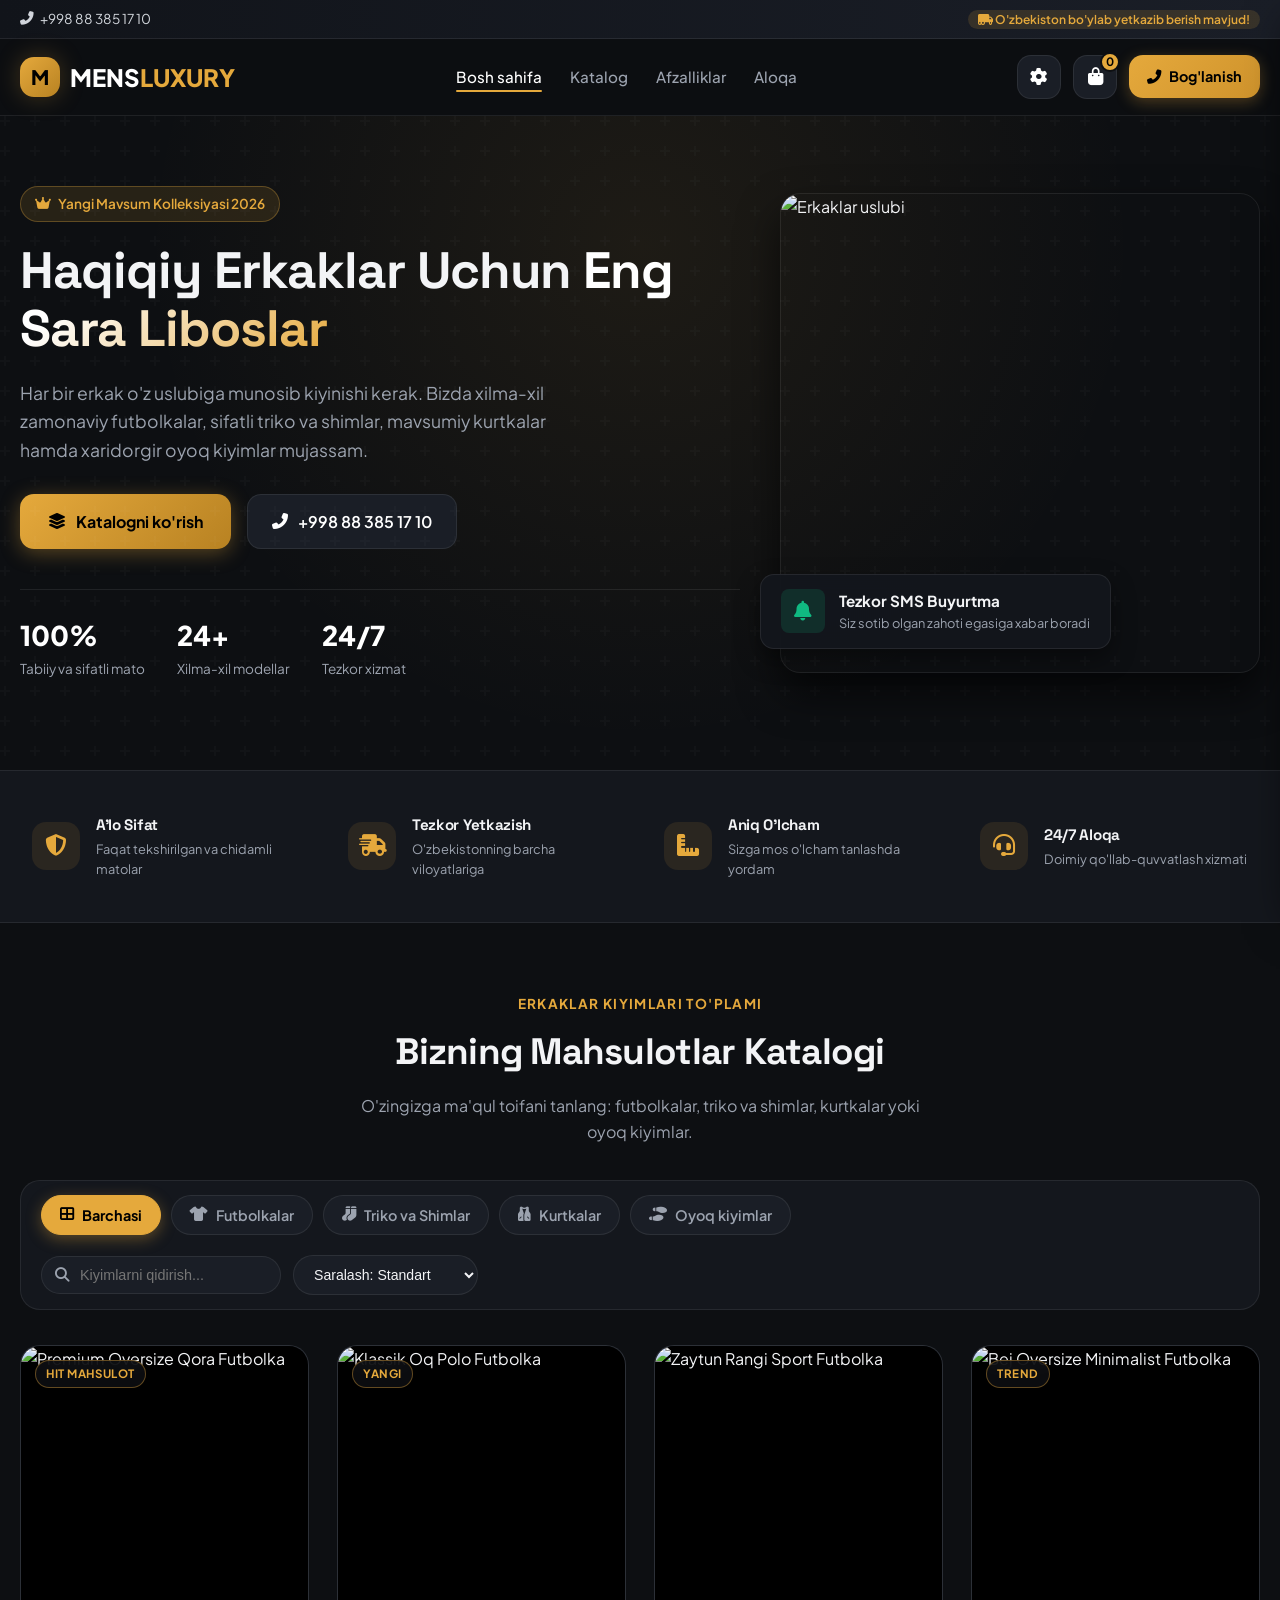
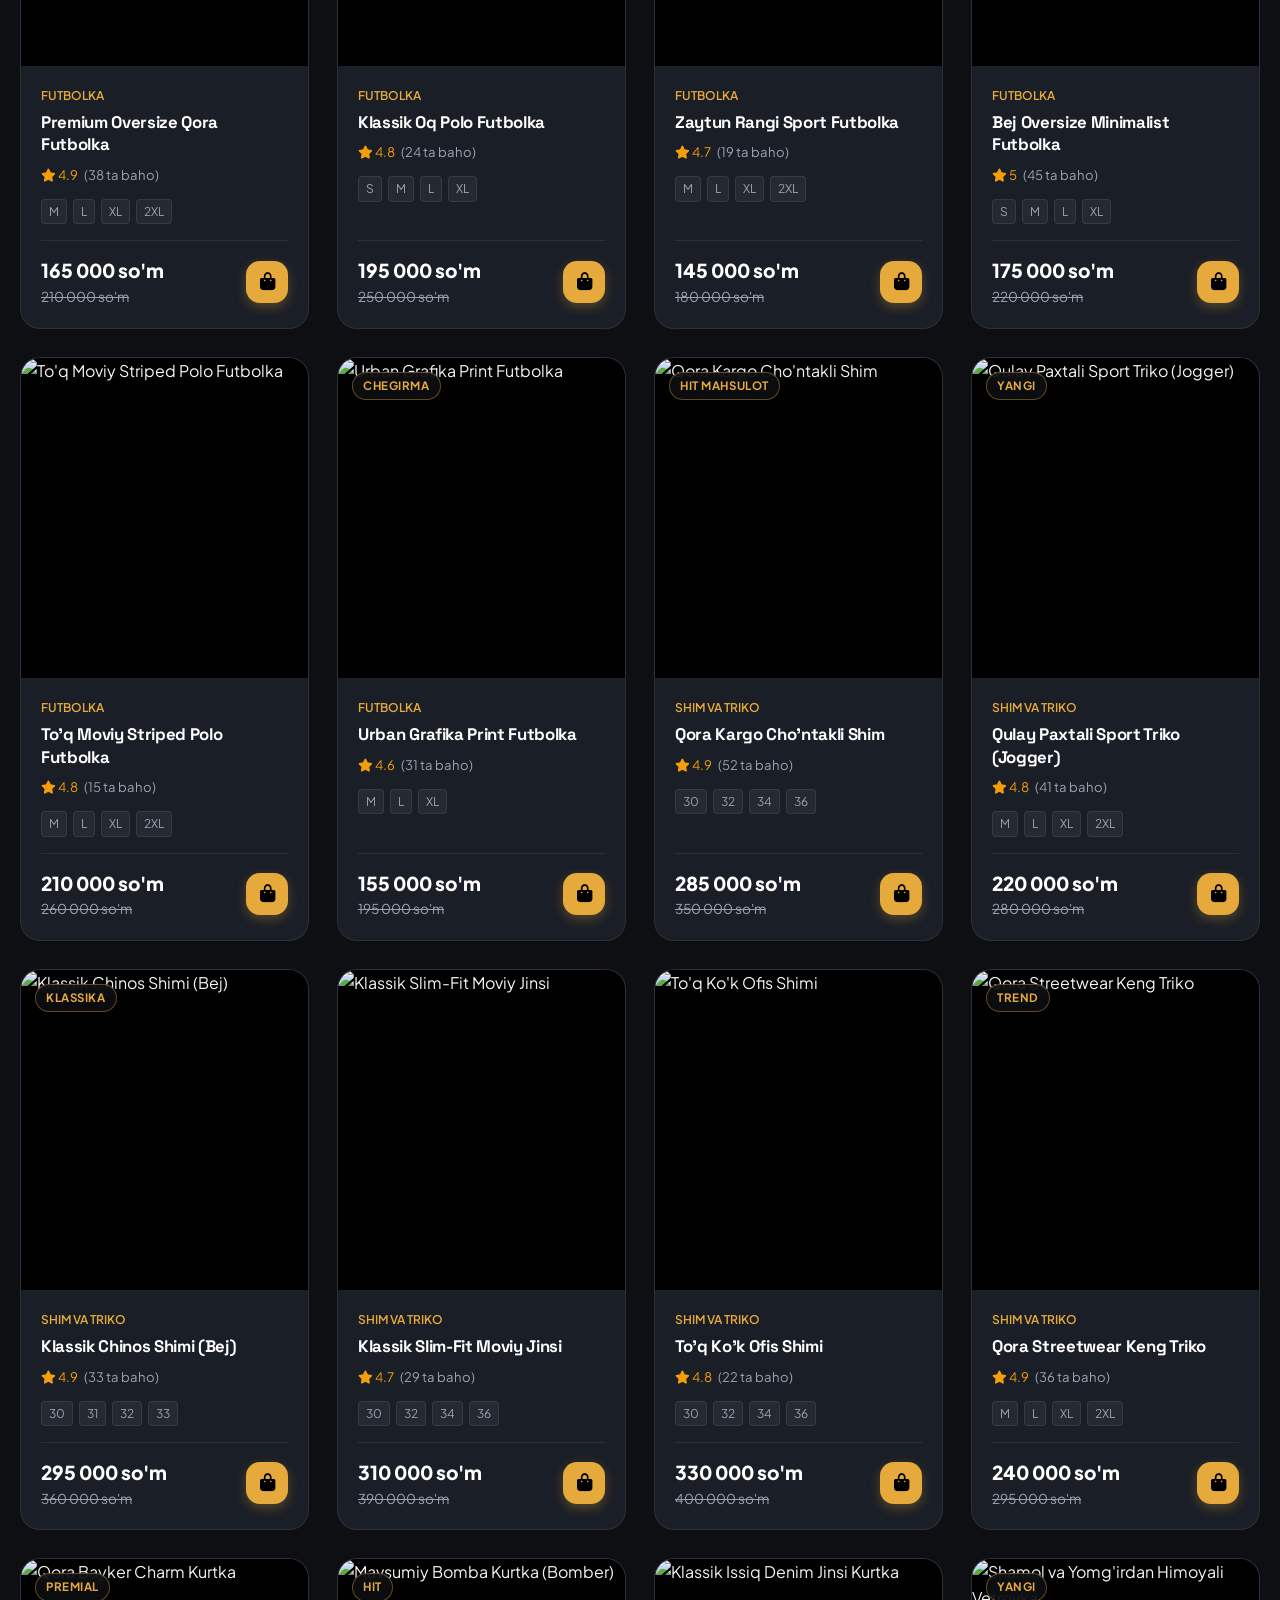
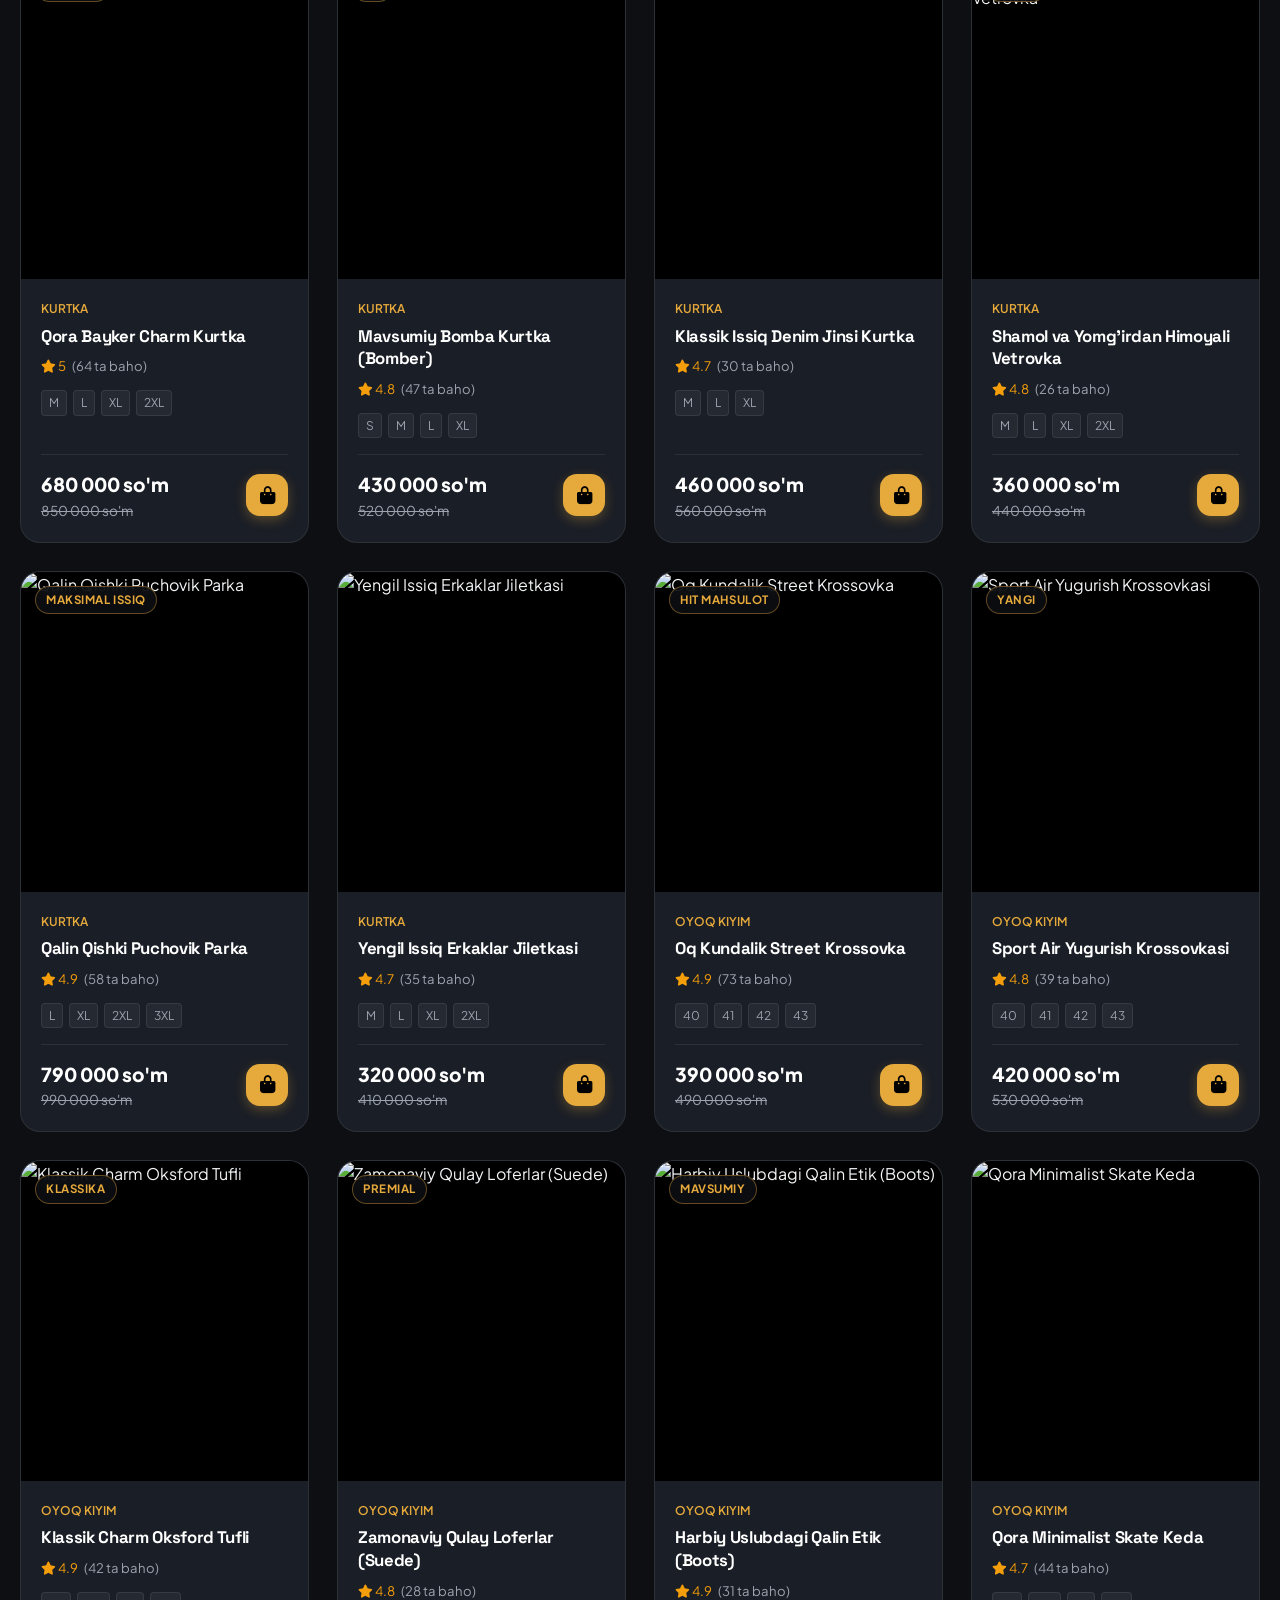
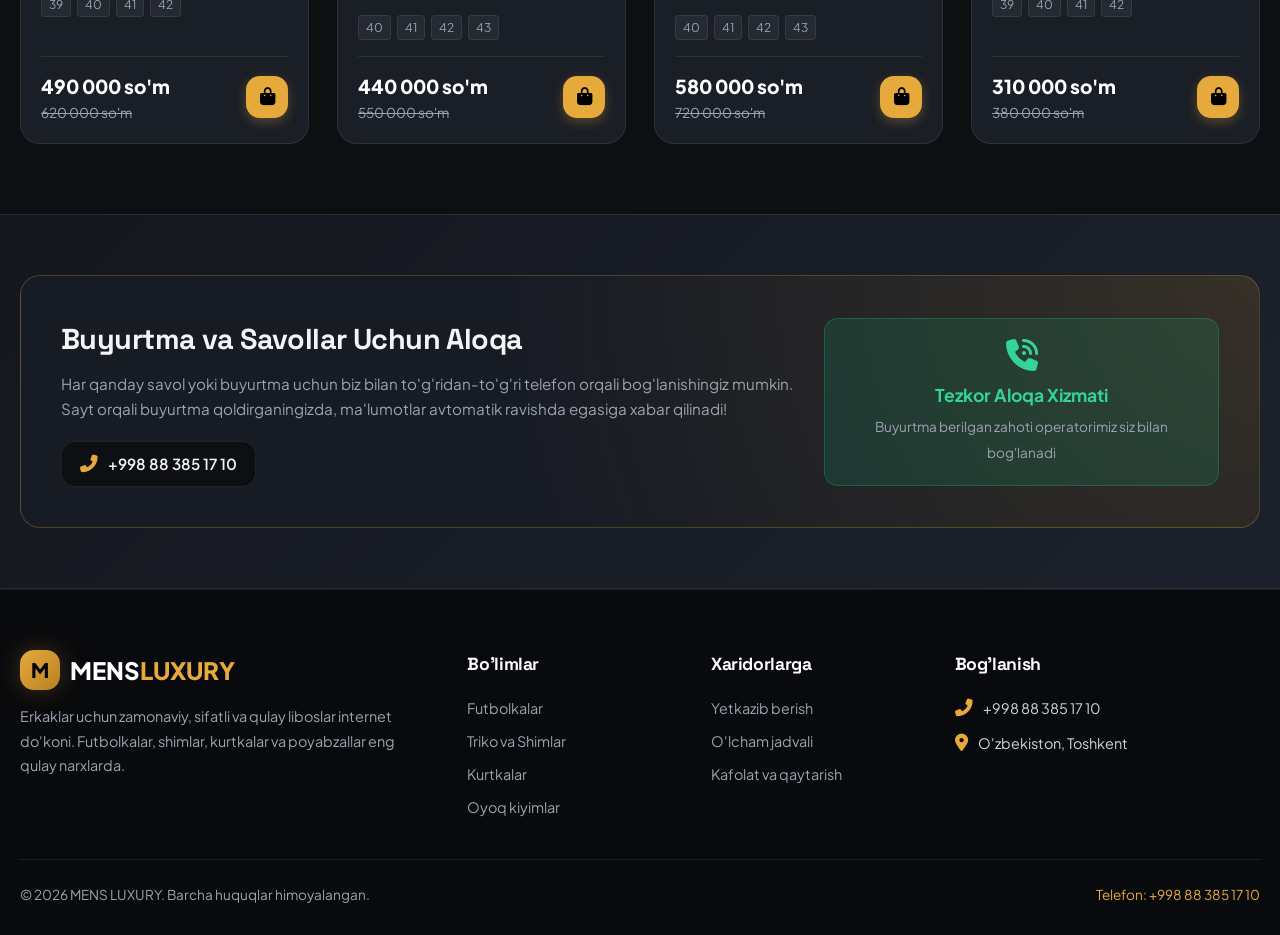
==== commit 3b5f06e3: "Remove telegram links completely" ====
--- a/index.html
+++ b/index.html
@@ -21,9 +21,6 @@
         <a href="tel:+998883851710" class="topbar-item">
           <i class="fas fa-phone-alt"></i> +998 88 385 17 10
         </a>
-        <a href="https://t.me/Lukhmonjonov_10" target="_blank" class="topbar-item">
-          <i class="fab fa-telegram-plane"></i> @Lukhmonjonov_10
-        </a>
       </div>
       <div>
         <span class="topbar-badge">
@@ -52,7 +49,7 @@
 
       <div class="header-actions">
         <!-- Telegram Bot sozlash (Admin/Ega uchun) -->
-        <button id="btnOpenBotSettings" class="btn-icon" title="Telegram SMS sozlamasi">
+        <button id="btnOpenBotSettings" class="btn-icon" title="SMS sozlamasi">
           <i class="fas fa-cog"></i>
         </button>
 
@@ -62,10 +59,10 @@
           <span class="cart-badge cart-count">0</span>
         </button>
 
-        <!-- To'g'ridan-to'g'ri qo'ng'iroq / Telegram -->
-        <a href="https://t.me/Lukhmonjonov_10" target="_blank" class="btn-header-cta">
-          <i class="fab fa-telegram-plane"></i>
-          <span>Telegram</span>
+        <!-- To'g'ridan-to'g'ri qo'ng'iroq -->
+        <a href="tel:+998883851710" class="btn-header-cta">
+          <i class="fas fa-phone-alt"></i>
+          <span>Bog'lanish</span>
         </a>
       </div>
     </div>
@@ -149,10 +146,10 @@
           </div>
         </div>
         <div class="feature-box">
-          <div class="feature-icon"><i class="fab fa-telegram-plane"></i></div>
+          <div class="feature-icon"><i class="fas fa-headset"></i></div>
           <div class="feature-info">
-            <h4>To'g'ridan-to'g'ri Aloqa</h4>
-            <p>Doimiy @Lukhmonjonov_10 xizmati</p>
+            <h4>24/7 Aloqa</h4>
+            <p>Doimiy qo'llab-quvvatlash xizmati</p>
           </div>
         </div>
       </div>
@@ -219,23 +216,20 @@
         <div class="notice-content">
           <h3>Buyurtma va Savollar Uchun Aloqa</h3>
           <p>
-            Har qanday savol yoki to'g'ridan-to'g'ri buyurtma uchun biz bilan telefon yoki Telegram orqali bog'lanishingiz mumkin. Sayt orqali buyurtma qilganingizda, ma'lumotlar avtomatik ravishda egasiga xabar qilinadi!
+            Har qanday savol yoki buyurtma uchun biz bilan to'g'ridan-to'g'ri telefon orqali bog'lanishingiz mumkin. Sayt orqali buyurtma qoldirganingizda, ma'lumotlar avtomatik ravishda egasiga xabar qilinadi!
           </p>
           <div class="notice-contacts">
             <a href="tel:+998883851710" class="contact-chip">
               <i class="fas fa-phone-alt"></i> +998 88 385 17 10
             </a>
-            <a href="https://t.me/Lukhmonjonov_10" target="_blank" class="contact-chip">
-              <i class="fab fa-telegram-plane"></i> @Lukhmonjonov_10
-            </a>
           </div>
         </div>
 
         <div>
           <div class="notice-status-badge">
-            <i class="fas fa-paper-plane"></i>
-            <strong>Avtomatik SMS / Xabarnoma</strong>
-            <span>Kim buyurtma bersa, ma'lumotlar zudlik bilan Telegramga yetkaziladi</span>
+            <i class="fas fa-phone-volume"></i>
+            <strong>Tezkor Aloqa Xizmati</strong>
+            <span>Buyurtma berilgan zahoti operatorimiz siz bilan bog'lanadi</span>
           </div>
         </div>
       </div>
@@ -283,10 +277,6 @@
               <a href="tel:+998883851710">+998 88 385 17 10</a>
             </div>
             <div class="footer-contact-item">
-              <i class="fab fa-telegram-plane"></i>
-              <a href="https://t.me/Lukhmonjonov_10" target="_blank">@Lukhmonjonov_10</a>
-            </div>
-            <div class="footer-contact-item">
               <i class="fas fa-map-marker-alt"></i>
               <span>O'zbekiston, Toshkent</span>
             </div>
@@ -297,7 +287,7 @@
       <div class="footer-bottom">
         <div>&copy; 2026 MENS LUXURY. Barcha huquqlar himoyalangan.</div>
         <div style="color: var(--accent-gold);">
-          Telefon: +998 88 385 17 10 | Telegram: @Lukhmonjonov_10
+          Telefon: +998 88 385 17 10
         </div>
       </div>
     </div>
@@ -393,12 +383,12 @@
   <div class="modal" id="botSettingsModal">
     <div class="modal-content">
       <div class="modal-header">
-        <h3><i class="fab fa-telegram-plane" style="color: var(--accent-gold);"></i> Telegram SMS/Xabar Sozlamasi</h3>
+        <h3><i class="fas fa-bell" style="color: var(--accent-gold);"></i> Bildirishnoma / Bot Sozlamasi</h3>
         <button class="btn-close" id="btnCloseBotSettings">&times;</button>
       </div>
       <div class="modal-body">
         <p style="font-size: 0.88rem; color: var(--text-muted); margin-bottom: 16px;">
-          Har bir yangi buyurtma sizning Telegramingizga avtomatik yetib kelishi uchun Bot token va Chat ID ni kiriting (yoki bo'sh qoldirsangiz xaridor to'g'ridan-to'g'ri @Lukhmonjonov_10 lichkangizga yuboradi).
+          Har bir yangi buyurtma sizga avtomatik yetib kelishi uchun Bot token va Chat ID ni kiriting.
         </p>
 
         <form id="botSettingsForm">
@@ -422,6 +412,31 @@
 
   <!-- Toast xabarnomalar qutisi -->
   <div class="toast-container" id="toastContainer"></div>
+
+  <!-- Mobil Qurilmalar Uchun Pastki Qulay Menyu (Bottom Navigation) -->
+  <nav class="mobile-bottom-nav">
+    <a href="#hero" class="mobile-nav-item active">
+      <i class="fas fa-home"></i>
+      <span>Bosh sahifa</span>
+    </a>
+    <a href="#catalog" class="mobile-nav-item">
+      <i class="fas fa-tshirt"></i>
+      <span>Katalog</span>
+    </a>
+    <a href="javascript:void(0)" class="mobile-nav-item" onclick="openCart()">
+      <i class="fas fa-shopping-bag"></i>
+      <span>Savatcha</span>
+      <span class="mobile-cart-badge cart-count">0</span>
+    </a>
+    <a href="tel:+998883851710" class="mobile-nav-item">
+      <i class="fas fa-phone-alt"></i>
+      <span>Qo'ng'iroq</span>
+    </a>
+    <a href="#contact" class="mobile-nav-item">
+      <i class="fas fa-headset"></i>
+      <span>Aloqa</span>
+    </a>
+  </nav>
 
   <!-- Footer orqali filtrlash yordamchisi -->
   <script>
--- a/css/style.css
+++ b/css/style.css
@@ -1264,24 +1264,66 @@
   .nav-links {
     display: none;
   }
-  .btn-header-cta span {
-    display: none;
+  .btn-header-cta {
+    padding: 8px 12px;
+  }
+  .hero {
+    padding: 35px 0 50px;
   }
   .hero-title {
-    font-size: 2.3rem;
+    font-size: 2.1rem;
+    line-height: 1.2;
+  }
+  .hero-desc {
+    font-size: 0.95rem;
+  }
+  .hero-card-img {
+    height: 320px;
+  }
+  .hero-floating-card {
+    left: 10px;
+    bottom: 10px;
+    padding: 10px 14px;
   }
   .features-grid {
     grid-template-columns: 1fr;
+    gap: 12px;
   }
   .footer-grid {
     grid-template-columns: 1fr;
+    gap: 28px;
   }
   .topbar-content {
     justify-content: center;
+    gap: 8px;
+  }
+  .topbar-item {
+    font-size: 0.8rem;
   }
   .shop-toolbar {
     flex-direction: column;
     align-items: stretch;
+    padding: 12px;
+  }
+  .category-tabs {
+    overflow-x: auto;
+    flex-wrap: nowrap;
+    -webkit-overflow-scrolling: touch;
+    padding-bottom: 6px;
+    width: 100%;
+  }
+  .category-tabs::-webkit-scrollbar {
+    height: 4px;
+  }
+  .category-tabs::-webkit-scrollbar-thumb {
+    background: rgba(229, 169, 60, 0.3);
+    border-radius: 4px;
+  }
+  .cat-btn {
+    white-space: nowrap;
+    flex-shrink: 0;
+    padding: 8px 14px;
+    font-size: 0.85rem;
   }
   .search-box {
     width: 100%;
@@ -1289,4 +1331,123 @@
   .cart-drawer {
     max-width: 100%;
   }
-}
+  .notice-card {
+    padding: 24px;
+  }
+  .notice-content h3 {
+    font-size: 1.4rem;
+  }
+  .modal-content {
+    margin: 10px;
+    max-height: 94vh;
+  }
+  .modal-body {
+    padding: 16px;
+  }
+  
+  /* Telefondan kirganda tovarlar 2 ustunda chiroyli chiqadi */
+  .products-grid {
+    grid-template-columns: repeat(2, 1fr);
+    gap: 12px;
+  }
+  .product-img-wrapper {
+    height: 190px;
+  }
+  .product-info {
+    padding: 12px;
+  }
+  .product-name {
+    font-size: 0.9rem;
+    margin-bottom: 4px;
+  }
+  .price-current {
+    font-size: 1rem;
+  }
+  .price-old {
+    font-size: 0.75rem;
+  }
+  .product-sizes-tags {
+    margin-bottom: 8px;
+    gap: 4px;
+  }
+  .size-tag {
+    font-size: 0.65rem;
+    padding: 1px 4px;
+  }
+  .btn-add-cart {
+    width: 36px;
+    height: 36px;
+    font-size: 0.95rem;
+  }
+  .product-badge {
+    top: 8px;
+    left: 8px;
+    font-size: 0.65rem;
+    padding: 2px 6px;
+  }
+  .quick-view-btn {
+    display: none; /* Telefondan to'g'ridan-to'g'ri kartani bosganda yoki savatga qo'shadi */
+  }
+
+  /* Telefondagi pastki qotirilgan menyu (Bottom Nav) */
+  body {
+    padding-bottom: 70px;
+  }
+  .mobile-bottom-nav {
+    display: flex !important;
+  }
+}
+
+/* ==================== MOBIL PASTKI BAR ==================== */
+.mobile-bottom-nav {
+  display: none;
+  position: fixed;
+  bottom: 0;
+  left: 0;
+  right: 0;
+  height: 64px;
+  background: rgba(13, 15, 18, 0.96);
+  backdrop-filter: blur(16px);
+  -webkit-backdrop-filter: blur(16px);
+  border-top: 1px solid var(--border-color);
+  z-index: 150;
+  justify-content: space-around;
+  align-items: center;
+  padding: 0 10px;
+}
+.mobile-nav-item {
+  display: flex;
+  flex-direction: column;
+  align-items: center;
+  justify-content: center;
+  gap: 3px;
+  color: var(--text-muted);
+  font-size: 0.72rem;
+  font-weight: 600;
+  position: relative;
+  flex: 1;
+  text-align: center;
+  padding: 6px 0;
+}
+.mobile-nav-item i {
+  font-size: 1.15rem;
+}
+.mobile-nav-item.active, .mobile-nav-item:hover {
+  color: var(--accent-gold);
+}
+.mobile-cart-badge {
+  position: absolute;
+  top: 2px;
+  right: calc(50% - 18px);
+  background: var(--accent-gold);
+  color: #000;
+  font-size: 0.68rem;
+  font-weight: 800;
+  width: 18px;
+  height: 18px;
+  border-radius: var(--radius-full);
+  display: flex;
+  align-items: center;
+  justify-content: center;
+}
+
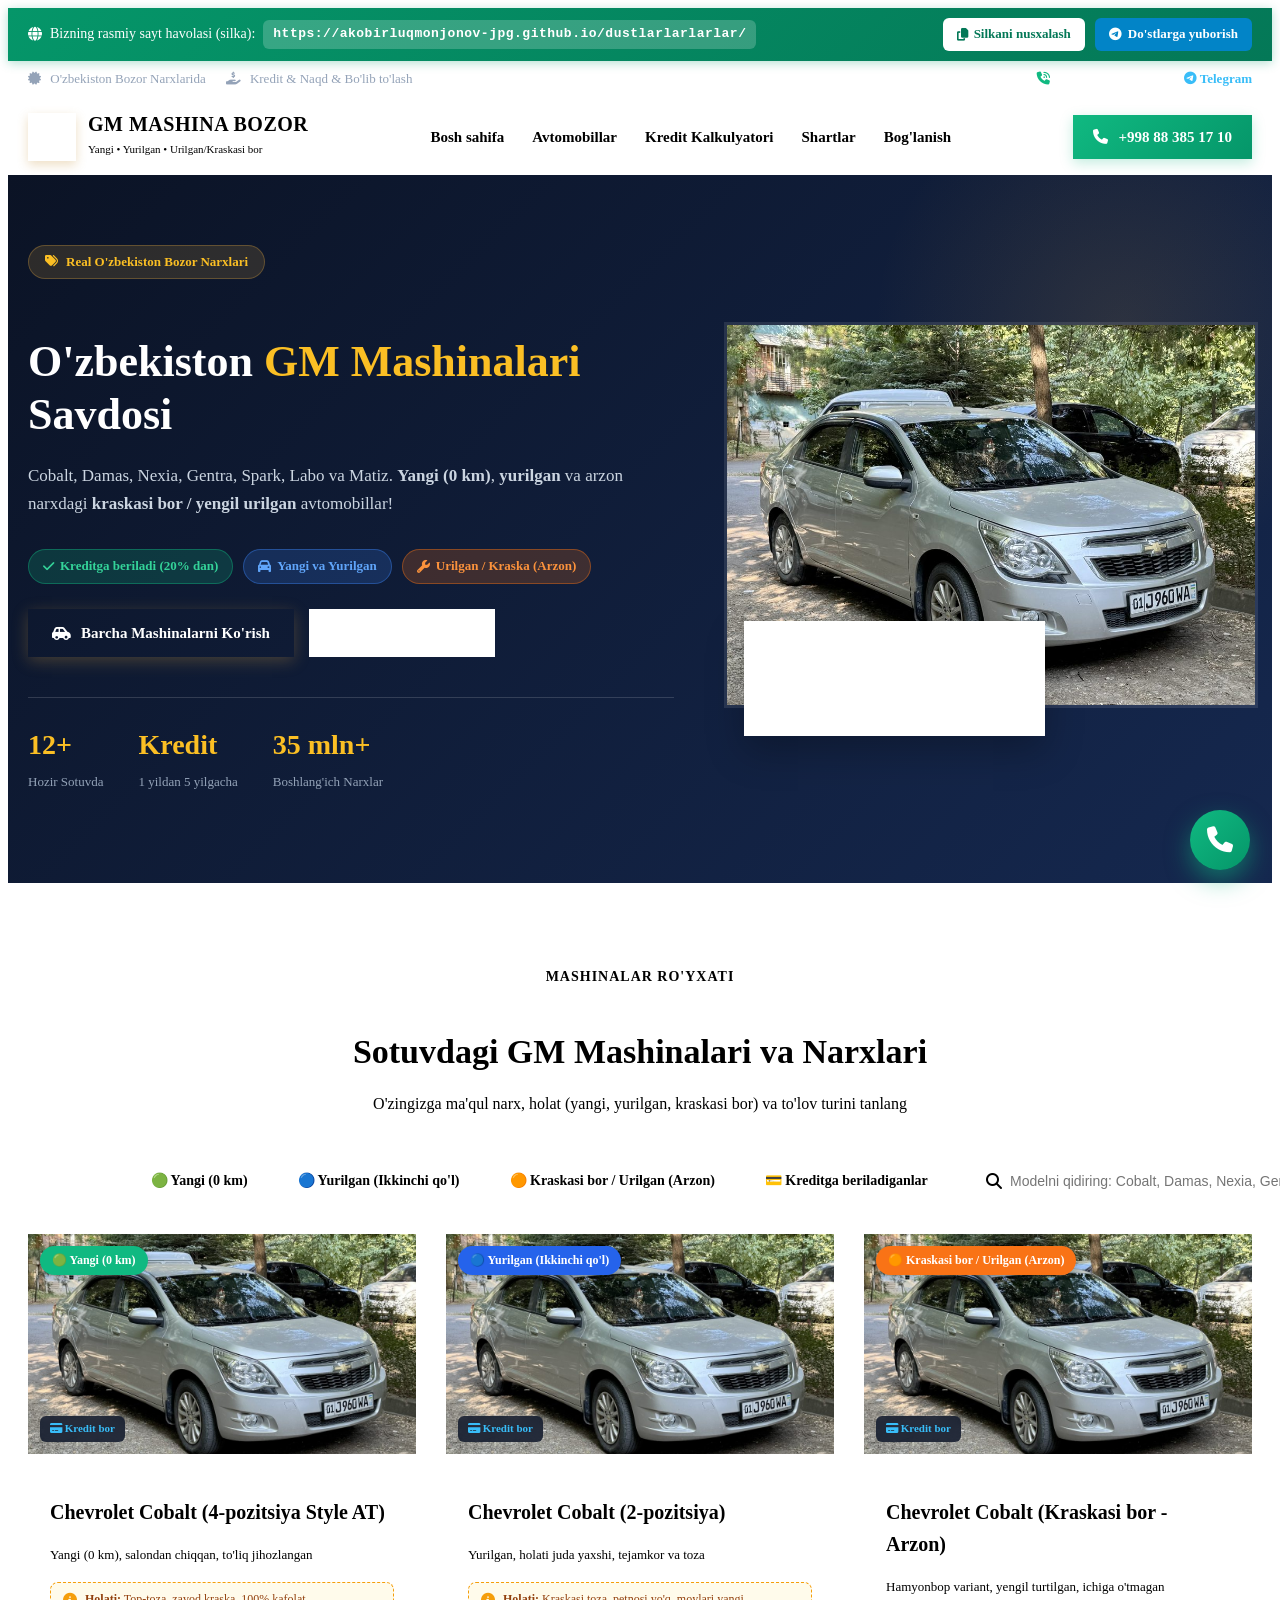
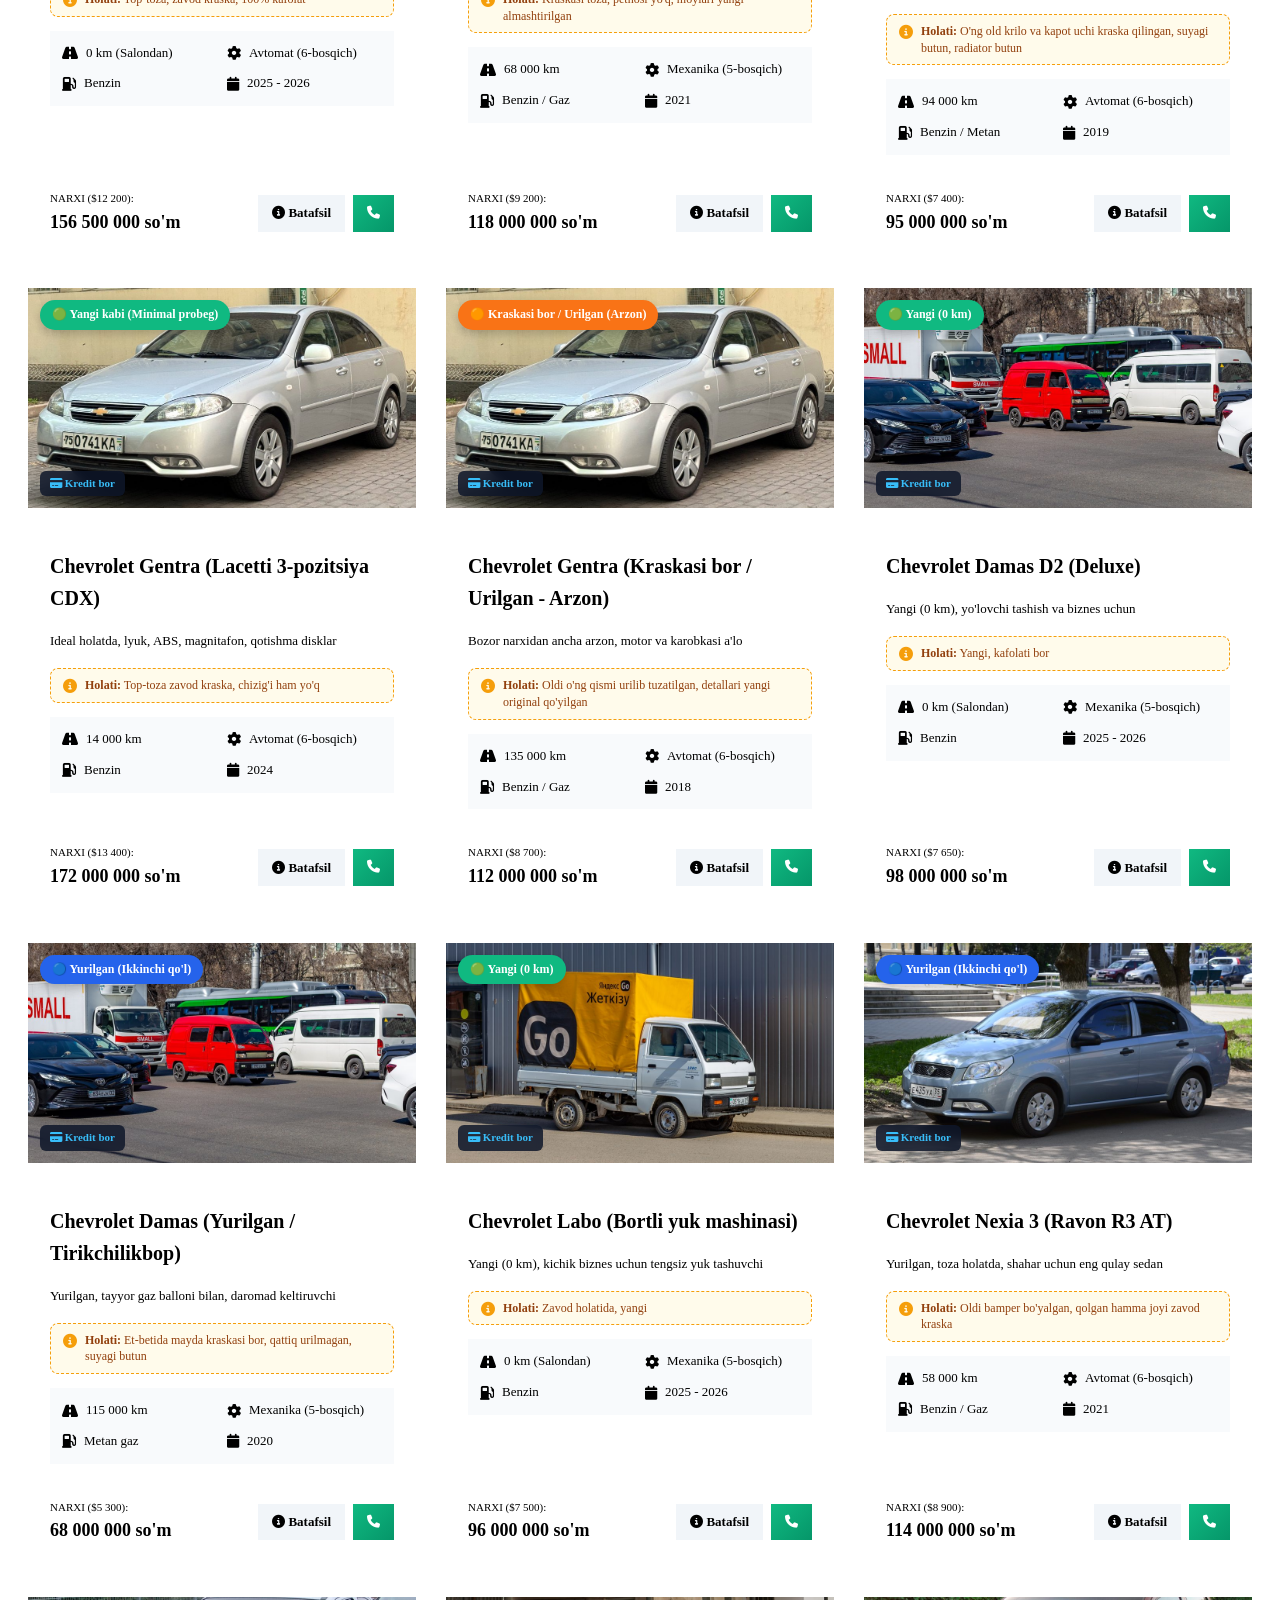
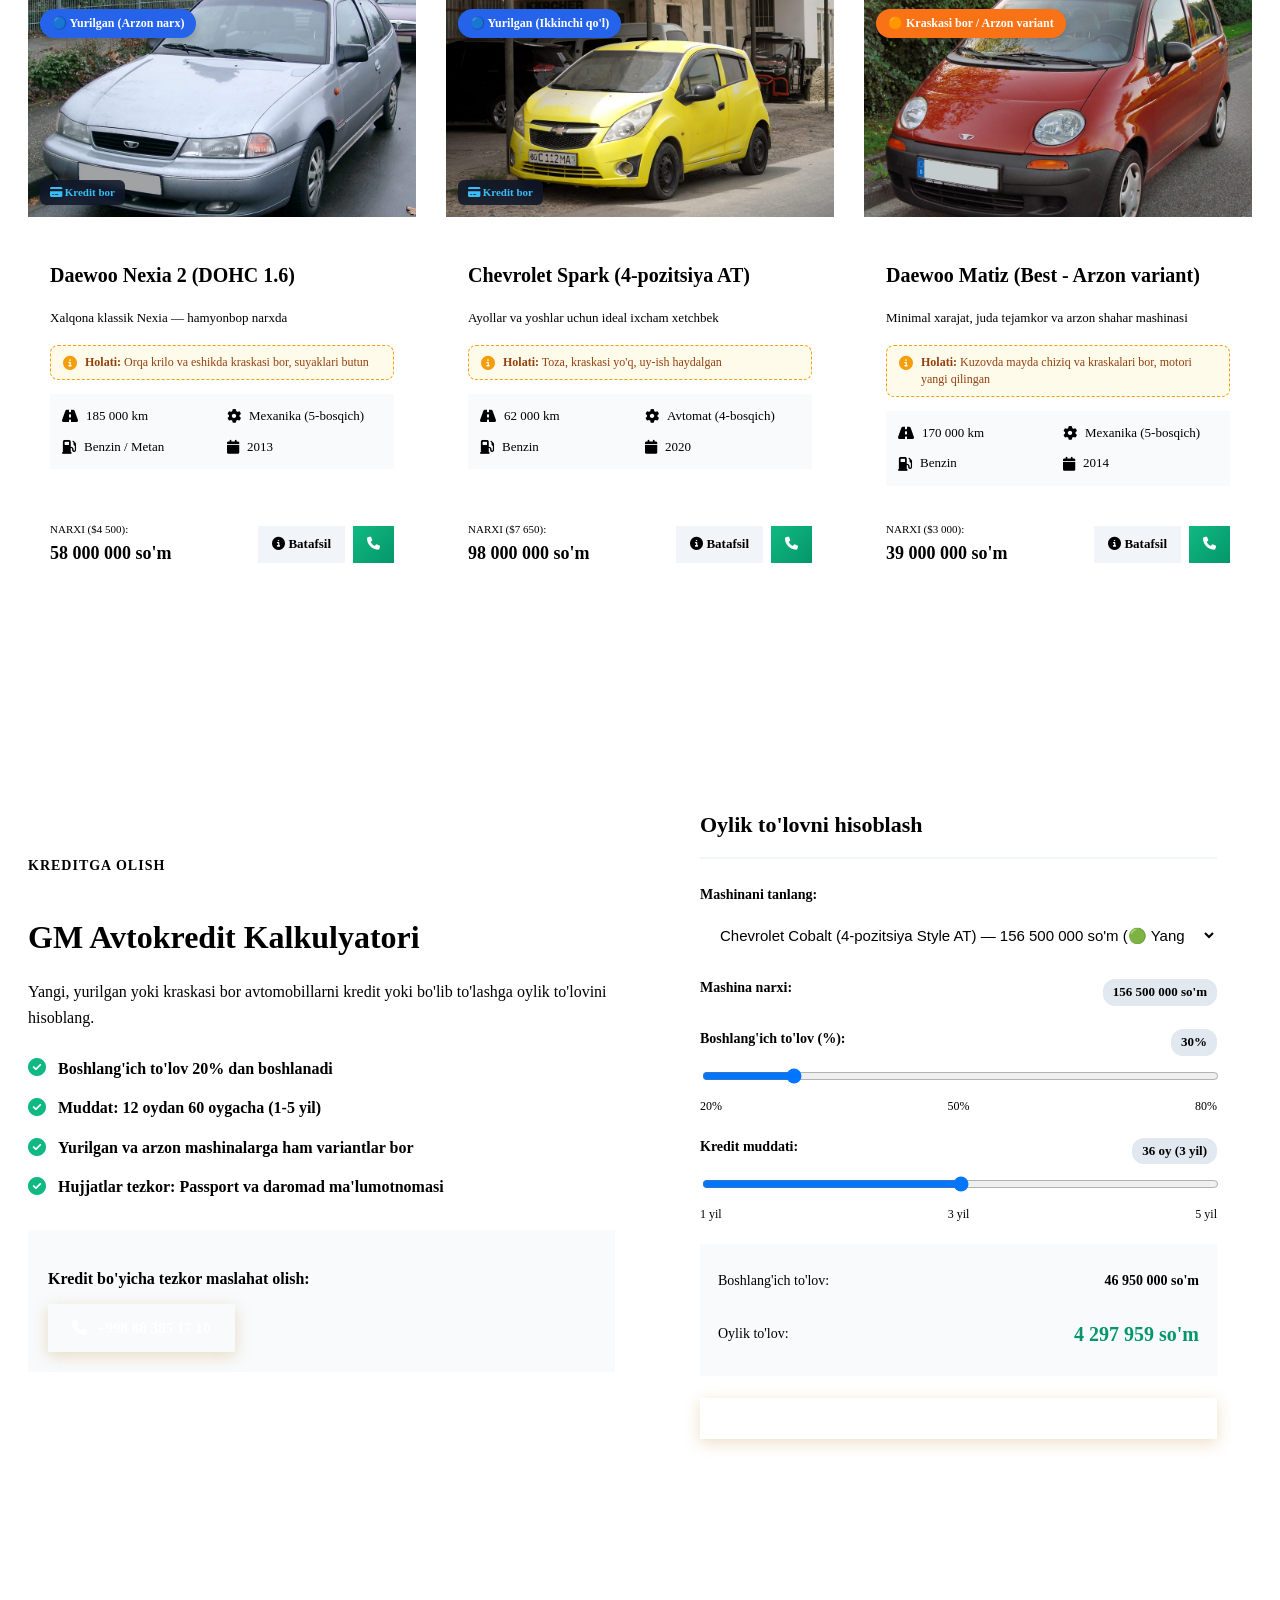
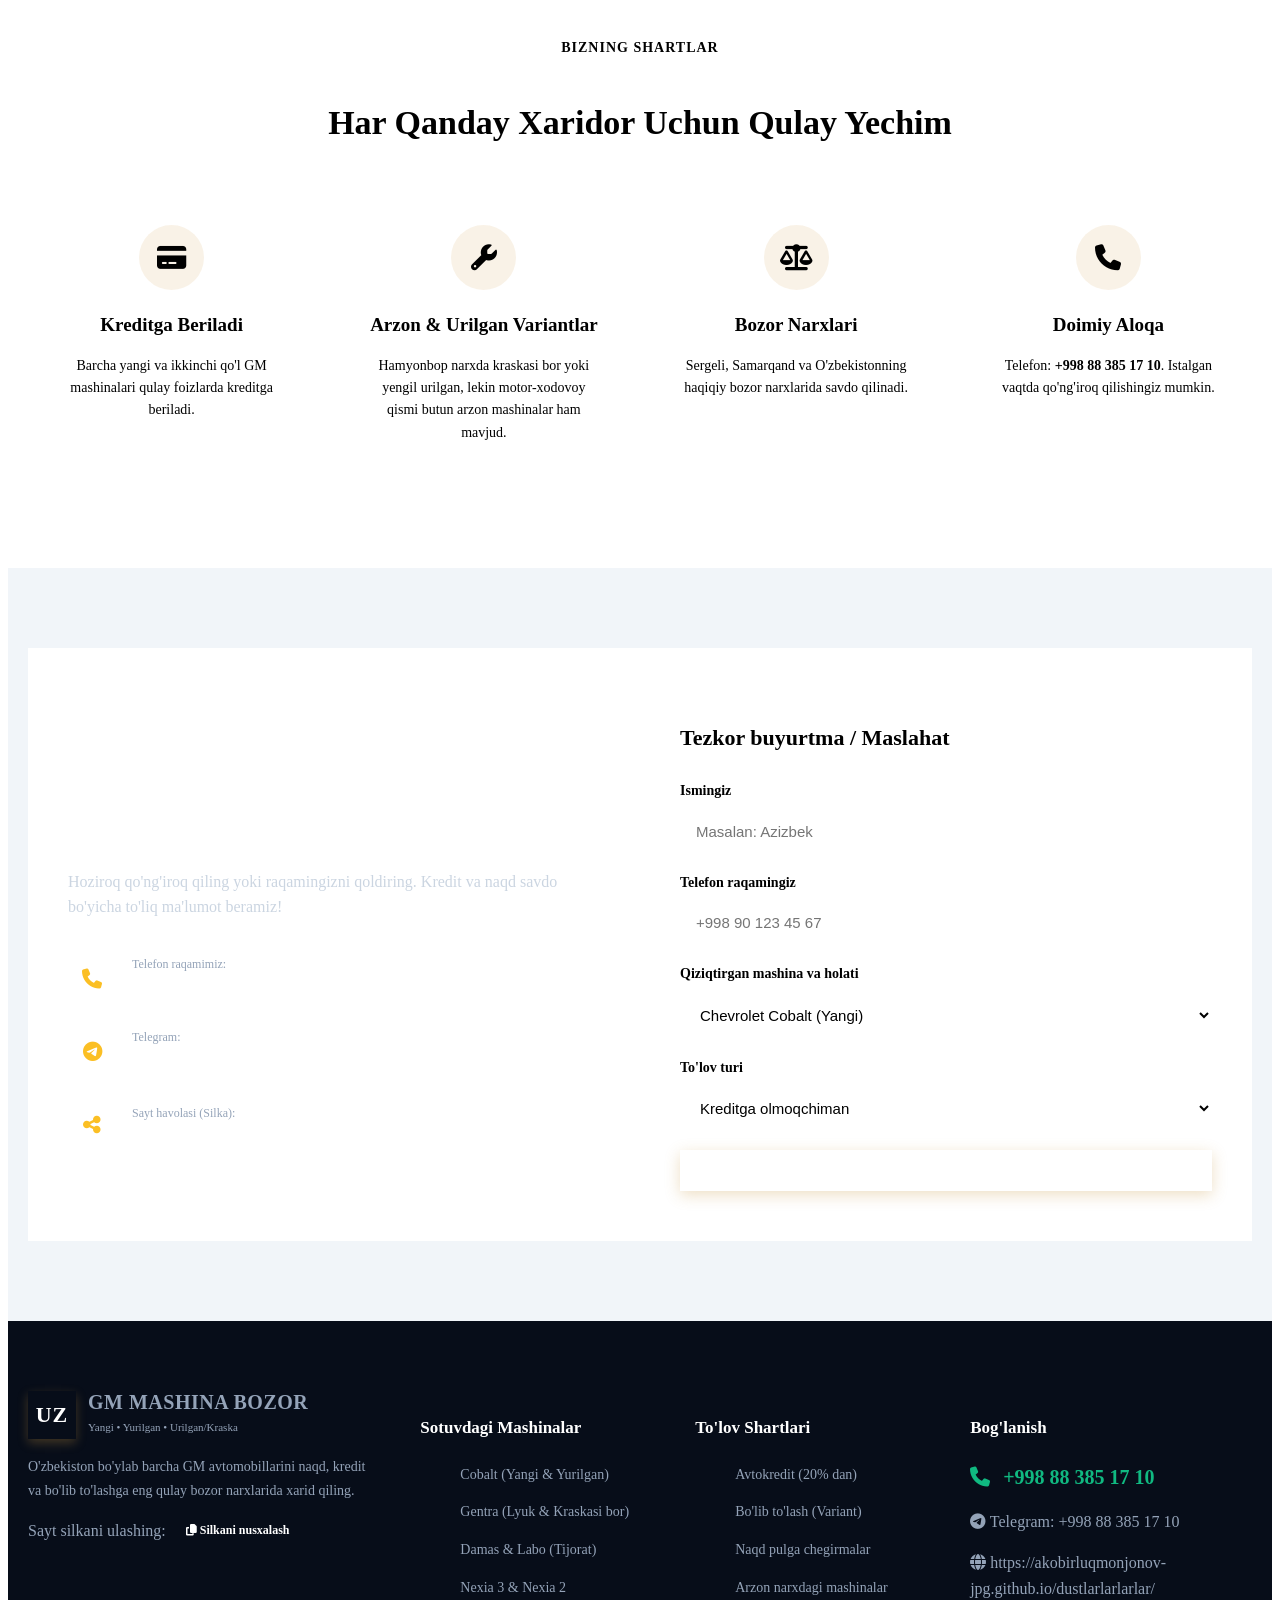
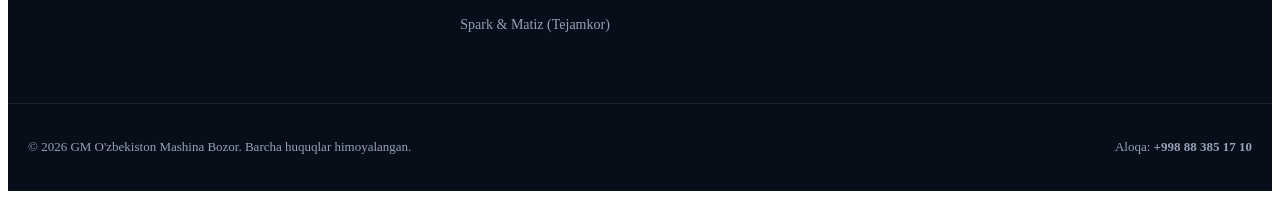
==== commit 37249a57: "Add genuine Uzbek GM car images and update car catalog" ====
--- a/index.html
+++ b/index.html
@@ -1,455 +1,473 @@
 <!DOCTYPE html>
 <html lang="uz">
 <head>
-  <meta charset="UTF-8">
-  <meta name="viewport" content="width=device-width, initial-scale=1.0">
-  <title>MENS LUXURY - Zamonaviy Erkaklar Kiyimlari Do'koni</title>
-  <meta name="description" content="Eng sara erkaklar kiyimlari: zamonaviy futbolkalar, triko va shimlar, kurtkalar hamda sifatli oyoq kiyimlar. O'zbekiston bo'ylab tez yetkazib berish.">
-  
-  <!-- Font Awesome Ikonkalari -->
-  <link rel="stylesheet" href="https://cdnjs.cloudflare.com/ajax/libs/font-awesome/6.4.0/css/all.min.css">
-  
-  <!-- Maxsus CSS -->
-  <link rel="stylesheet" href="css/style.css">
+    <meta charset="UTF-8">
+    <meta name="viewport" content="width=device-width, initial-scale=1.0">
+    <title>GM O'zbekiston - Mashina Bozor (Yangi, Yurilgan, Kraskasi bor)</title>
+    <link rel="stylesheet" href="style.css">
+    <!-- Font Awesome Icons -->
+    <link rel="stylesheet" href="https://cdnjs.cloudflare.com/ajax/libs/font-awesome/6.4.0/css/all.min.css">
+    <!-- Google Fonts -->
+    <link href="https://fonts.googleapis.com/css2?family=Plus+Jakarta+Sans:wght@300;400;500;600;700;800&display=swap" rel="stylesheet">
 </head>
 <body>
 
-  <!-- ==================== TOP BAR ==================== -->
-  <div class="topbar">
-    <div class="container topbar-content">
-      <div class="topbar-contact">
-        <a href="tel:+998883851710" class="topbar-item">
-          <i class="fas fa-phone-alt"></i> +998 88 385 17 10
-        </a>
-      </div>
-      <div>
-        <span class="topbar-badge">
-          <i class="fas fa-truck-moving"></i> O'zbekiston bo'ylab yetkazib berish mavjud!
-        </span>
-      </div>
+    <!-- Havola (Silka) va Ulashish paneli -->
+    <div class="site-link-banner">
+        <div class="container site-link-content">
+            <div class="link-label">
+                <i class="fa-solid fa-globe"></i>
+                <span>Bizning rasmiy sayt havolasi (silka):</span>
+                <strong id="liveUrlText">https://akobirluqmonjonov-jpg.github.io/dustlarlarlarlar/</strong>
+            </div>
+            <div class="link-buttons">
+                <button class="btn-copy-link" onclick="copySiteLink()">
+                    <i class="fa-solid fa-copy"></i> Silkani nusxalash
+                </button>
+                <a href="https://t.me/share/url?url=https://akobirluqmonjonov-jpg.github.io/dustlarlarlarlar/&text=GM+Uzbekistan+mashinalar+bozori.+Kreditga+ham+beriladi.+Yangi,+yurilgan+va+urilgan+moshinalar!" target="_blank" class="btn-telegram-share">
+                    <i class="fa-brands fa-telegram"></i> Do'stlarga yuborish
+                </a>
+            </div>
+        </div>
     </div>
-  </div>
-
-  <!-- ==================== ASOSIY HEADER ==================== -->
-  <header class="header">
-    <div class="container header-wrapper">
-      <a href="#" class="logo">
-        <div class="logo-icon">M</div>
-        <div>MENS<span>LUXURY</span></div>
-      </a>
-
-      <nav>
-        <ul class="nav-links">
-          <li><a href="#hero" class="nav-link active">Bosh sahifa</a></li>
-          <li><a href="#catalog" class="nav-link">Katalog</a></li>
-          <li><a href="#features" class="nav-link">Afzalliklar</a></li>
-          <li><a href="#contact" class="nav-link">Aloqa</a></li>
-        </ul>
-      </nav>
-
-      <div class="header-actions">
-        <!-- Telegram Bot sozlash (Admin/Ega uchun) -->
-        <button id="btnOpenBotSettings" class="btn-icon" title="SMS sozlamasi">
-          <i class="fas fa-cog"></i>
-        </button>
-
-        <!-- Savatcha tugmasi -->
-        <button id="btnOpenCart" class="btn-icon" title="Savatcha">
-          <i class="fas fa-shopping-bag"></i>
-          <span class="cart-badge cart-count">0</span>
-        </button>
-
-        <!-- To'g'ridan-to'g'ri qo'ng'iroq -->
-        <a href="tel:+998883851710" class="btn-header-cta">
-          <i class="fas fa-phone-alt"></i>
-          <span>Bog'lanish</span>
-        </a>
-      </div>
+
+    <!-- Yuqori qator (Top Bar) -->
+    <div class="top-bar">
+        <div class="container top-bar-content">
+            <div class="top-info">
+                <span><i class="fa-solid fa-certificate"></i> O'zbekiston Bozor Narxlarida</span>
+                <span><i class="fa-solid fa-hand-holding-dollar"></i> Kredit & Naqd & Bo'lib to'lash</span>
+            </div>
+            <div class="top-contacts">
+                <a href="tel:+998883851710" class="phone-link">
+                    <i class="fa-solid fa-phone-volume"></i> +998 88 385 17 10
+                </a>
+                <a href="https://t.me/+998883851710" target="_blank" class="social-top"><i class="fa-brands fa-telegram"></i> Telegram</a>
+            </div>
+        </div>
     </div>
-  </header>
-
-  <!-- ==================== HERO SECTION ==================== -->
-  <section class="hero" id="hero">
-    <div class="container hero-grid">
-      <div>
-        <div class="hero-tag">
-          <i class="fas fa-crown"></i> Yangi Mavsum Kolleksiyasi 2026
-        </div>
-        <h1 class="hero-title">
-          Haqiqiy Erkaklar Uchun <span>Eng Sara Liboslar</span>
-        </h1>
-        <p class="hero-desc">
-          Har bir erkak o'z uslubiga munosib kiyinishi kerak. Bizda xilma-xil zamonaviy futbolkalar, sifatli triko va shimlar, mavsumiy kurtkalar hamda xaridorgir oyoq kiyimlar mujassam.
-        </p>
-        <div class="hero-buttons">
-          <a href="#catalog" class="btn-primary">
-            <i class="fas fa-layer-group"></i> Katalogni ko'rish
-          </a>
-          <a href="tel:+998883851710" class="btn-secondary">
-            <i class="fas fa-phone-alt"></i> +998 88 385 17 10
-          </a>
-        </div>
-        <div class="hero-stats">
-          <div>
-            <div class="stat-num">100%</div>
-            <div class="stat-label">Tabiiy va sifatli mato</div>
-          </div>
-          <div>
-            <div class="stat-num">24+</div>
-            <div class="stat-label">Xilma-xil modellar</div>
-          </div>
-          <div>
-            <div class="stat-num">24/7</div>
-            <div class="stat-label">Tezkor xizmat</div>
-          </div>
-        </div>
-      </div>
-
-      <div class="hero-image-wrapper">
-        <img src="https://images.unsplash.com/photo-1507679799987-c73779587ccf?w=900&auto=format&fit=crop&q=80" alt="Erkaklar uslubi" class="hero-card-img" />
-        <div class="hero-floating-card">
-          <div class="hero-floating-icon">
-            <i class="fas fa-bell"></i>
-          </div>
-          <div>
-            <div style="font-weight: 700; font-size: 0.95rem;">Tezkor SMS Buyurtma</div>
-            <div style="font-size: 0.8rem; color: var(--text-muted);">Siz sotib olgan zahoti egasiga xabar boradi</div>
-          </div>
-        </div>
-      </div>
+
+    <!-- Navigatsiya -->
+    <header class="main-header">
+        <div class="container nav-container">
+            <a href="#" class="logo">
+                <div class="logo-badge">UZ</div>
+                <div class="logo-text">
+                    <span class="logo-title">GM MASHINA BOZOR</span>
+                    <span class="logo-sub">Yangi • Yurilgan • Urilgan/Kraskasi bor</span>
+                </div>
+            </a>
+
+            <nav class="nav-menu" id="navMenu">
+                <a href="#home" class="nav-link active">Bosh sahifa</a>
+                <a href="#cars" class="nav-link">Avtomobillar</a>
+                <a href="#calculator" class="nav-link">Kredit Kalkulyatori</a>
+                <a href="#advantages" class="nav-link">Shartlar</a>
+                <a href="#contact" class="nav-link">Bog'lanish</a>
+            </nav>
+
+            <div class="header-action">
+                <a href="tel:+998883851710" class="btn btn-call">
+                    <i class="fa-solid fa-phone"></i>
+                    <span>+998 88 385 17 10</span>
+                </a>
+                <button class="mobile-toggle" id="menuToggle">
+                    <i class="fa-solid fa-bars"></i>
+                </button>
+            </div>
+        </div>
+    </header>
+
+    <!-- Banner (Hero Section) -->
+    <section class="hero" id="home">
+        <div class="container hero-content">
+            <div class="hero-text">
+                <div class="hero-badge">
+                    <i class="fa-solid fa-tags"></i> Real O'zbekiston Bozor Narxlari
+                </div>
+                <h1>O'zbekiston <span>GM Mashinalari</span> Savdosi</h1>
+                <p>Cobalt, Damas, Nexia, Gentra, Spark, Labo va Matiz. <strong>Yangi (0 km)</strong>, <strong>yurilgan</strong> va arzon narxdagi <strong>kraskasi bor / yengil urilgan</strong> avtomobillar!</p>
+                
+                <div class="hero-highlights">
+                    <span class="badge-pill green"><i class="fa-solid fa-check"></i> Kreditga beriladi (20% dan)</span>
+                    <span class="badge-pill blue"><i class="fa-solid fa-car"></i> Yangi va Yurilgan</span>
+                    <span class="badge-pill orange"><i class="fa-solid fa-wrench"></i> Urilgan / Kraska (Arzon)</span>
+                </div>
+
+                <div class="hero-buttons">
+                    <a href="#cars" class="btn btn-primary">
+                        <i class="fa-solid fa-car-side"></i> Barcha Mashinalarni Ko'rish
+                    </a>
+                    <a href="tel:+998883851710" class="btn btn-secondary">
+                        <i class="fa-solid fa-phone"></i> +998 88 385 17 10
+                    </a>
+                </div>
+
+                <div class="hero-stats">
+                    <div class="stat-item">
+                        <strong>12+</strong>
+                        <span>Hozir Sotuvda</span>
+                    </div>
+                    <div class="stat-item">
+                        <strong>Kredit</strong>
+                        <span>1 yildan 5 yilgacha</span>
+                    </div>
+                    <div class="stat-item">
+                        <strong>35 mln+</strong>
+                        <span>Boshlang'ich Narxlar</span>
+                    </div>
+                </div>
+            </div>
+
+            <div class="hero-image-card">
+                <img src="images/cobalt.jpg" alt="GM Mashinalari" class="hero-img">
+                <div class="hero-floating-card">
+                    <i class="fa-solid fa-hand-holding-dollar"></i>
+                    <div>
+                        <h4>Kredit & Bo'lib To'lash</h4>
+                        <p>Barcha GM modellari uchun qulay shartlar</p>
+                    </div>
+                </div>
+            </div>
+        </div>
+    </section>
+
+    <!-- Filtr va Katalog -->
+    <section class="catalog-section" id="cars">
+        <div class="container">
+            <div class="section-header text-center">
+                <span class="sub-heading">Mashinalar Ro'yxati</span>
+                <h2>Sotuvdagi GM Mashinalari va Narxlari</h2>
+                <p>O'zingizga ma'qul narx, holat (yangi, yurilgan, kraskasi bor) va to'lov turini tanlang</p>
+            </div>
+
+            <div class="filter-controls">
+                <div class="category-tabs" id="statusTabs">
+                    <button class="tab-btn active" data-filter="all">Barchasi</button>
+                    <button class="tab-btn" data-filter="yangi">🟢 Yangi (0 km)</button>
+                    <button class="tab-btn" data-filter="yurilgan">🔵 Yurilgan (Ikkinchi qo'l)</button>
+                    <button class="tab-btn" data-filter="urilgan">🟠 Kraskasi bor / Urilgan (Arzon)</button>
+                    <button class="tab-btn" data-filter="kredit">💳 Kreditga beriladiganlar</button>
+                </div>
+
+                <div class="search-box">
+                    <i class="fa-solid fa-magnifying-glass"></i>
+                    <input type="text" id="carSearch" placeholder="Modelni qidiring: Cobalt, Damas, Nexia, Gentra...">
+                </div>
+            </div>
+
+            <!-- Avtomobillar ro'yxati -->
+            <div class="cars-grid" id="carsGrid">
+                <!-- Javascript orqali to'ldiriladi -->
+            </div>
+        </div>
+    </section>
+
+    <!-- Kredit Kalkulyatori -->
+    <section class="calculator-section" id="calculator">
+        <div class="container">
+            <div class="calculator-wrapper">
+                <div class="calculator-info">
+                    <span class="sub-heading">Kreditga Olish</span>
+                    <h2>GM Avtokredit Kalkulyatori</h2>
+                    <p>Yangi, yurilgan yoki kraskasi bor avtomobillarni kredit yoki bo'lib to'lashga oylik to'lovini hisoblang.</p>
+                    
+                    <div class="calc-benefits">
+                        <div class="benefit-row">
+                            <i class="fa-solid fa-check-circle"></i>
+                            <span>Boshlang'ich to'lov 20% dan boshlanadi</span>
+                        </div>
+                        <div class="benefit-row">
+                            <i class="fa-solid fa-check-circle"></i>
+                            <span>Muddat: 12 oydan 60 oygacha (1-5 yil)</span>
+                        </div>
+                        <div class="benefit-row">
+                            <i class="fa-solid fa-check-circle"></i>
+                            <span>Yurilgan va arzon mashinalarga ham variantlar bor</span>
+                        </div>
+                        <div class="benefit-row">
+                            <i class="fa-solid fa-check-circle"></i>
+                            <span>Hujjatlar tezkor: Passport va daromad ma'lumotnomasi</span>
+                        </div>
+                    </div>
+
+                    <div class="calc-phone-box">
+                        <p>Kredit bo'yicha tezkor maslahat olish:</p>
+                        <a href="tel:+998883851710" class="btn btn-primary">
+                            <i class="fa-solid fa-phone"></i> +998 88 385 17 10
+                        </a>
+                    </div>
+                </div>
+
+                <div class="calculator-card">
+                    <h3>Oylik to'lovni hisoblash</h3>
+                    
+                    <div class="form-group">
+                        <label>Mashinani tanlang:</label>
+                        <select id="calcCarSelect" class="form-control">
+                            <!-- Javascript orqali yuklanadi -->
+                        </select>
+                    </div>
+
+                    <div class="form-group">
+                        <div class="label-with-val">
+                            <label>Mashina narxi:</label>
+                            <span id="calcCarPriceDisplay" class="value-badge">0 so'm</span>
+                        </div>
+                    </div>
+
+                    <div class="form-group">
+                        <div class="label-with-val">
+                            <label>Boshlang'ich to'lov (%):</label>
+                            <span id="initialPercentDisplay" class="value-badge">30%</span>
+                        </div>
+                        <input type="range" id="initialPercent" min="20" max="80" step="5" value="30">
+                        <div class="range-labels">
+                            <span>20%</span>
+                            <span>50%</span>
+                            <span>80%</span>
+                        </div>
+                    </div>
+
+                    <div class="form-group">
+                        <div class="label-with-val">
+                            <label>Kredit muddati:</label>
+                            <span id="loanTermDisplay" class="value-badge">36 oy (3 yil)</span>
+                        </div>
+                        <input type="range" id="loanTerm" min="12" max="60" step="12" value="36">
+                        <div class="range-labels">
+                            <span>1 yil</span>
+                            <span>3 yil</span>
+                            <span>5 yil</span>
+                        </div>
+                    </div>
+
+                    <div class="calc-result-box">
+                        <div class="result-item">
+                            <span>Boshlang'ich to'lov:</span>
+                            <strong id="downPaymentAmount">0 so'm</strong>
+                        </div>
+                        <div class="result-item highlight">
+                            <span>Oylik to'lov:</span>
+                            <strong id="monthlyPaymentAmount">0 so'm</strong>
+                        </div>
+                    </div>
+
+                    <button class="btn btn-primary btn-block" onclick="orderLoanCall()">
+                        <i class="fa-solid fa-paper-plane"></i> Ushbu shartda kreditga ariza berish
+                    </button>
+                </div>
+            </div>
+        </div>
+    </section>
+
+    <!-- Afzalliklar / Nega biz? -->
+    <section class="advantages-section" id="advantages">
+        <div class="container">
+            <div class="section-header text-center">
+                <span class="sub-heading">Bizning Shartlar</span>
+                <h2>Har Qanday Xaridor Uchun Qulay Yechim</h2>
+            </div>
+
+            <div class="advantages-grid">
+                <div class="adv-card">
+                    <div class="adv-icon">
+                        <i class="fa-solid fa-credit-card"></i>
+                    </div>
+                    <h3>Kreditga Beriladi</h3>
+                    <p>Barcha yangi va ikkinchi qo'l GM mashinalari qulay foizlarda kreditga beriladi.</p>
+                </div>
+
+                <div class="adv-card">
+                    <div class="adv-icon">
+                        <i class="fa-solid fa-wrench"></i>
+                    </div>
+                    <h3>Arzon & Urilgan Variantlar</h3>
+                    <p>Hamyonbop narxda kraskasi bor yoki yengil urilgan, lekin motor-xodovoy qismi butun arzon mashinalar ham mavjud.</p>
+                </div>
+
+                <div class="adv-card">
+                    <div class="adv-icon">
+                        <i class="fa-solid fa-scale-balanced"></i>
+                    </div>
+                    <h3>Bozor Narxlari</h3>
+                    <p>Sergeli, Samarqand va O'zbekistonning haqiqiy bozor narxlarida savdo qilinadi.</p>
+                </div>
+
+                <div class="adv-card">
+                    <div class="adv-icon">
+                        <i class="fa-solid fa-phone"></i>
+                    </div>
+                    <h3>Doimiy Aloqa</h3>
+                    <p>Telefon: <strong>+998 88 385 17 10</strong>. Istalgan vaqtda qo'ng'iroq qilishingiz mumkin.</p>
+                </div>
+            </div>
+        </div>
+    </section>
+
+    <!-- Bog'lanish / Buyurtma formasi -->
+    <section class="contact-section" id="contact">
+        <div class="container">
+            <div class="contact-box">
+                <div class="contact-info">
+                    <span class="sub-heading">Bog'lanish</span>
+                    <h2>Mashina sotib olmoqchimisiz yoki sotmoqchimisiz?</h2>
+                    <p>Hoziroq qo'ng'iroq qiling yoki raqamingizni qoldiring. Kredit va naqd savdo bo'yicha to'liq ma'lumot beramiz!</p>
+                    
+                    <div class="contact-details">
+                        <div class="contact-row">
+                            <i class="fa-solid fa-phone"></i>
+                            <div>
+                                <span>Telefon raqamimiz:</span>
+                                <a href="tel:+998883851710">+998 88 385 17 10</a>
+                            </div>
+                        </div>
+
+                        <div class="contact-row">
+                            <i class="fa-brands fa-telegram"></i>
+                            <div>
+                                <span>Telegram:</span>
+                                <a href="https://t.me/+998883851710" target="_blank">+998 88 385 17 10</a>
+                            </div>
+                        </div>
+
+                        <div class="contact-row">
+                            <i class="fa-solid fa-share-nodes"></i>
+                            <div>
+                                <span>Sayt havolasi (Silka):</span>
+                                <p style="font-size: 14px; word-break: break-all;">https://akobirluqmonjonov-jpg.github.io/dustlarlarlarlar/</p>
+                            </div>
+                        </div>
+                    </div>
+                </div>
+
+                <div class="contact-form-card">
+                    <h3>Tezkor buyurtma / Maslahat</h3>
+                    <form id="leadForm" onsubmit="handleLeadSubmit(event)">
+                        <div class="form-group">
+                            <label>Ismingiz</label>
+                            <input type="text" id="userName" required placeholder="Masalan: Azizbek" class="form-control">
+                        </div>
+
+                        <div class="form-group">
+                            <label>Telefon raqamingiz</label>
+                            <input type="tel" id="userPhone" required placeholder="+998 90 123 45 67" class="form-control">
+                        </div>
+
+                        <div class="form-group">
+                            <label>Qiziqtirgan mashina va holati</label>
+                            <select id="userCar" class="form-control">
+                                <option value="Cobalt Yangi">Chevrolet Cobalt (Yangi)</option>
+                                <option value="Cobalt Yurilgan">Chevrolet Cobalt (Yurilgan)</option>
+                                <option value="Cobalt Urilgan/Kraska">Chevrolet Cobalt (Kraskasi bor - Arzon)</option>
+                                <option value="Gentra Yangi">Chevrolet Gentra (Yangi / Ideal)</option>
+                                <option value="Gentra Kraskasi bor">Chevrolet Gentra (Kraskasi bor - Arzon)</option>
+                                <option value="Damas Yangi">Chevrolet Damas (Yangi)</option>
+                                <option value="Damas Yurilgan">Chevrolet Damas (Yurilgan)</option>
+                                <option value="Labo">Chevrolet Labo</option>
+                                <option value="Nexia 3">Chevrolet Nexia 3</option>
+                                <option value="Nexia 2">Daewoo Nexia 2</option>
+                                <option value="Spark">Chevrolet Spark</option>
+                                <option value="Matiz">Daewoo Matiz (Arzon)</option>
+                            </select>
+                        </div>
+
+                        <div class="form-group">
+                            <label>To'lov turi</label>
+                            <select id="userPayType" class="form-control">
+                                <option value="Kredit">Kreditga olmoqchiman</option>
+                                <option value="Naqd">Naqd pulga sotib olaman</option>
+                                <option value="Variant">Bo'lib to'lash (Variantga)</option>
+                            </select>
+                        </div>
+
+                        <button type="submit" class="btn btn-primary btn-block">
+                            <i class="fa-solid fa-paper-plane"></i> Murojaatni Yuborish
+                        </button>
+                    </form>
+                    <div id="formSuccessMessage" class="success-message" style="display: none;">
+                        <i class="fa-solid fa-circle-check"></i>
+                        <h4>Rahmat! Murojaatingiz qabul qilindi.</h4>
+                        <p>Mutaxassisimiz tez orada <strong>+998 88 385 17 10</strong> raqamidan sizga qo'ng'iroq qiladi!</p>
+                    </div>
+                </div>
+            </div>
+        </div>
+    </section>
+
+    <!-- Footer -->
+    <footer class="main-footer">
+        <div class="container footer-content">
+            <div class="footer-col">
+                <div class="logo">
+                    <div class="logo-badge">UZ</div>
+                    <div class="logo-text">
+                        <span class="logo-title">GM MASHINA BOZOR</span>
+                        <span class="logo-sub">Yangi • Yurilgan • Urilgan/Kraska</span>
+                    </div>
+                </div>
+                <p class="footer-desc">O'zbekiston bo'ylab barcha GM avtomobillarini naqd, kredit va bo'lib to'lashga eng qulay bozor narxlarida xarid qiling.</p>
+                <div class="footer-share-box">
+                    <span>Sayt silkani ulashing:</span>
+                    <button onclick="copySiteLink()" class="btn-copy-small"><i class="fa-solid fa-copy"></i> Silkani nusxalash</button>
+                </div>
+            </div>
+
+            <div class="footer-col">
+                <h4>Sotuvdagi Mashinalar</h4>
+                <ul class="footer-links">
+                    <li><a href="#cars">Cobalt (Yangi & Yurilgan)</a></li>
+                    <li><a href="#cars">Gentra (Lyuk & Kraskasi bor)</a></li>
+                    <li><a href="#cars">Damas & Labo (Tijorat)</a></li>
+                    <li><a href="#cars">Nexia 3 & Nexia 2</a></li>
+                    <li><a href="#cars">Spark & Matiz (Tejamkor)</a></li>
+                </ul>
+            </div>
+
+            <div class="footer-col">
+                <h4>To'lov Shartlari</h4>
+                <ul class="footer-links">
+                    <li><a href="#calculator">Avtokredit (20% dan)</a></li>
+                    <li><a href="#calculator">Bo'lib to'lash (Variant)</a></li>
+                    <li><a href="#cars">Naqd pulga chegirmalar</a></li>
+                    <li><a href="#advantages">Arzon narxdagi mashinalar</a></li>
+                </ul>
+            </div>
+
+            <div class="footer-col">
+                <h4>Bog'lanish</h4>
+                <p class="footer-phone-big">
+                    <i class="fa-solid fa-phone"></i>
+                    <a href="tel:+998883851710">+998 88 385 17 10</a>
+                </p>
+                <p><i class="fa-brands fa-telegram"></i> Telegram: +998 88 385 17 10</p>
+                <p><i class="fa-solid fa-globe"></i> https://akobirluqmonjonov-jpg.github.io/dustlarlarlarlar/</p>
+            </div>
+        </div>
+        
+        <div class="footer-bottom">
+            <div class="container footer-bottom-inner">
+                <p>&copy; 2026 GM O'zbekiston Mashina Bozor. Barcha huquqlar himoyalangan.</p>
+                <p>Aloqa: <strong>+998 88 385 17 10</strong></p>
+            </div>
+        </div>
+    </footer>
+
+    <!-- Modal -->
+    <div class="modal" id="carModal">
+        <div class="modal-overlay" onclick="closeModal()"></div>
+        <div class="modal-content">
+            <button class="modal-close" onclick="closeModal()"><i class="fa-solid fa-xmark"></i></button>
+            <div class="modal-body" id="modalBody"></div>
+        </div>
     </div>
-  </section>
-
-  <!-- ==================== AFZALLIKLAR ==================== -->
-  <section class="features-section" id="features">
-    <div class="container">
-      <div class="features-grid">
-        <div class="feature-box">
-          <div class="feature-icon"><i class="fas fa-shield-alt"></i></div>
-          <div class="feature-info">
-            <h4>A'lo Sifat</h4>
-            <p>Faqat tekshirilgan va chidamli matolar</p>
-          </div>
-        </div>
-        <div class="feature-box">
-          <div class="feature-icon"><i class="fas fa-shipping-fast"></i></div>
-          <div class="feature-info">
-            <h4>Tezkor Yetkazish</h4>
-            <p>O'zbekistonning barcha viloyatlariga</p>
-          </div>
-        </div>
-        <div class="feature-box">
-          <div class="feature-icon"><i class="fas fa-ruler-combined"></i></div>
-          <div class="feature-info">
-            <h4>Aniq O'lcham</h4>
-            <p>Sizga mos o'lcham tanlashda yordam</p>
-          </div>
-        </div>
-        <div class="feature-box">
-          <div class="feature-icon"><i class="fas fa-headset"></i></div>
-          <div class="feature-info">
-            <h4>24/7 Aloqa</h4>
-            <p>Doimiy qo'llab-quvvatlash xizmati</p>
-          </div>
-        </div>
-      </div>
-    </div>
-  </section>
-
-  <!-- ==================== KATALOG BO'LIMI ==================== -->
-  <section class="shop-section" id="catalog">
-    <div class="container">
-      <div class="section-header">
-        <span class="section-tag">Erkaklar Kiyimlari To'plami</span>
-        <h2 class="section-title">Bizning Mahsulotlar Katalogi</h2>
-        <p class="section-subtitle">
-          O'zingizga ma'qul toifani tanlang: futbolkalar, triko va shimlar, kurtkalar yoki oyoq kiyimlar.
-        </p>
-      </div>
-
-      <!-- Kategoriya va Qidiruv Paneli -->
-      <div class="shop-toolbar">
-        <div class="category-tabs">
-          <button class="cat-btn active" data-category="all">
-            <i class="fas fa-th-large"></i> Barchasi
-          </button>
-          <button class="cat-btn" data-category="futbolkalar">
-            <i class="fas fa-tshirt"></i> Futbolkalar
-          </button>
-          <button class="cat-btn" data-category="shimlar">
-            <i class="fas fa-socks"></i> Triko va Shimlar
-          </button>
-          <button class="cat-btn" data-category="kurtkalar">
-            <i class="fas fa-vest"></i> Kurtkalar
-          </button>
-          <button class="cat-btn" data-category="oyoq-kiyimlar">
-            <i class="fas fa-shoe-prints"></i> Oyoq kiyimlar
-          </button>
-        </div>
-
-        <div class="toolbar-controls">
-          <div class="search-box">
-            <i class="fas fa-search"></i>
-            <input type="text" id="searchInput" placeholder="Kiyimlarni qidirish..." />
-          </div>
-
-          <select id="sortSelect" class="sort-select">
-            <option value="default">Saralash: Standart</option>
-            <option value="price-asc">Narx: Arzonroqdan</option>
-            <option value="price-desc">Narx: Qimmatroqdan</option>
-            <option value="rating">Reyting bo'yicha</option>
-          </select>
-        </div>
-      </div>
-
-      <!-- Mahsulotlar Grid -->
-      <div class="products-grid" id="productsContainer">
-        <!-- JavaScript orqali dinamik yuklanadi -->
-      </div>
-    </div>
-  </section>
-
-  <!-- ==================== ALOQA VA BILDIRISHNOMA ==================== -->
-  <section class="notice-section" id="contact">
-    <div class="container">
-      <div class="notice-card">
-        <div class="notice-content">
-          <h3>Buyurtma va Savollar Uchun Aloqa</h3>
-          <p>
-            Har qanday savol yoki buyurtma uchun biz bilan to'g'ridan-to'g'ri telefon orqali bog'lanishingiz mumkin. Sayt orqali buyurtma qoldirganingizda, ma'lumotlar avtomatik ravishda egasiga xabar qilinadi!
-          </p>
-          <div class="notice-contacts">
-            <a href="tel:+998883851710" class="contact-chip">
-              <i class="fas fa-phone-alt"></i> +998 88 385 17 10
-            </a>
-          </div>
-        </div>
-
-        <div>
-          <div class="notice-status-badge">
-            <i class="fas fa-phone-volume"></i>
-            <strong>Tezkor Aloqa Xizmati</strong>
-            <span>Buyurtma berilgan zahoti operatorimiz siz bilan bog'lanadi</span>
-          </div>
-        </div>
-      </div>
-    </div>
-  </section>
-
-  <!-- ==================== FOOTER ==================== -->
-  <footer class="footer">
-    <div class="container">
-      <div class="footer-grid">
-        <div class="footer-col">
-          <div class="logo" style="margin-bottom: 14px;">
-            <div class="logo-icon">M</div>
-            <div>MENS<span>LUXURY</span></div>
-          </div>
-          <p>
-            Erkaklar uchun zamonaviy, sifatli va qulay liboslar internet do'koni. Futbolkalar, shimlar, kurtkalar va poyabzallar eng qulay narxlarda.
-          </p>
-        </div>
-
-        <div class="footer-col">
-          <h4>Bo'limlar</h4>
-          <ul class="footer-links">
-            <li><a href="#catalog" onclick="filterByFooter('futbolkalar')">Futbolkalar</a></li>
-            <li><a href="#catalog" onclick="filterByFooter('shimlar')">Triko va Shimlar</a></li>
-            <li><a href="#catalog" onclick="filterByFooter('kurtkalar')">Kurtkalar</a></li>
-            <li><a href="#catalog" onclick="filterByFooter('oyoq-kiyimlar')">Oyoq kiyimlar</a></li>
-          </ul>
-        </div>
-
-        <div class="footer-col">
-          <h4>Xaridorlarga</h4>
-          <ul class="footer-links">
-            <li><a href="#features">Yetkazib berish</a></li>
-            <li><a href="#features">O'lcham jadvali</a></li>
-            <li><a href="#contact">Kafolat va qaytarish</a></li>
-          </ul>
-        </div>
-
-        <div class="footer-col">
-          <h4>Bog'lanish</h4>
-          <div class="footer-contact-list">
-            <div class="footer-contact-item">
-              <i class="fas fa-phone-alt"></i>
-              <a href="tel:+998883851710">+998 88 385 17 10</a>
-            </div>
-            <div class="footer-contact-item">
-              <i class="fas fa-map-marker-alt"></i>
-              <span>O'zbekiston, Toshkent</span>
-            </div>
-          </div>
-        </div>
-      </div>
-
-      <div class="footer-bottom">
-        <div>&copy; 2026 MENS LUXURY. Barcha huquqlar himoyalangan.</div>
-        <div style="color: var(--accent-gold);">
-          Telefon: +998 88 385 17 10
-        </div>
-      </div>
-    </div>
-  </footer>
-
-  <!-- ==================== SAVATCHA DRAWER ==================== -->
-  <div class="cart-overlay" id="cartOverlay"></div>
-  <aside class="cart-drawer" id="cartDrawer">
-    <div class="cart-header">
-      <h3><i class="fas fa-shopping-bag"></i> Savatcha (<span class="cart-count">0</span>)</h3>
-      <button class="btn-close" id="btnCloseCart">&times;</button>
-    </div>
-
-    <div class="cart-body" id="cartItemsList">
-      <!-- Mahsulotlar bu yerga chiqadi -->
-    </div>
-
-    <div class="cart-footer">
-      <div class="cart-total-row">
-        <span>Jami summa:</span>
-        <strong id="cartTotalPrice">0 so'm</strong>
-      </div>
-      <button class="btn-checkout" id="btnProceedCheckout">
-        <i class="fas fa-check-circle"></i> Buyurtma berish
-      </button>
-    </div>
-  </aside>
-
-  <!-- ==================== TEZKOR KO'RISH MODAL ==================== -->
-  <div class="modal" id="quickViewModal">
-    <div class="modal-content modal-quick-view">
-      <div class="modal-header">
-        <h3>Mahsulot Tafsilotlari</h3>
-        <button class="btn-close" id="btnCloseQuickView">&times;</button>
-      </div>
-      <div class="modal-body" id="quickViewContent">
-        <!-- JS orqali to'ldiriladi -->
-      </div>
-    </div>
-  </div>
-
-  <!-- ==================== BUYURTMA RASMIYLASHTIRISH MODAL ==================== -->
-  <div class="modal" id="checkoutModal">
-    <div class="modal-content">
-      <div class="modal-header">
-        <h3><i class="fas fa-shopping-cart" style="color: var(--accent-gold);"></i> Buyurtmani Rasmiylashtirish</h3>
-        <button class="btn-close" id="btnCloseCheckout">&times;</button>
-      </div>
-      <div class="modal-body">
-        <p style="font-size: 0.88rem; color: var(--text-muted); margin-bottom: 16px;">
-          Ma'lumotlaringizni kiriting. Buyurtma tasdiqlangach, do'kon egasiga darhol xabarnoma yuboriladi.
-        </p>
-
-        <div class="checkout-summary">
-          <div style="font-weight: 700; margin-bottom: 8px; font-size: 0.9rem;">Tanlangan liboslar:</div>
-          <div id="checkoutSummaryItems"></div>
-          <div class="checkout-summary-row total">
-            <span>To'lov miqdori:</span>
-            <span id="checkoutSummaryTotal">0 so'm</span>
-          </div>
-        </div>
-
-        <form id="checkoutForm">
-          <div class="form-group">
-            <label for="orderName">Ismingiz *</label>
-            <input type="text" id="orderName" required placeholder="Masalan: Sardor" />
-          </div>
-
-          <div class="form-group">
-            <label for="orderPhone">Telefon raqamingiz *</label>
-            <input type="tel" id="orderPhone" required placeholder="+998 90 123 45 67" />
-          </div>
-
-          <div class="form-group">
-            <label for="orderAddress">Yetkazib berish manzili</label>
-            <input type="text" id="orderAddress" placeholder="Shahar, tuman, ko'cha, uy raqami" />
-          </div>
-
-          <div class="form-group">
-            <label for="orderNote">Qo'shimcha istak yoki izoh</label>
-            <textarea id="orderNote" rows="2" placeholder="Masalan: Ertalab soat 10:00 dan keyin yetkazing..."></textarea>
-          </div>
-
-          <button type="submit" class="btn-checkout" style="margin-top: 10px;">
-            <i class="fas fa-paper-plane"></i> Buyurtmani Tasdiqlash
-          </button>
-        </form>
-      </div>
-    </div>
-  </div>
-
-  <!-- ==================== TELEGRAM XABARNOMA SOZLAMASI (ADMIN) ==================== -->
-  <div class="modal" id="botSettingsModal">
-    <div class="modal-content">
-      <div class="modal-header">
-        <h3><i class="fas fa-bell" style="color: var(--accent-gold);"></i> Bildirishnoma / Bot Sozlamasi</h3>
-        <button class="btn-close" id="btnCloseBotSettings">&times;</button>
-      </div>
-      <div class="modal-body">
-        <p style="font-size: 0.88rem; color: var(--text-muted); margin-bottom: 16px;">
-          Har bir yangi buyurtma sizga avtomatik yetib kelishi uchun Bot token va Chat ID ni kiriting.
-        </p>
-
-        <form id="botSettingsForm">
-          <div class="form-group">
-            <label for="botTokenInput">Telegram Bot Token (BotFather dan olingan)</label>
-            <input type="text" id="botTokenInput" placeholder="Masalan: 123456789:ABCdefGhIJKlmNoPQRsTUVwxyZ" />
-          </div>
-
-          <div class="form-group">
-            <label for="chatIdInput">Sizning Telegram Chat ID</label>
-            <input type="text" id="chatIdInput" placeholder="Masalan: 987654321" />
-          </div>
-
-          <button type="submit" class="btn-checkout">
-            <i class="fas fa-save"></i> Sozlamalarni Saqlash
-          </button>
-        </form>
-      </div>
-    </div>
-  </div>
-
-  <!-- Toast xabarnomalar qutisi -->
-  <div class="toast-container" id="toastContainer"></div>
-
-  <!-- Mobil Qurilmalar Uchun Pastki Qulay Menyu (Bottom Navigation) -->
-  <nav class="mobile-bottom-nav">
-    <a href="#hero" class="mobile-nav-item active">
-      <i class="fas fa-home"></i>
-      <span>Bosh sahifa</span>
+
+    <!-- Suzuvchi qo'ng'iroq tugmasi -->
+    <a href="tel:+998883851710" class="floating-call-btn" title="+998 88 385 17 10">
+        <i class="fa-solid fa-phone"></i>
+        <span class="call-tooltip">Qo'ng'iroq: +998 88 385 17 10</span>
     </a>
-    <a href="#catalog" class="mobile-nav-item">
-      <i class="fas fa-tshirt"></i>
-      <span>Katalog</span>
-    </a>
-    <a href="javascript:void(0)" class="mobile-nav-item" onclick="openCart()">
-      <i class="fas fa-shopping-bag"></i>
-      <span>Savatcha</span>
-      <span class="mobile-cart-badge cart-count">0</span>
-    </a>
-    <a href="tel:+998883851710" class="mobile-nav-item">
-      <i class="fas fa-phone-alt"></i>
-      <span>Qo'ng'iroq</span>
-    </a>
-    <a href="#contact" class="mobile-nav-item">
-      <i class="fas fa-headset"></i>
-      <span>Aloqa</span>
-    </a>
-  </nav>
-
-  <!-- Footer orqali filtrlash yordamchisi -->
-  <script>
-    function filterByFooter(cat) {
-      const btn = document.querySelector(`.cat-btn[data-category="${cat}"]`);
-      if (btn) btn.click();
-    }
-  </script>
-
-  <!-- Skriptlar -->
-  <script src="js/products.js"></script>
-  <script src="js/telegram.js"></script>
-  <script src="js/app.js"></script>
-
+
+    <script src="app.js"></script>
 </body>
 </html>
--- a/style.css
+++ b/style.css
@@ -0,0 +1,1473 @@
+/* ======== SAYT LINKI VA ULASHISH BANNERI ======== */
+.site-link-banner {
+    background: linear-gradient(135deg, #059669 0%, #047857 100%);
+    color: #ffffff;
+    padding: 10px 0;
+    box-shadow: 0 2px 10px rgba(5, 150, 105, 0.3);
+}
+
+.site-link-content {
+    display: flex;
+    justify-content: space-between;
+    align-items: center;
+    flex-wrap: wrap;
+    gap: 12px;
+}
+
+.link-label {
+    display: flex;
+    align-items: center;
+    gap: 8px;
+    font-size: 14px;
+}
+
+.link-label strong {
+    background: rgba(255, 255, 255, 0.2);
+    padding: 4px 10px;
+    border-radius: 6px;
+    font-family: monospace;
+    font-size: 13px;
+    letter-spacing: 0.5px;
+}
+
+.link-buttons {
+    display: flex;
+    gap: 10px;
+}
+
+.btn-copy-link {
+    background: #ffffff;
+    color: #047857;
+    font-weight: 700;
+    padding: 6px 14px;
+    border-radius: 6px;
+    font-size: 13px;
+    display: inline-flex;
+    align-items: center;
+    gap: 6px;
+}
+
+.btn-copy-link:hover {
+    background: #f1f5f9;
+    transform: translateY(-1px);
+}
+
+.btn-telegram-share {
+    background: #0284c7;
+    color: #ffffff;
+    font-weight: 700;
+    padding: 6px 14px;
+    border-radius: 6px;
+    font-size: 13px;
+    display: inline-flex;
+    align-items: center;
+    gap: 6px;
+}
+
+.btn-telegram-share:hover {
+    background: #0369a1;
+    transform: translateY(-1px);
+}
+
+/* ======== CAR CONDITION BADGES ======== */
+.car-condition-badge {
+    position: absolute;
+    top: 12px;
+    left: 12px;
+    padding: 5px 12px;
+    border-radius: 20px;
+    font-size: 12px;
+    font-weight: 800;
+    box-shadow: 0 4px 10px rgba(0,0,0,0.2);
+}
+
+.badge-new {
+    background: #10b981;
+    color: #ffffff;
+}
+
+.badge-used {
+    background: #2563eb;
+    color: #ffffff;
+}
+
+.badge-damaged {
+    background: #f97316;
+    color: #ffffff;
+}
+
+.car-credit-badge {
+    position: absolute;
+    bottom: 12px;
+    left: 12px;
+    background: rgba(15, 23, 42, 0.85);
+    color: #38bdf8;
+    padding: 4px 10px;
+    border-radius: 6px;
+    font-size: 11px;
+    font-weight: 700;
+    backdrop-filter: blur(4px);
+}
+
+.car-damage-box {
+    background: #fffbeb;
+    border: 1px dashed #f59e0b;
+    color: #92400e;
+    padding: 8px 12px;
+    border-radius: 8px;
+    font-size: 12px;
+    margin-bottom: 14px;
+    display: flex;
+    align-items: flex-start;
+    gap: 8px;
+    line-height: 1.4;
+}
+
+.car-damage-box i {
+    color: #f59e0b;
+    margin-top: 2px;
+    font-size: 14px;
+}
+
+.hero-highlights {
+    display: flex;
+    flex-wrap: wrap;
+    gap: 10px;
+    margin-bottom: 25px;
+}
+
+.badge-pill {
+    padding: 6px 14px;
+    border-radius: 20px;
+    font-size: 13px;
+    font-weight: 700;
+    display: inline-flex;
+    align-items: center;
+    gap: 6px;
+}
+
+.badge-pill.green {
+    background: rgba(16, 185, 129, 0.2);
+    color: #34d399;
+    border: 1px solid rgba(16, 185, 129, 0.4);
+}
+
+.badge-pill.blue {
+    background: rgba(59, 130, 246, 0.2);
+    color: #60a5fa;
+    border: 1px solid rgba(59, 130, 246, 0.4);
+}
+
+.badge-pill.orange {
+    background: rgba(249, 115, 22, 0.2);
+    color: #fb923c;
+    border: 1px solid rgba(249, 115, 22, 0.4);
+}
+
+.footer-share-box {
+    margin-top: 15px;
+    display: flex;
+    align-items: center;
+    gap: 10px;
+}
+
+.btn-copy-small {
+    background: var(--accent-gold);
+    color: #ffffff;
+    padding: 5px 10px;
+    border-radius: 4px;
+    font-size: 12px;
+    font-weight: 600;
+}
+
+
+html {
+    scroll-behavior: smooth;
+}
+
+body {
+    background-color: var(--light-bg);
+    color: var(--text-main);
+    line-height: 1.6;
+    overflow-x: hidden;
+}
+
+.container {
+    max-width: 1240px;
+    margin: 0 auto;
+    padding: 0 20px;
+}
+
+a {
+    text-decoration: none;
+    color: inherit;
+    transition: var(--transition);
+}
+
+ul {
+    list-style: none;
+}
+
+button {
+    font-family: inherit;
+    border: none;
+    cursor: pointer;
+    background: none;
+    transition: var(--transition);
+}
+
+/* ======== TUGMALAR ======== */
+.btn {
+    display: inline-flex;
+    align-items: center;
+    justify-content: center;
+    gap: 10px;
+    padding: 12px 24px;
+    border-radius: var(--radius-sm);
+    font-size: 15px;
+    font-weight: 600;
+    cursor: pointer;
+    transition: var(--transition);
+}
+
+.btn-primary {
+    background: linear-gradient(135deg, var(--accent-gold), var(--accent-gold-hover));
+    color: #ffffff;
+    box-shadow: 0 4px 15px rgba(200, 150, 62, 0.3);
+}
+
+.btn-primary:hover {
+    transform: translateY(-2px);
+    box-shadow: 0 6px 20px rgba(200, 150, 62, 0.45);
+}
+
+.btn-secondary {
+    background: #ffffff;
+    color: var(--primary-color);
+    border: 2px solid var(--primary-color);
+}
+
+.btn-secondary:hover {
+    background: var(--primary-color);
+    color: #ffffff;
+    transform: translateY(-2px);
+}
+
+.btn-call {
+    background: linear-gradient(135deg, #10b981, #059669);
+    color: #ffffff;
+    padding: 10px 20px;
+    box-shadow: 0 4px 12px rgba(16, 185, 129, 0.25);
+}
+
+.btn-call:hover {
+    background: #059669;
+    transform: translateY(-2px);
+}
+
+.btn-block {
+    width: 100%;
+}
+
+/* ======== TOP BAR ======== */
+.top-bar {
+    background: var(--dark-bg);
+    color: #94a3b8;
+    font-size: 13px;
+    padding: 8px 0;
+    border-bottom: 1px solid rgba(255, 255, 255, 0.08);
+}
+
+.top-bar-content {
+    display: flex;
+    justify-content: space-between;
+    align-items: center;
+}
+
+.top-info {
+    display: flex;
+    gap: 20px;
+}
+
+.top-info span i {
+    color: var(--accent-gold);
+    margin-right: 6px;
+}
+
+.top-contacts {
+    display: flex;
+    align-items: center;
+    gap: 18px;
+}
+
+.phone-link {
+    color: #ffffff;
+    font-weight: 700;
+    letter-spacing: 0.5px;
+}
+
+.phone-link i {
+    color: #10b981;
+    margin-right: 5px;
+}
+
+.social-top {
+    color: #38bdf8;
+    font-weight: 600;
+}
+
+/* ======== HEADER & NAV ======== */
+.main-header {
+    background: #ffffff;
+    position: sticky;
+    top: 0;
+    z-index: 1000;
+    box-shadow: var(--shadow-sm);
+}
+
+.nav-container {
+    display: flex;
+    align-items: center;
+    justify-content: space-between;
+    padding: 14px 20px;
+}
+
+.logo {
+    display: flex;
+    align-items: center;
+    gap: 12px;
+}
+
+.logo-badge {
+    background: linear-gradient(135deg, var(--accent-gold), #966b1e);
+    color: #ffffff;
+    font-weight: 900;
+    font-size: 22px;
+    width: 48px;
+    height: 48px;
+    display: flex;
+    align-items: center;
+    justify-content: center;
+    border-radius: var(--radius-sm);
+    letter-spacing: 1px;
+    box-shadow: 0 4px 10px rgba(200, 150, 62, 0.3);
+}
+
+.logo-title {
+    display: block;
+    font-size: 20px;
+    font-weight: 800;
+    color: var(--primary-color);
+    letter-spacing: 0.5px;
+    line-height: 1.1;
+}
+
+.logo-sub {
+    font-size: 11px;
+    color: var(--text-muted);
+    font-weight: 500;
+}
+
+.nav-menu {
+    display: flex;
+    gap: 28px;
+}
+
+.nav-link {
+    font-weight: 600;
+    font-size: 15px;
+    color: var(--text-main);
+    position: relative;
+    padding: 5px 0;
+}
+
+.nav-link:hover, .nav-link.active {
+    color: var(--accent-gold);
+}
+
+.nav-link.active::after {
+    content: '';
+    position: absolute;
+    bottom: -2px;
+    left: 0;
+    width: 100%;
+    height: 3px;
+    background: var(--accent-gold);
+    border-radius: 2px;
+}
+
+.header-action {
+    display: flex;
+    align-items: center;
+    gap: 15px;
+}
+
+.mobile-toggle {
+    display: none;
+    font-size: 24px;
+    color: var(--primary-color);
+}
+
+/* ======== HERO SECTION ======== */
+.hero {
+    background: linear-gradient(135deg, #0b1325 0%, #15284f 100%);
+    color: #ffffff;
+    padding: 70px 0 90px;
+    position: relative;
+    overflow: hidden;
+}
+
+.hero::after {
+    content: '';
+    position: absolute;
+    width: 500px;
+    height: 500px;
+    background: radial-gradient(circle, rgba(200, 150, 62, 0.15) 0%, rgba(0,0,0,0) 70%);
+    top: -100px;
+    right: -100px;
+    border-radius: 50%;
+}
+
+.hero-content {
+    display: grid;
+    grid-template-columns: 1.1fr 0.9fr;
+    align-items: center;
+    gap: 50px;
+    position: relative;
+    z-index: 2;
+}
+
+.hero-badge {
+    display: inline-flex;
+    align-items: center;
+    gap: 8px;
+    background: rgba(200, 150, 62, 0.18);
+    color: #fbbf24;
+    border: 1px solid rgba(200, 150, 62, 0.35);
+    padding: 6px 16px;
+    border-radius: 30px;
+    font-size: 13px;
+    font-weight: 700;
+    margin-bottom: 20px;
+}
+
+.hero-text h1 {
+    font-size: 44px;
+    font-weight: 800;
+    line-height: 1.2;
+    margin-bottom: 20px;
+}
+
+.hero-text h1 span {
+    color: #fbbf24;
+}
+
+.hero-text p {
+    font-size: 17px;
+    color: #cbd5e1;
+    margin-bottom: 30px;
+    line-height: 1.7;
+}
+
+.hero-buttons {
+    display: flex;
+    gap: 15px;
+    margin-bottom: 40px;
+}
+
+.hero-stats {
+    display: flex;
+    gap: 35px;
+    padding-top: 25px;
+    border-top: 1px solid rgba(255, 255, 255, 0.15);
+}
+
+.stat-item strong {
+    display: block;
+    font-size: 28px;
+    color: #fbbf24;
+}
+
+.stat-item span {
+    font-size: 13px;
+    color: #94a3b8;
+}
+
+.hero-image-card {
+    position: relative;
+}
+
+.hero-img {
+    width: 100%;
+    height: 380px;
+    object-fit: cover;
+    border-radius: var(--radius-lg);
+    box-shadow: var(--shadow-lg);
+    border: 3px solid rgba(255, 255, 255, 0.1);
+}
+
+.hero-floating-card {
+    position: absolute;
+    bottom: -20px;
+    left: 20px;
+    background: #ffffff;
+    color: var(--text-main);
+    padding: 16px 22px;
+    border-radius: var(--radius-md);
+    display: flex;
+    align-items: center;
+    gap: 15px;
+    box-shadow: 0 15px 35px rgba(0, 0, 0, 0.25);
+}
+
+.hero-floating-card i {
+    font-size: 32px;
+    color: var(--accent-gold);
+}
+
+.hero-floating-card h4 {
+    font-size: 15px;
+    font-weight: 700;
+}
+
+.hero-floating-card p {
+    font-size: 12px;
+    color: var(--text-muted);
+    margin: 0;
+}
+
+/* ======== SIKLLAR & SARLAVHALAR ======== */
+.sub-heading {
+    display: inline-block;
+    color: var(--accent-gold);
+    font-size: 14px;
+    font-weight: 700;
+    text-transform: uppercase;
+    letter-spacing: 1px;
+    margin-bottom: 8px;
+}
+
+.section-header {
+    margin-bottom: 45px;
+}
+
+.section-header h2 {
+    font-size: 34px;
+    font-weight: 800;
+    color: var(--primary-color);
+    margin-bottom: 12px;
+}
+
+.section-header p {
+    color: var(--text-muted);
+    font-size: 16px;
+    max-width: 600px;
+    margin: 0 auto;
+}
+
+.text-center {
+    text-align: center;
+}
+
+/* ======== KATALOG VA FILTR ======== */
+.catalog-section {
+    padding: 80px 0;
+}
+
+.filter-controls {
+    display: flex;
+    justify-content: space-between;
+    align-items: center;
+    flex-wrap: wrap;
+    gap: 20px;
+    margin-bottom: 35px;
+}
+
+.category-tabs {
+    display: flex;
+    gap: 10px;
+    flex-wrap: wrap;
+}
+
+.tab-btn {
+    padding: 10px 20px;
+    background: #ffffff;
+    border: 1px solid var(--border-color);
+    border-radius: 30px;
+    font-size: 14px;
+    font-weight: 600;
+    color: var(--text-muted);
+    cursor: pointer;
+    box-shadow: var(--shadow-sm);
+}
+
+.tab-btn:hover, .tab-btn.active {
+    background: var(--primary-color);
+    color: #ffffff;
+    border-color: var(--primary-color);
+}
+
+.search-box {
+    position: relative;
+    min-width: 280px;
+}
+
+.search-box i {
+    position: absolute;
+    left: 14px;
+    top: 50%;
+    transform: translateY(-50%);
+    color: var(--text-muted);
+}
+
+.search-box input {
+    width: 100%;
+    padding: 10px 15px 10px 38px;
+    border: 1px solid var(--border-color);
+    border-radius: 30px;
+    outline: none;
+    font-size: 14px;
+    background: #ffffff;
+    transition: var(--transition);
+}
+
+.search-box input:focus {
+    border-color: var(--primary-color);
+    box-shadow: 0 0 0 3px rgba(15, 44, 89, 0.1);
+}
+
+/* ======== CAR CARDS ======== */
+.cars-grid {
+    display: grid;
+    grid-template-columns: repeat(auto-fill, minmax(350px, 1fr));
+    gap: 30px;
+}
+
+.car-card {
+    background: #ffffff;
+    border-radius: var(--radius-md);
+    overflow: hidden;
+    box-shadow: var(--shadow-sm);
+    border: 1px solid var(--border-color);
+    transition: var(--transition);
+    display: flex;
+    flex-direction: column;
+}
+
+.car-card:hover {
+    transform: translateY(-6px);
+    box-shadow: var(--shadow-lg);
+    border-color: rgba(200, 150, 62, 0.35);
+}
+
+.car-image-box {
+    position: relative;
+    height: 220px;
+    overflow: hidden;
+    background: #f1f5f9;
+}
+
+.car-image-box img {
+    width: 100%;
+    height: 100%;
+    object-fit: cover;
+    transition: transform 0.5s ease;
+}
+
+.car-card:hover .car-image-box img {
+    transform: scale(1.06);
+}
+
+.car-tag {
+    position: absolute;
+    top: 12px;
+    left: 12px;
+    background: var(--primary-color);
+    color: #ffffff;
+    padding: 4px 12px;
+    border-radius: 20px;
+    font-size: 11px;
+    font-weight: 700;
+    letter-spacing: 0.5px;
+    text-transform: uppercase;
+}
+
+.car-badge-gm {
+    position: absolute;
+    top: 12px;
+    right: 12px;
+    background: rgba(0, 0, 0, 0.7);
+    color: #fbbf24;
+    padding: 4px 10px;
+    border-radius: 20px;
+    font-size: 11px;
+    font-weight: 700;
+    backdrop-filter: blur(4px);
+}
+
+.car-body {
+    padding: 22px;
+    flex: 1;
+    display: flex;
+    flex-direction: column;
+}
+
+.car-title {
+    font-size: 20px;
+    font-weight: 800;
+    color: var(--primary-color);
+    margin-bottom: 4px;
+}
+
+.car-subtitle {
+    font-size: 13px;
+    color: var(--text-muted);
+    margin-bottom: 16px;
+}
+
+.car-specs-grid {
+    display: grid;
+    grid-template-columns: repeat(2, 1fr);
+    gap: 10px;
+    background: #f8fafc;
+    padding: 12px;
+    border-radius: var(--radius-sm);
+    margin-bottom: 20px;
+}
+
+.spec-item {
+    display: flex;
+    align-items: center;
+    gap: 8px;
+    font-size: 13px;
+    color: var(--text-main);
+}
+
+.spec-item i {
+    color: var(--accent-gold);
+    font-size: 14px;
+}
+
+.car-footer {
+    margin-top: auto;
+    display: flex;
+    align-items: center;
+    justify-content: space-between;
+    padding-top: 15px;
+    border-top: 1px solid var(--border-color);
+}
+
+.car-price-box {
+    display: flex;
+    flex-direction: column;
+}
+
+.car-price-label {
+    font-size: 11px;
+    color: var(--text-muted);
+    text-transform: uppercase;
+}
+
+.car-price {
+    font-size: 18px;
+    font-weight: 800;
+    color: var(--primary-color);
+}
+
+.car-buttons {
+    display: flex;
+    gap: 8px;
+}
+
+.btn-detail {
+    background: #f1f5f9;
+    color: var(--primary-color);
+    padding: 8px 14px;
+    border-radius: var(--radius-sm);
+    font-size: 13px;
+    font-weight: 600;
+}
+
+.btn-detail:hover {
+    background: var(--primary-color);
+    color: #ffffff;
+}
+
+.btn-order-call {
+    background: linear-gradient(135deg, #10b981, #059669);
+    color: #ffffff;
+    padding: 8px 14px;
+    border-radius: var(--radius-sm);
+    font-size: 13px;
+    font-weight: 600;
+}
+
+.btn-order-call:hover {
+    background: #059669;
+}
+
+/* ======== KALKULYATOR ======== */
+.calculator-section {
+    background: #ffffff;
+    padding: 80px 0;
+    border-top: 1px solid var(--border-color);
+    border-bottom: 1px solid var(--border-color);
+}
+
+.calculator-wrapper {
+    display: grid;
+    grid-template-columns: 1fr 1fr;
+    gap: 50px;
+    align-items: center;
+}
+
+.calculator-info h2 {
+    font-size: 32px;
+    font-weight: 800;
+    color: var(--primary-color);
+    margin-bottom: 15px;
+}
+
+.calculator-info p {
+    color: var(--text-muted);
+    margin-bottom: 25px;
+}
+
+.calc-benefits {
+    display: flex;
+    flex-direction: column;
+    gap: 14px;
+    margin-bottom: 30px;
+}
+
+.benefit-row {
+    display: flex;
+    align-items: center;
+    gap: 12px;
+    font-weight: 600;
+    color: var(--text-main);
+}
+
+.benefit-row i {
+    color: #10b981;
+    font-size: 18px;
+}
+
+.calc-phone-box {
+    background: #f8fafc;
+    border: 1px dashed var(--accent-gold);
+    padding: 20px;
+    border-radius: var(--radius-md);
+}
+
+.calc-phone-box p {
+    margin-bottom: 12px;
+    font-weight: 600;
+}
+
+.calculator-card {
+    background: #ffffff;
+    padding: 35px;
+    border-radius: var(--radius-lg);
+    box-shadow: var(--shadow-lg);
+    border: 1px solid var(--border-color);
+}
+
+.calculator-card h3 {
+    font-size: 22px;
+    font-weight: 800;
+    color: var(--primary-color);
+    margin-bottom: 25px;
+    border-bottom: 2px solid #f1f5f9;
+    padding-bottom: 15px;
+}
+
+.form-group {
+    margin-bottom: 20px;
+}
+
+.form-group label {
+    display: block;
+    font-size: 14px;
+    font-weight: 600;
+    margin-bottom: 8px;
+    color: var(--text-main);
+}
+
+.label-with-val {
+    display: flex;
+    justify-content: space-between;
+    align-items: center;
+    margin-bottom: 8px;
+}
+
+.value-badge {
+    background: #e2e8f0;
+    color: var(--primary-color);
+    font-size: 13px;
+    font-weight: 700;
+    padding: 3px 10px;
+    border-radius: 12px;
+}
+
+.form-control {
+    width: 100%;
+    padding: 12px 16px;
+    border: 1px solid var(--border-color);
+    border-radius: var(--radius-sm);
+    font-size: 15px;
+    background: #ffffff;
+    outline: none;
+    transition: var(--transition);
+}
+
+.form-control:focus {
+    border-color: var(--primary-color);
+    box-shadow: 0 0 0 3px rgba(15, 44, 89, 0.1);
+}
+
+input[type=range] {
+    width: 100%;
+    accent-color: var(--accent-gold);
+    cursor: pointer;
+}
+
+.range-labels {
+    display: flex;
+    justify-content: space-between;
+    font-size: 12px;
+    color: var(--text-muted);
+    margin-top: 5px;
+}
+
+.calc-result-box {
+    background: #f8fafc;
+    border-radius: var(--radius-sm);
+    padding: 18px;
+    margin-bottom: 22px;
+    border: 1px solid var(--border-color);
+}
+
+.result-item {
+    display: flex;
+    justify-content: space-between;
+    align-items: center;
+    padding: 8px 0;
+    font-size: 14px;
+}
+
+.result-item.highlight {
+    border-top: 1px dashed var(--border-color);
+    margin-top: 6px;
+    padding-top: 12px;
+}
+
+.result-item.highlight strong {
+    font-size: 20px;
+    color: #059669;
+}
+
+/* ======== AFZALLIKLAR ======== */
+.advantages-section {
+    padding: 80px 0;
+}
+
+.advantages-grid {
+    display: grid;
+    grid-template-columns: repeat(auto-fit, minmax(250px, 1fr));
+    gap: 25px;
+}
+
+.adv-card {
+    background: #ffffff;
+    padding: 30px 25px;
+    border-radius: var(--radius-md);
+    box-shadow: var(--shadow-sm);
+    border: 1px solid var(--border-color);
+    text-align: center;
+    transition: var(--transition);
+}
+
+.adv-card:hover {
+    transform: translateY(-5px);
+    box-shadow: var(--shadow-md);
+    border-color: var(--accent-gold);
+}
+
+.adv-icon {
+    width: 65px;
+    height: 65px;
+    margin: 0 auto 20px;
+    background: rgba(200, 150, 62, 0.12);
+    border-radius: 50%;
+    display: flex;
+    align-items: center;
+    justify-content: center;
+    font-size: 26px;
+    color: var(--accent-gold);
+}
+
+.adv-card h3 {
+    font-size: 19px;
+    font-weight: 700;
+    color: var(--primary-color);
+    margin-bottom: 10px;
+}
+
+.adv-card p {
+    font-size: 14px;
+    color: var(--text-muted);
+}
+
+/* ======== ALOQA BO'LIMI ======== */
+.contact-section {
+    padding: 80px 0;
+    background: #f1f5f9;
+}
+
+.contact-box {
+    background: #ffffff;
+    border-radius: var(--radius-lg);
+    box-shadow: var(--shadow-lg);
+    display: grid;
+    grid-template-columns: 1fr 1fr;
+    overflow: hidden;
+}
+
+.contact-info {
+    background: linear-gradient(135deg, var(--dark-bg) 0%, var(--primary-color) 100%);
+    color: #ffffff;
+    padding: 50px 40px;
+}
+
+.contact-info h2 {
+    font-size: 30px;
+    font-weight: 800;
+    margin-bottom: 15px;
+}
+
+.contact-info p {
+    color: #cbd5e1;
+    margin-bottom: 35px;
+}
+
+.contact-details {
+    display: flex;
+    flex-direction: column;
+    gap: 25px;
+}
+
+.contact-row {
+    display: flex;
+    align-items: center;
+    gap: 16px;
+}
+
+.contact-row i {
+    width: 48px;
+    height: 48px;
+    background: rgba(255, 255, 255, 0.12);
+    border-radius: 50%;
+    display: flex;
+    align-items: center;
+    justify-content: center;
+    font-size: 20px;
+    color: #fbbf24;
+}
+
+.contact-row span {
+    display: block;
+    font-size: 12px;
+    color: #94a3b8;
+}
+
+.contact-row a, .contact-row p {
+    font-size: 18px;
+    font-weight: 700;
+    color: #ffffff;
+    margin: 0;
+}
+
+.contact-row a:hover {
+    color: #fbbf24;
+}
+
+.contact-form-card {
+    padding: 50px 40px;
+}
+
+.contact-form-card h3 {
+    font-size: 22px;
+    font-weight: 800;
+    color: var(--primary-color);
+    margin-bottom: 25px;
+}
+
+.form-privacy {
+    font-size: 12px;
+    color: var(--text-muted);
+    text-align: center;
+    margin-top: 14px;
+}
+
+.success-message {
+    text-align: center;
+    padding: 30px 15px;
+}
+
+.success-message i {
+    font-size: 50px;
+    color: #10b981;
+    margin-bottom: 15px;
+}
+
+.success-message h4 {
+    font-size: 22px;
+    color: var(--primary-color);
+    margin-bottom: 10px;
+}
+
+.success-message p {
+    color: var(--text-muted);
+}
+
+/* ======== FOOTER ======== */
+.main-footer {
+    background: #070d19;
+    color: #94a3b8;
+    padding: 70px 0 0;
+}
+
+.footer-content {
+    display: grid;
+    grid-template-columns: 1.5fr 1fr 1fr 1.2fr;
+    gap: 40px;
+    padding-bottom: 50px;
+    border-bottom: 1px solid rgba(255, 255, 255, 0.08);
+}
+
+.footer-desc {
+    margin-top: 16px;
+    font-size: 14px;
+    line-height: 1.7;
+}
+
+.footer-col h4 {
+    color: #ffffff;
+    font-size: 17px;
+    font-weight: 700;
+    margin-bottom: 20px;
+}
+
+.footer-links li {
+    margin-bottom: 12px;
+}
+
+.footer-links a {
+    font-size: 14px;
+}
+
+.footer-links a:hover {
+    color: #fbbf24;
+    padding-left: 5px;
+}
+
+.footer-phone-big {
+    font-size: 20px;
+    font-weight: 800;
+    color: #ffffff;
+    margin-bottom: 15px;
+}
+
+.footer-phone-big a {
+    color: #10b981;
+}
+
+.footer-phone-big i {
+    color: #10b981;
+    margin-right: 8px;
+}
+
+.footer-socials {
+    display: flex;
+    gap: 12px;
+    margin-top: 20px;
+}
+
+.footer-socials a {
+    width: 40px;
+    height: 40px;
+    background: rgba(255, 255, 255, 0.08);
+    border-radius: 50%;
+    display: flex;
+    align-items: center;
+    justify-content: center;
+    color: #ffffff;
+}
+
+.footer-socials a:hover {
+    background: var(--accent-gold);
+}
+
+.footer-bottom {
+    padding: 20px 0;
+    font-size: 13px;
+}
+
+.footer-bottom-inner {
+    display: flex;
+    justify-content: space-between;
+    align-items: center;
+}
+
+/* ======== MODAL ======== */
+.modal {
+    display: none;
+    position: fixed;
+    top: 0;
+    left: 0;
+    width: 100%;
+    height: 100%;
+    z-index: 2000;
+}
+
+.modal.active {
+    display: flex;
+    align-items: center;
+    justify-content: center;
+}
+
+.modal-overlay {
+    position: absolute;
+    width: 100%;
+    height: 100%;
+    background: rgba(0, 0, 0, 0.7);
+    backdrop-filter: blur(4px);
+}
+
+.modal-content {
+    position: relative;
+    background: #ffffff;
+    width: 90%;
+    max-width: 750px;
+    max-height: 90vh;
+    overflow-y: auto;
+    border-radius: var(--radius-lg);
+    box-shadow: 0 25px 50px rgba(0, 0, 0, 0.3);
+    z-index: 2001;
+    animation: modalPop 0.3s ease;
+}
+
+@keyframes modalPop {
+    from {
+        opacity: 0;
+        transform: scale(0.92);
+    }
+    to {
+        opacity: 1;
+        transform: scale(1);
+    }
+}
+
+.modal-close {
+    position: absolute;
+    top: 16px;
+    right: 16px;
+    width: 36px;
+    height: 36px;
+    background: #f1f5f9;
+    border-radius: 50%;
+    display: flex;
+    align-items: center;
+    justify-content: center;
+    font-size: 18px;
+    color: var(--text-main);
+    z-index: 10;
+}
+
+.modal-close:hover {
+    background: #e2e8f0;
+}
+
+.modal-detail-img {
+    width: 100%;
+    height: 320px;
+    object-fit: cover;
+}
+
+.modal-detail-body {
+    padding: 30px;
+}
+
+.modal-detail-header {
+    display: flex;
+    justify-content: space-between;
+    align-items: flex-start;
+    margin-bottom: 20px;
+}
+
+.modal-detail-price {
+    font-size: 24px;
+    font-weight: 800;
+    color: var(--primary-color);
+}
+
+.modal-specs-table {
+    width: 100%;
+    border-collapse: collapse;
+    margin-bottom: 25px;
+}
+
+.modal-specs-table tr:nth-child(even) {
+    background: #f8fafc;
+}
+
+.modal-specs-table td {
+    padding: 12px 14px;
+    font-size: 14px;
+    border-bottom: 1px solid #edf2f7;
+}
+
+.modal-specs-table td:first-child {
+    font-weight: 600;
+    color: var(--text-muted);
+    width: 45%;
+}
+
+.modal-actions {
+    display: flex;
+    gap: 15px;
+}
+
+/* ======== FLOATING CALL BUTTON ======== */
+.floating-call-btn {
+    position: fixed;
+    bottom: 30px;
+    right: 30px;
+    width: 60px;
+    height: 60px;
+    background: linear-gradient(135deg, #10b981, #059669);
+    color: #ffffff;
+    border-radius: 50%;
+    display: flex;
+    align-items: center;
+    justify-content: center;
+    font-size: 26px;
+    box-shadow: 0 10px 25px rgba(16, 185, 129, 0.5);
+    z-index: 999;
+    animation: pulseCall 2s infinite;
+}
+
+@keyframes pulseCall {
+    0% {
+        box-shadow: 0 0 0 0 rgba(16, 185, 129, 0.7);
+    }
+    70% {
+        box-shadow: 0 0 0 18px rgba(16, 185, 129, 0);
+    }
+    100% {
+        box-shadow: 0 0 0 0 rgba(16, 185, 129, 0);
+    }
+}
+
+.call-tooltip {
+    position: absolute;
+    right: 75px;
+    background: #0b1325;
+    color: #ffffff;
+    padding: 8px 16px;
+    border-radius: 20px;
+    font-size: 13px;
+    font-weight: 600;
+    white-space: nowrap;
+    opacity: 0;
+    pointer-events: none;
+    transition: var(--transition);
+}
+
+.floating-call-btn:hover .call-tooltip {
+    opacity: 1;
+}
+
+/* ======== RESPONSIVE (MOBIL) ======== */
+@media (max-width: 992px) {
+    .hero-content {
+        grid-template-columns: 1fr;
+        text-align: center;
+    }
+
+    .hero-buttons {
+        justify-content: center;
+    }
+
+    .hero-stats {
+        justify-content: center;
+    }
+
+    .calculator-wrapper {
+        grid-template-columns: 1fr;
+    }
+
+    .contact-box {
+        grid-template-columns: 1fr;
+    }
+
+    .footer-content {
+        grid-template-columns: 1fr 1fr;
+    }
+}
+
+@media (max-width: 768px) {
+    .top-bar-content {
+        flex-direction: column;
+        gap: 6px;
+        text-align: center;
+    }
+
+    .mobile-toggle {
+        display: block;
+    }
+
+    .nav-menu {
+        position: absolute;
+        top: 100%;
+        left: 0;
+        width: 100%;
+        background: #ffffff;
+        flex-direction: column;
+        padding: 20px;
+        gap: 15px;
+        box-shadow: var(--shadow-md);
+        display: none;
+    }
+
+    .nav-menu.show {
+        display: flex;
+    }
+
+    .header-action .btn-call {
+        display: none;
+    }
+
+    .hero-text h1 {
+        font-size: 32px;
+    }
+
+    .cars-grid {
+        grid-template-columns: 1fr;
+    }
+
+    .footer-content {
+        grid-template-columns: 1fr;
+    }
+
+    .footer-bottom-inner {
+        flex-direction: column;
+        gap: 10px;
+        text-align: center;
+    }
+
+    .modal-actions {
+        flex-direction: column;
+    }
+}
